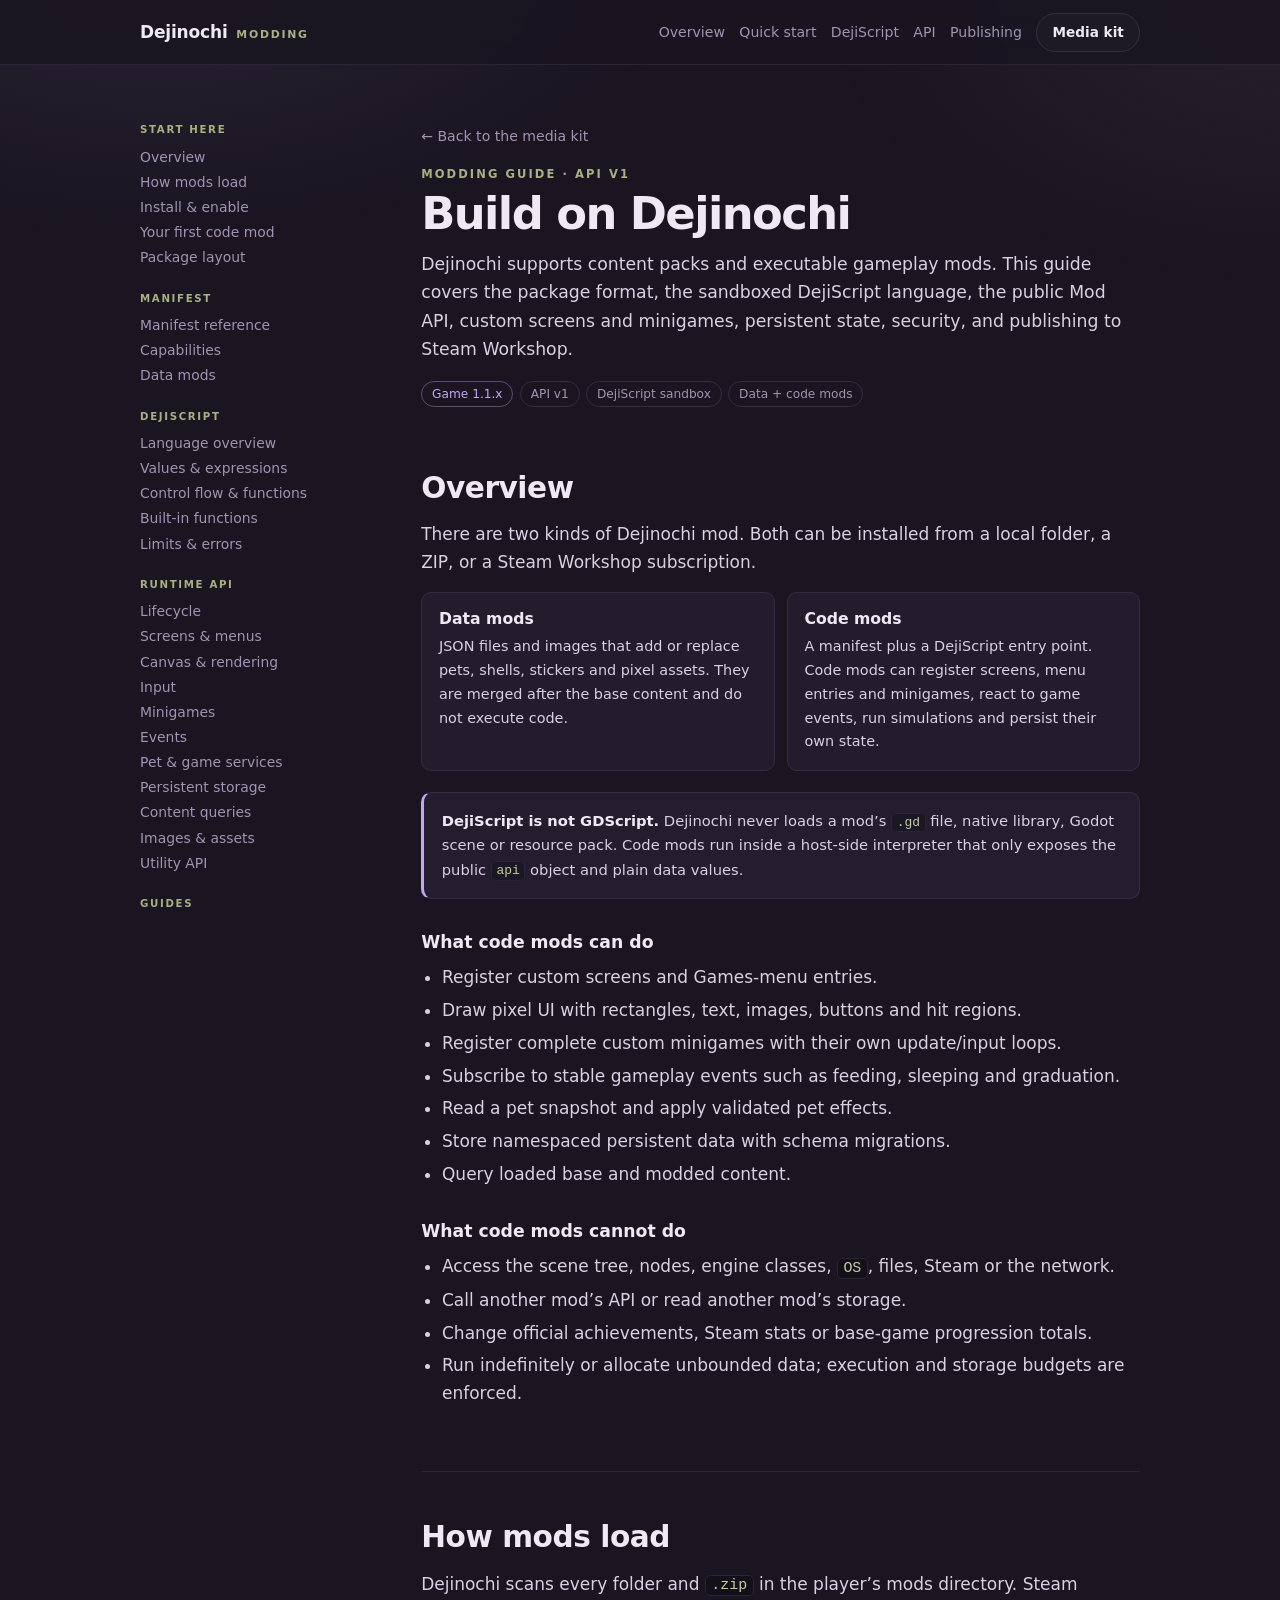
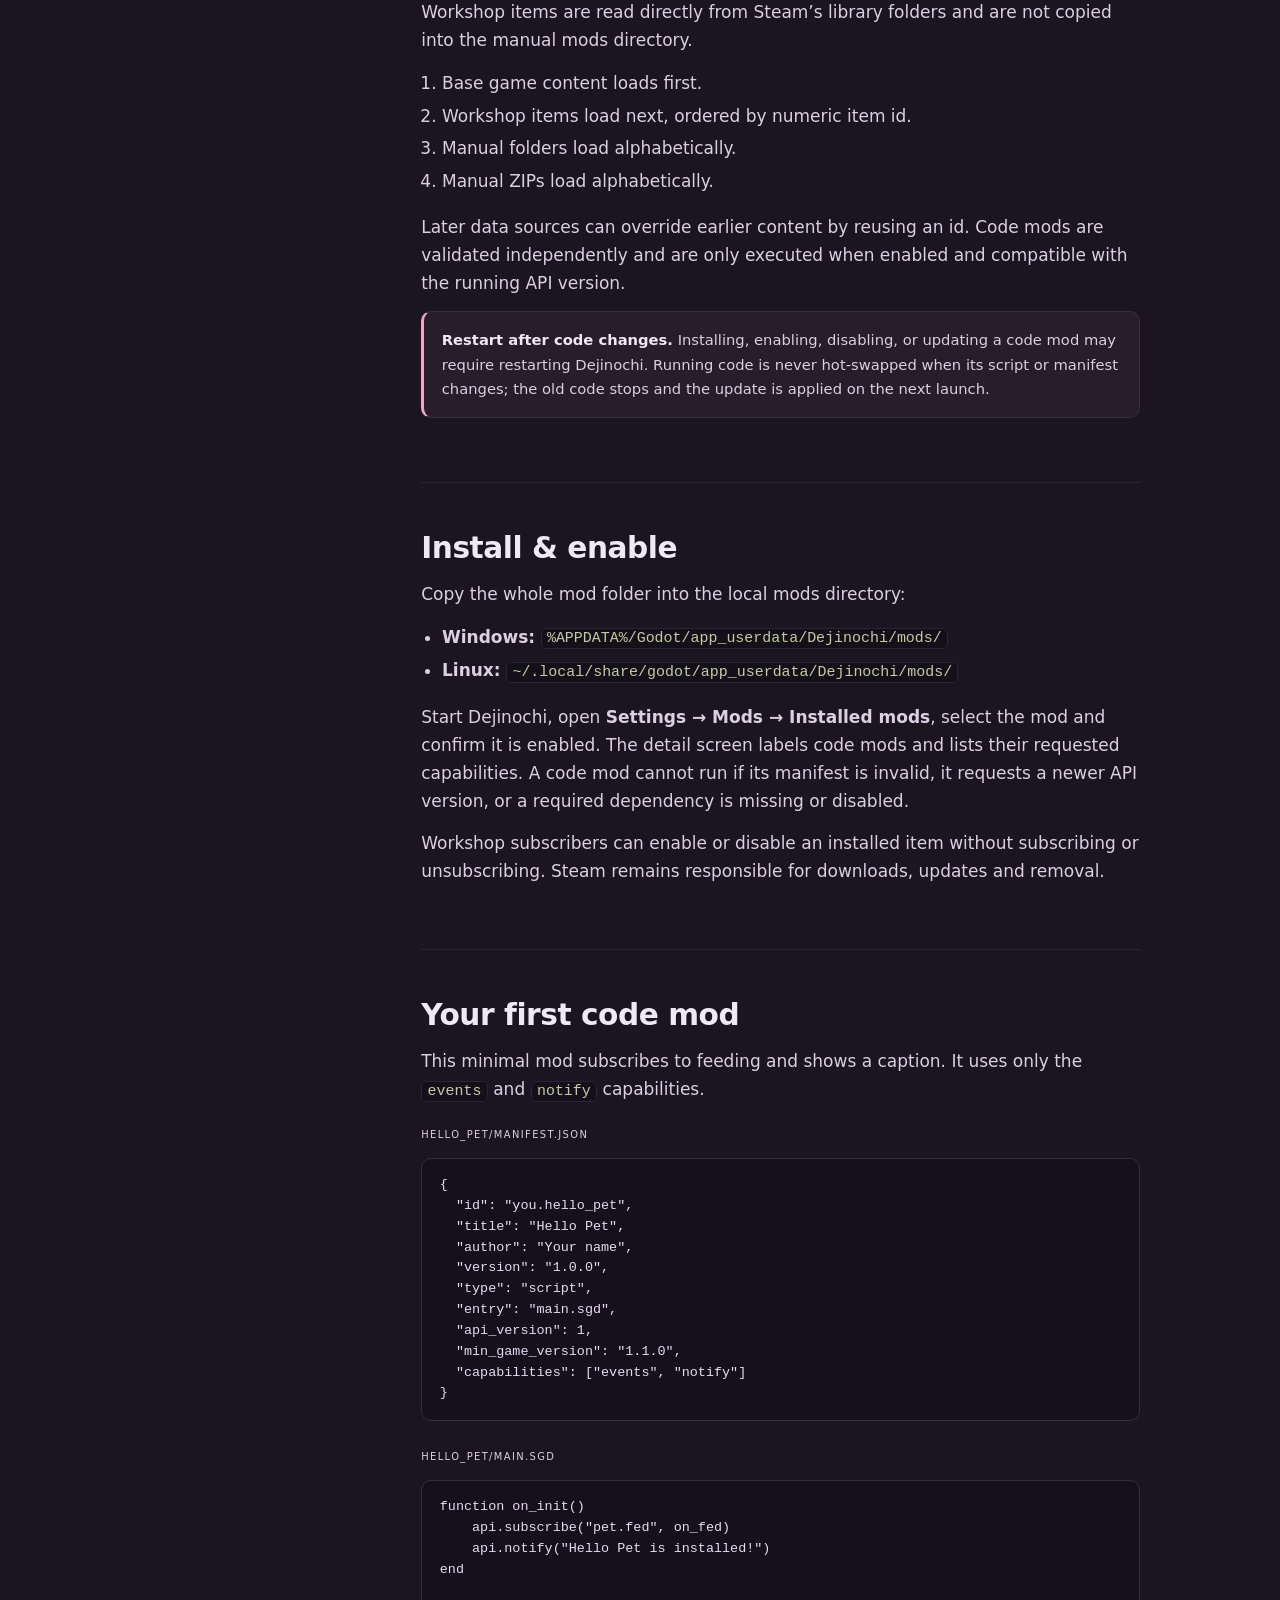
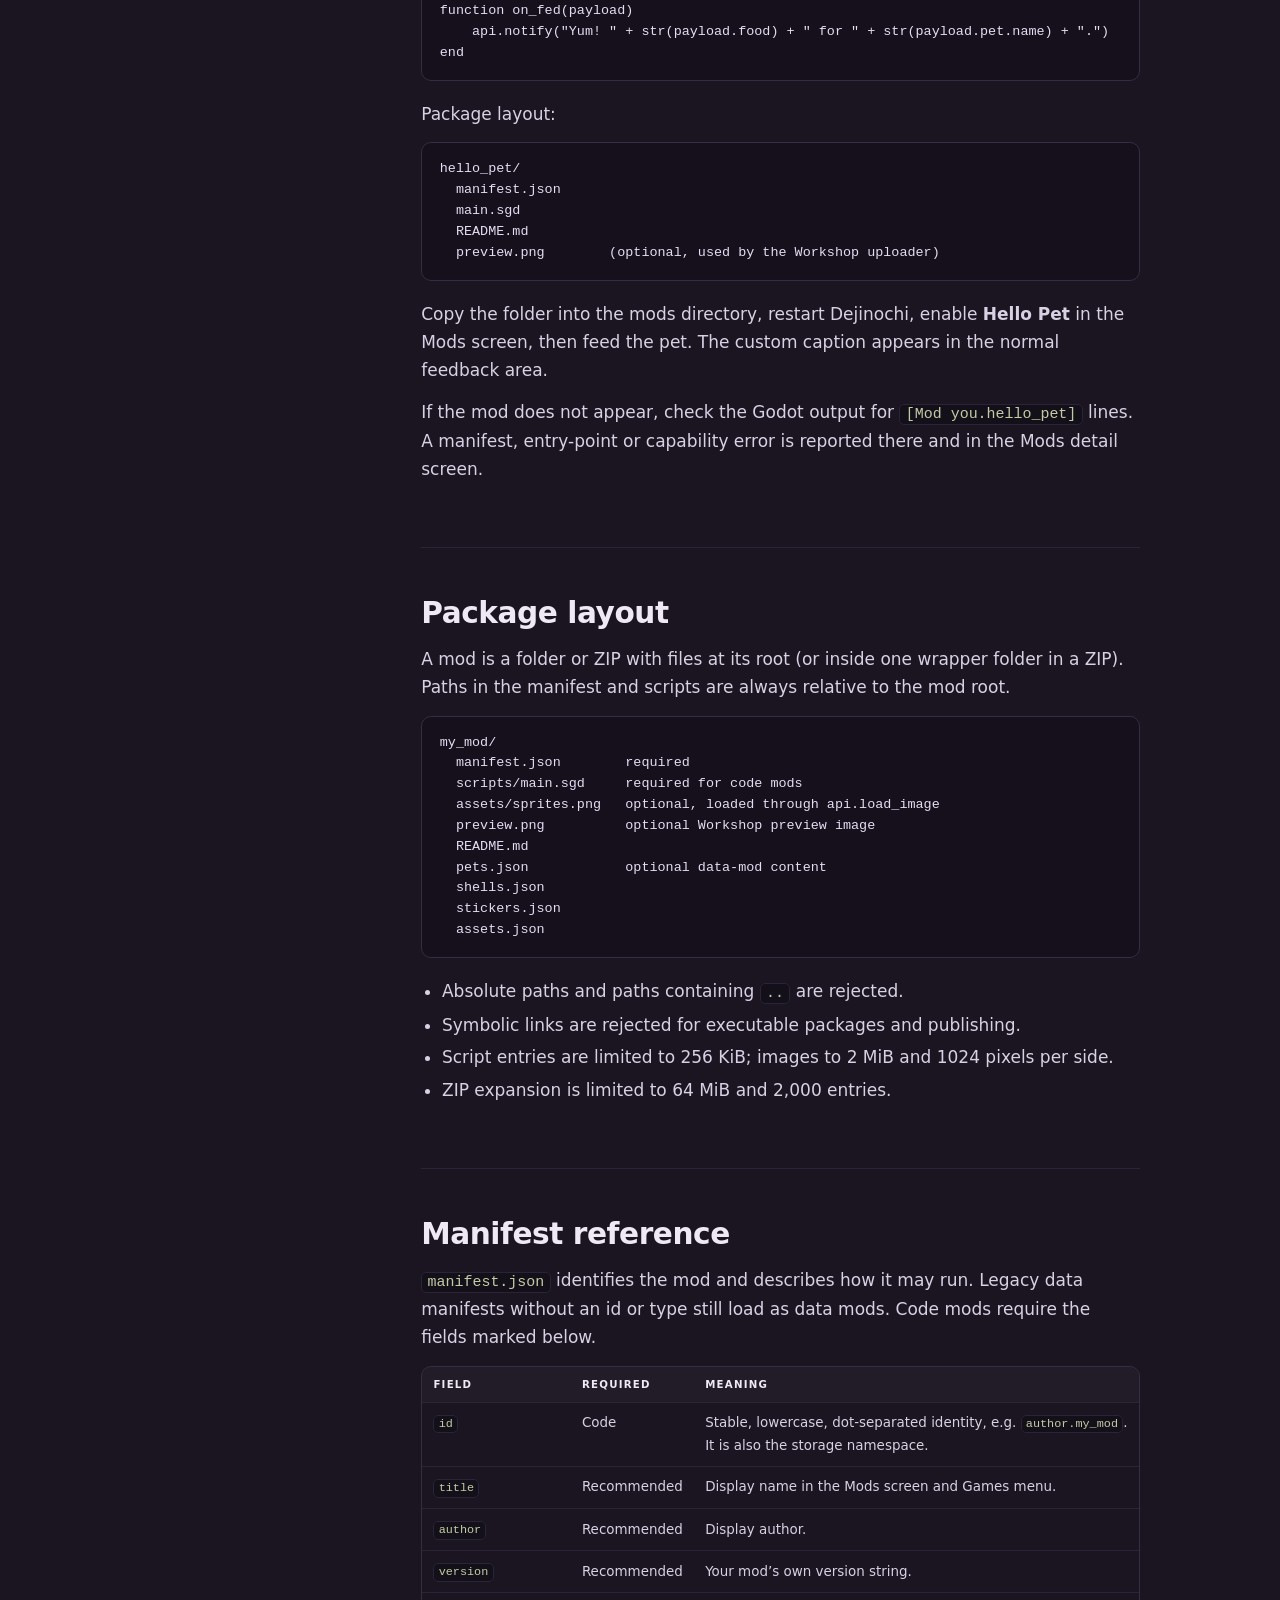
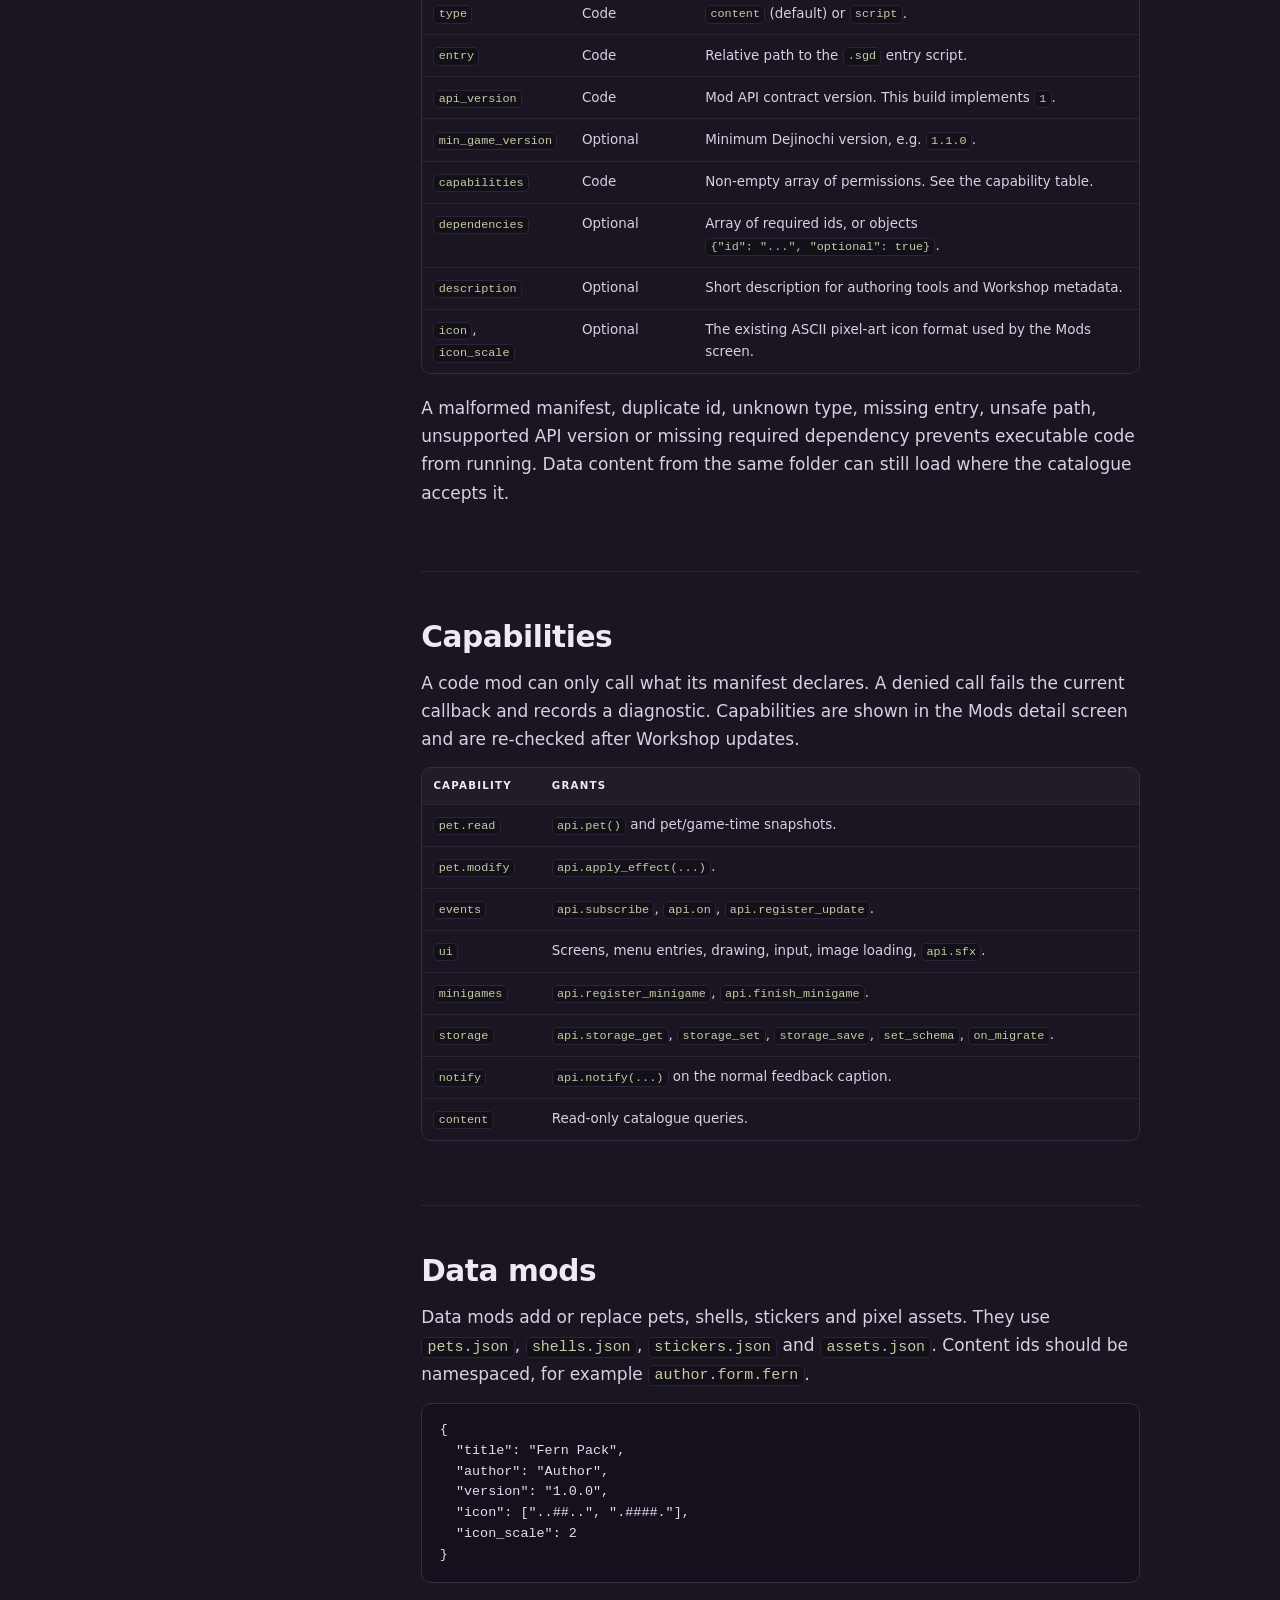
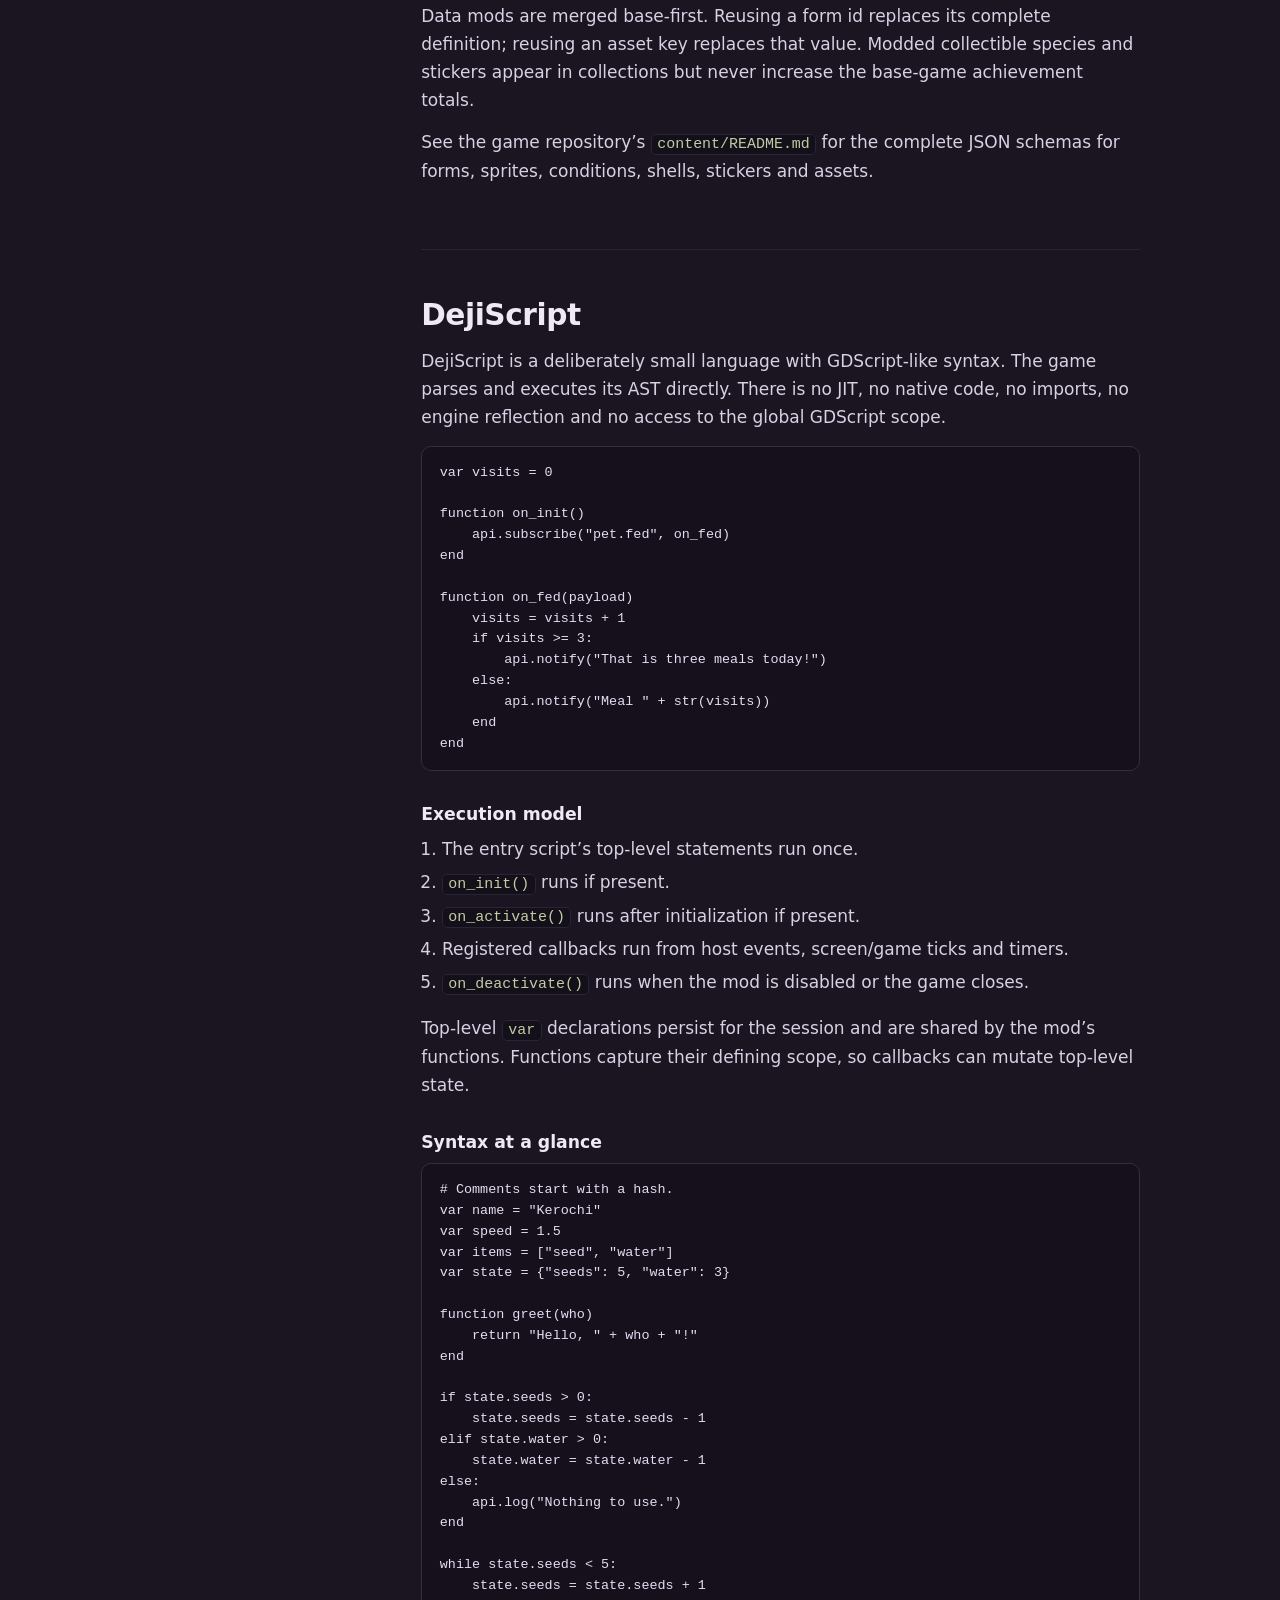
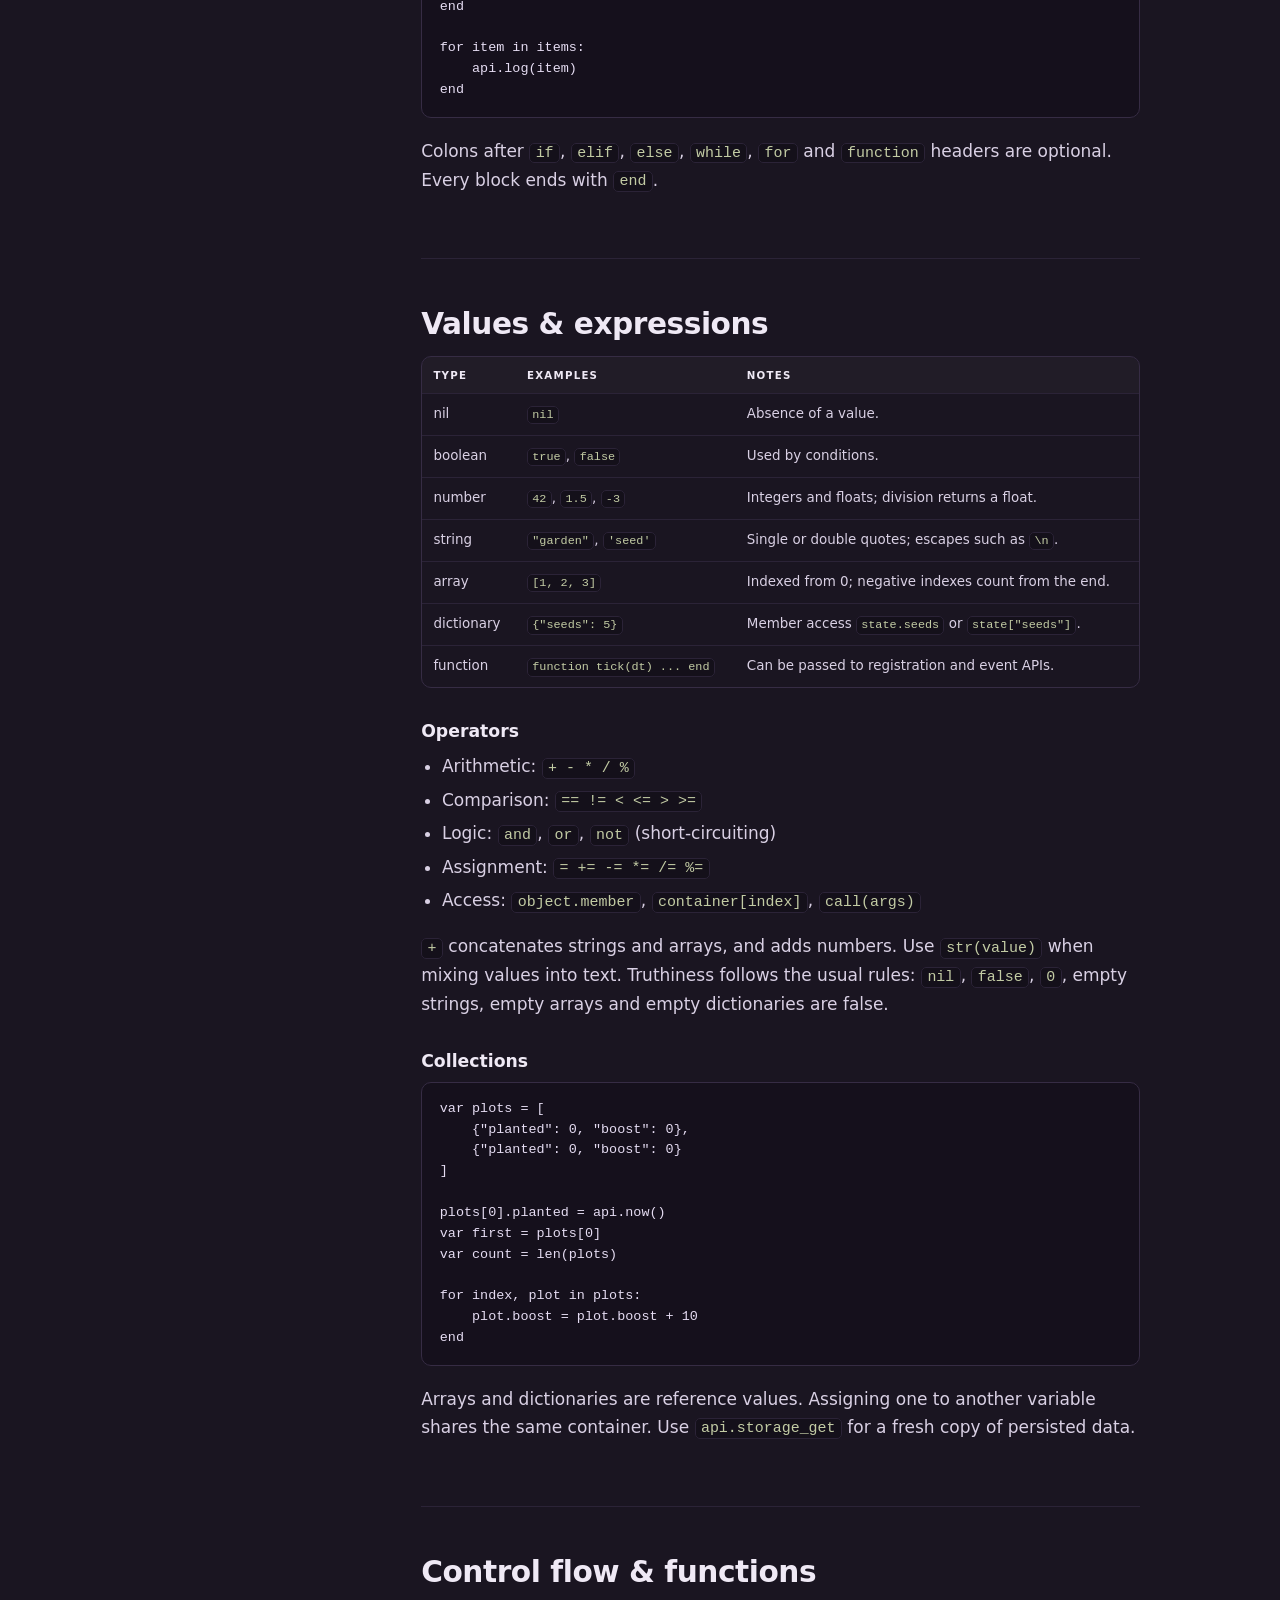
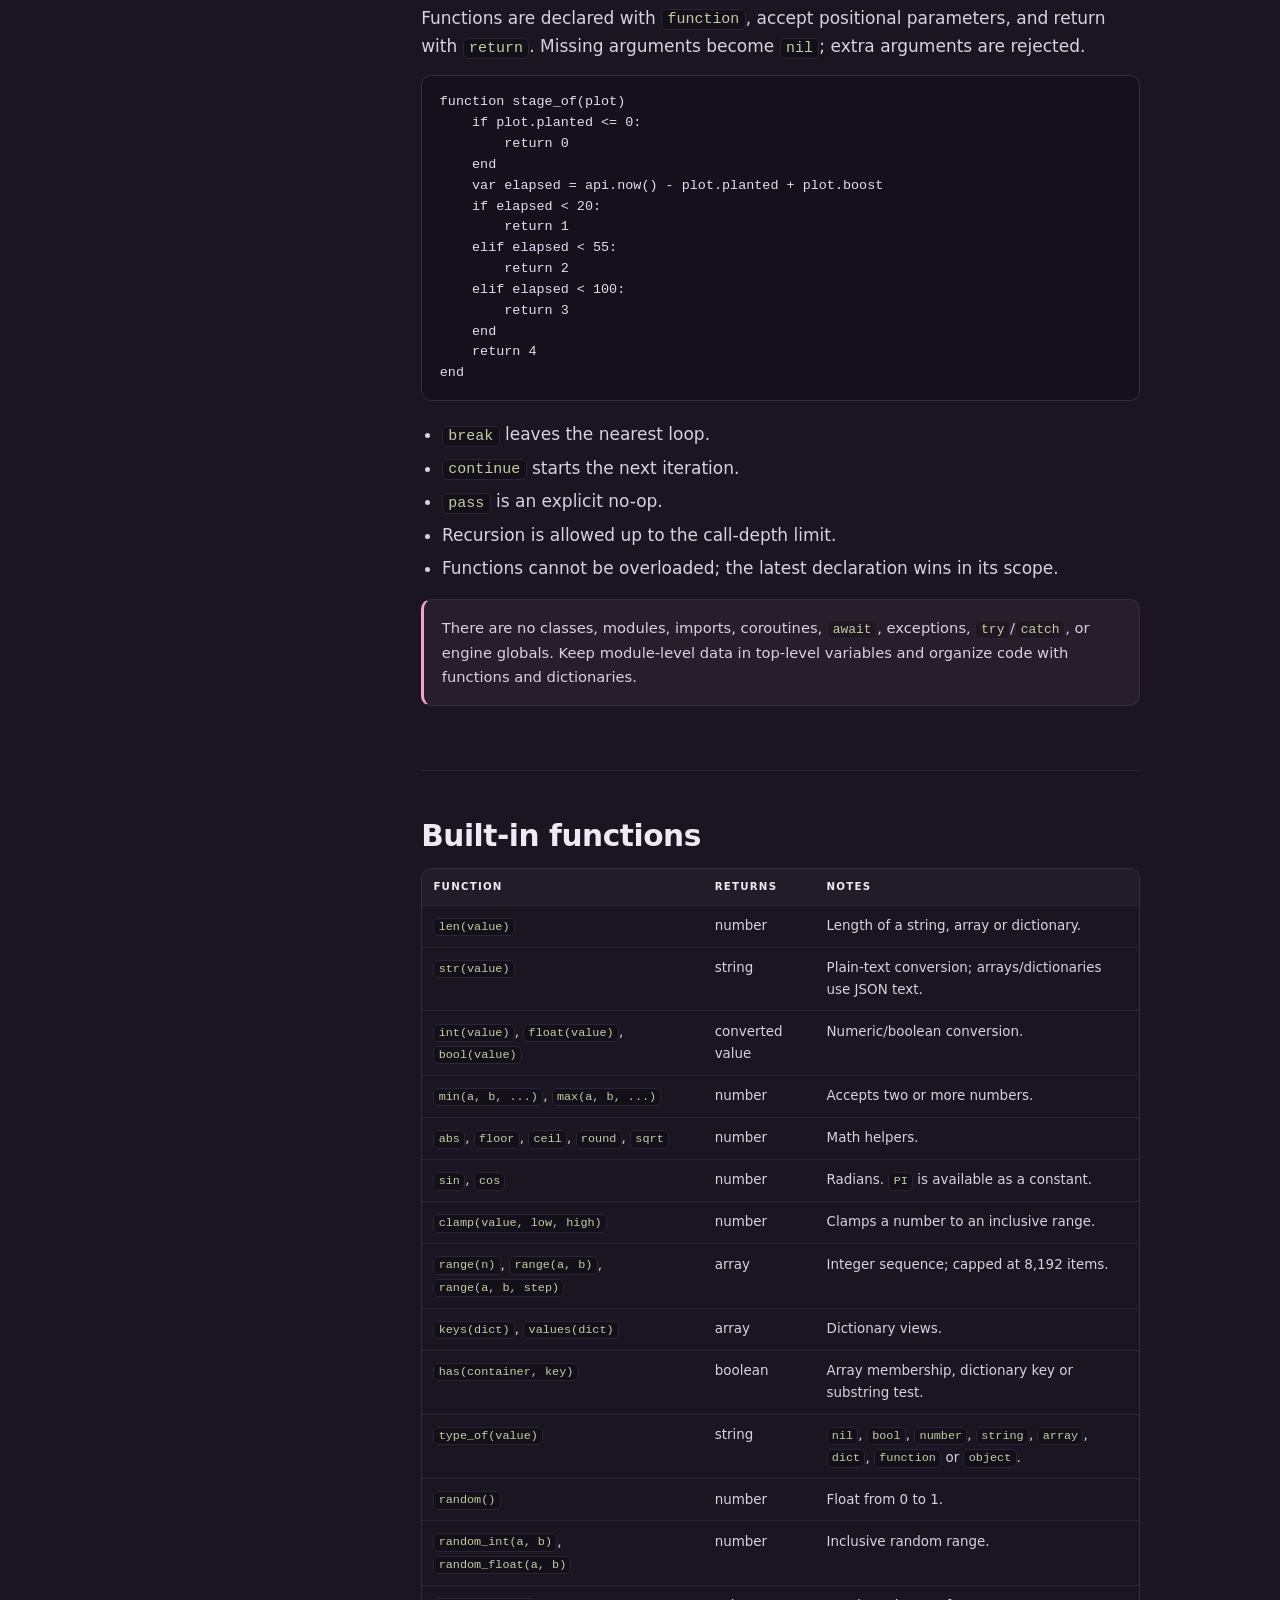
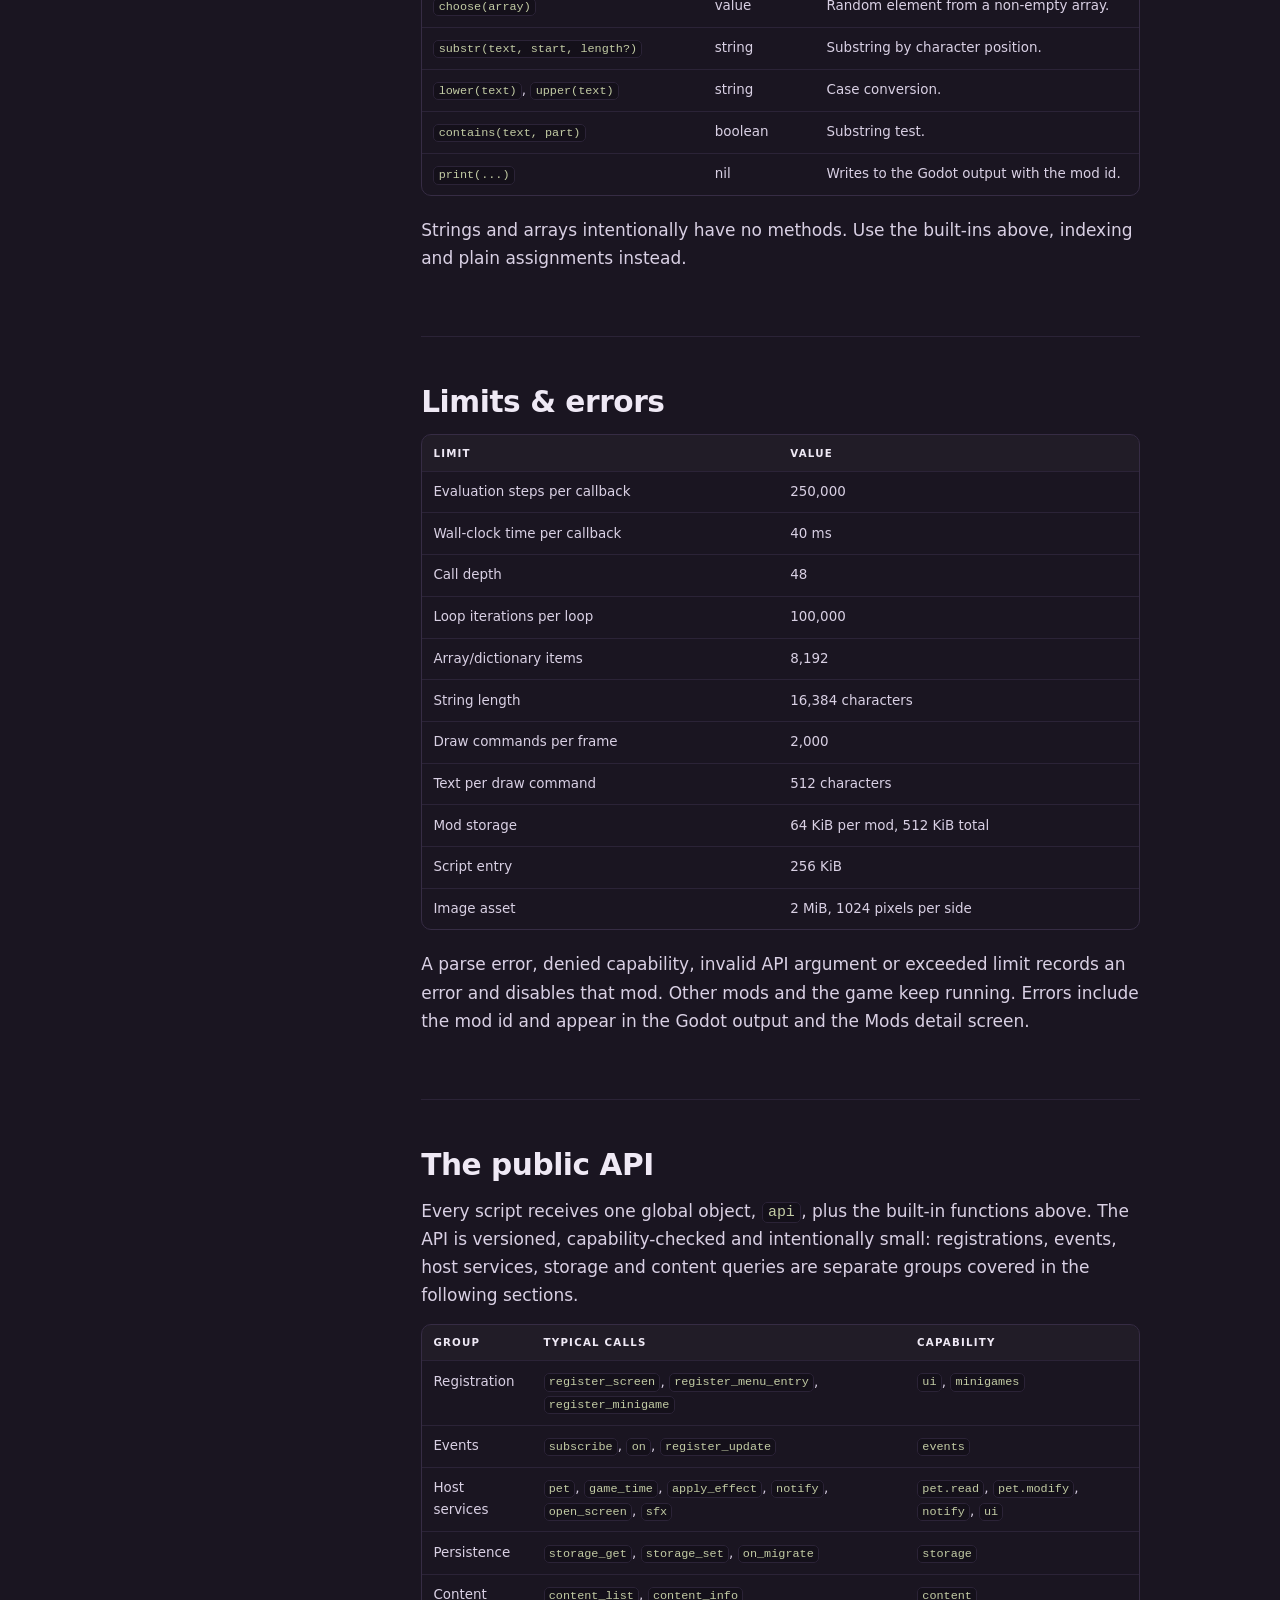
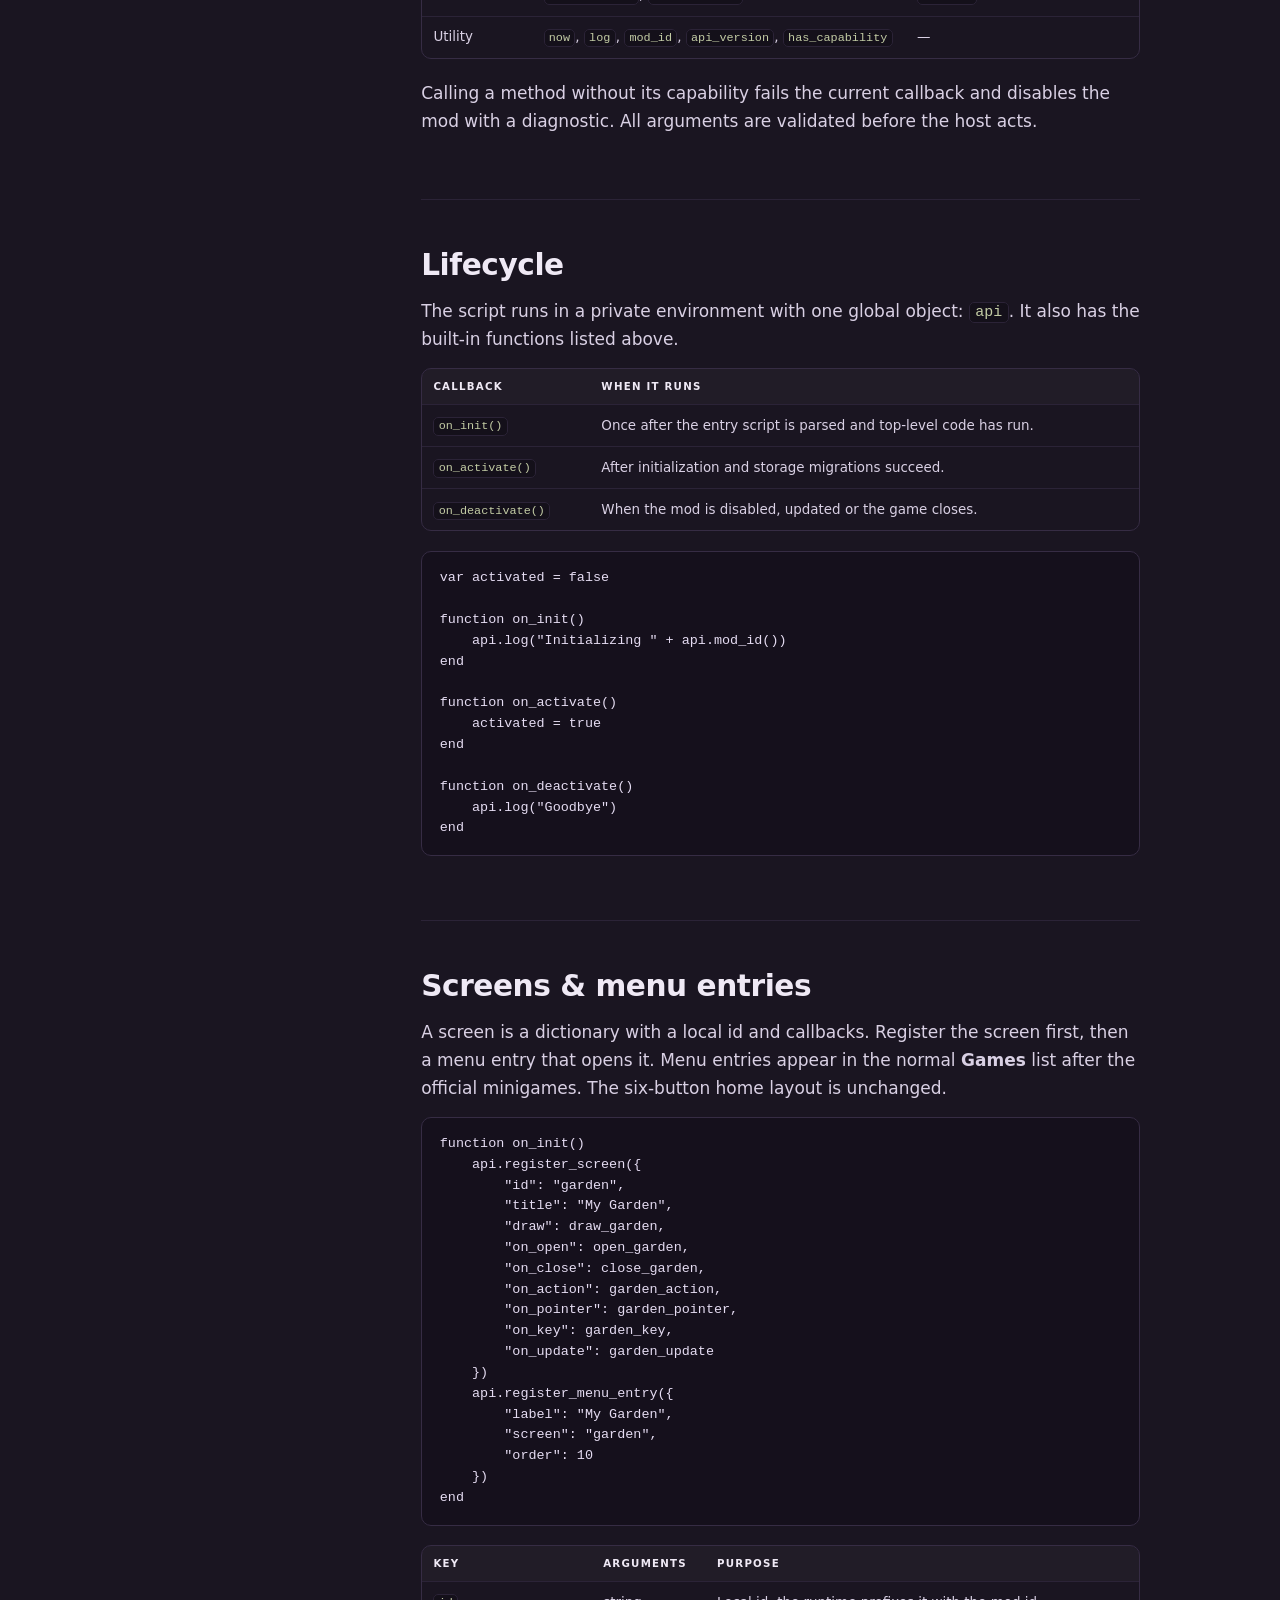
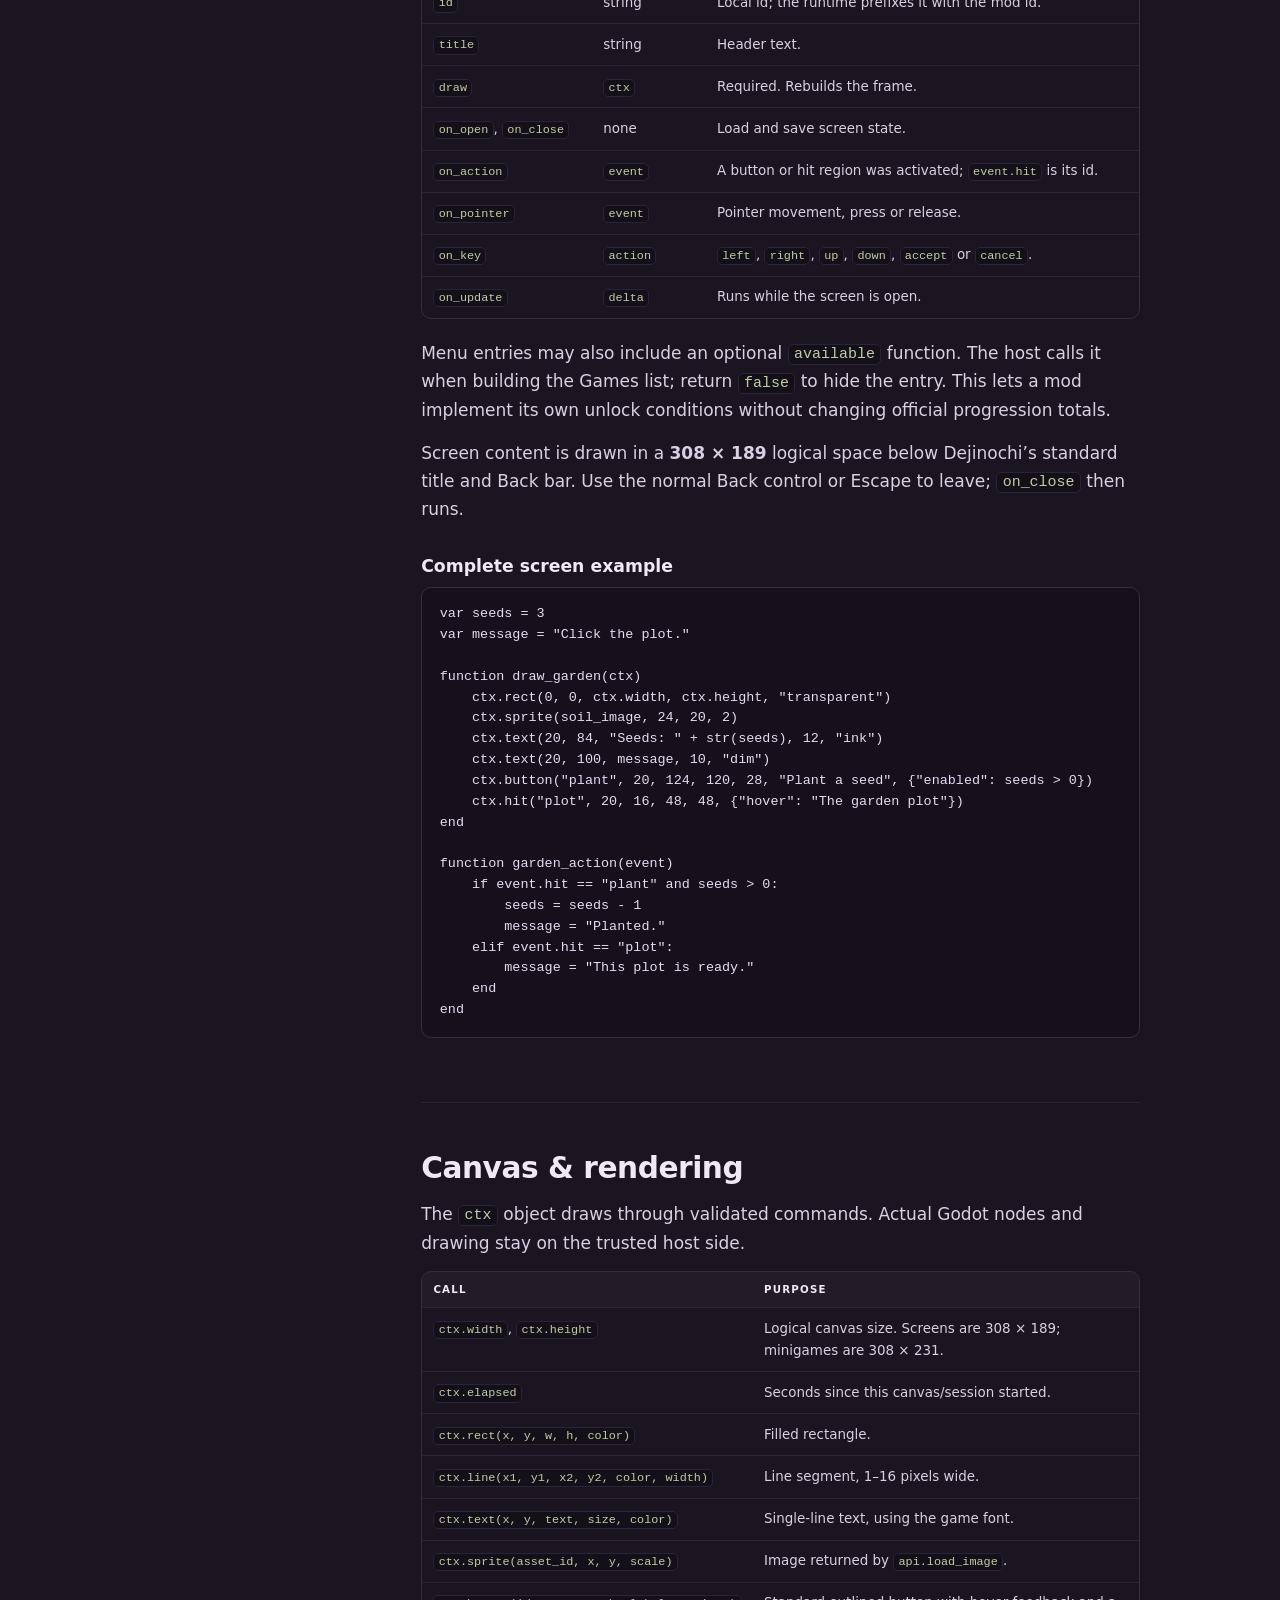
==== mods.html @ 1bb8a6fa "Add full modding guide and DejiScript documentation" ====
<!DOCTYPE html>
<html lang="en">
<head>
<meta charset="utf-8">
<meta name="viewport" content="width=device-width, initial-scale=1">
<title>Dejinochi Modding &middot; Data mods and DejiScript code mods</title>
<meta name="description" content="The complete Dejinochi modding guide: data mods, the sandboxed DejiScript language, the public Mod API, custom screens, minigames, events, persistence and Steam Workshop publishing.">
<meta name="color-scheme" content="dark">
<link rel="stylesheet" href="styles.css">
<link rel="icon" href="assets/LOGO_1.png">
</head>
<body>

<header class="docs-header">
  <div class="wrap docs-header__inner">
    <a class="docs-brand" href="index.html">Dejinochi <span>Modding</span></a>
    <nav class="docs-topnav" aria-label="Modding page navigation">
      <a href="#overview">Overview</a>
      <a href="#quick-start">Quick start</a>
      <a href="#dejiscript">DejiScript</a>
      <a href="#api">API</a>
      <a href="#publishing">Publishing</a>
      <a class="btn btn--small" href="index.html">Media kit</a>
    </nav>
  </div>
</header>

<main class="docs">
  <div class="wrap docs__layout">

    <aside class="docs__nav" aria-label="Modding guide contents">
      <div class="docs__nav-group">
        <p class="docs__nav-title">Start here</p>
        <a href="#overview">Overview</a>
        <a href="#how-mods-load">How mods load</a>
        <a href="#install">Install &amp; enable</a>
        <a href="#quick-start">Your first code mod</a>
        <a href="#package">Package layout</a>
      </div>

      <div class="docs__nav-group">
        <p class="docs__nav-title">Manifest</p>
        <a href="#manifest">Manifest reference</a>
        <a href="#capabilities">Capabilities</a>
        <a href="#data-mods">Data mods</a>
      </div>

      <div class="docs__nav-group">
        <p class="docs__nav-title">DejiScript</p>
        <a href="#dejiscript">Language overview</a>
        <a href="#values">Values &amp; expressions</a>
        <a href="#control-flow">Control flow &amp; functions</a>
        <a href="#builtins">Built-in functions</a>
        <a href="#limits">Limits &amp; errors</a>
      </div>

      <div class="docs__nav-group">
        <p class="docs__nav-title">Runtime API</p>
        <a href="#lifecycle">Lifecycle</a>
        <a href="#screens">Screens &amp; menus</a>
        <a href="#canvas">Canvas &amp; rendering</a>
        <a href="#input">Input</a>
        <a href="#minigames">Minigames</a>
        <a href="#events">Events</a>
        <a href="#pet-api">Pet &amp; game services</a>
        <a href="#storage">Persistent storage</a>
        <a href="#content">Content queries</a>
        <a href="#images">Images &amp; assets</a>
        <a href="#utility">Utility API</a>
      </div>

      <div class="docs__nav-group">
        <p class="docs__nav-title">Guides</p>
        <a href="#pocket-garden">Pocket Garden</a>
        <a href="#security">Security model</a>
        <a href="#testing">Testing &amp; debugging</a>
      </div>

      <div class="docs__nav-group">
        <p class="docs__nav-title">Shipping</p>
        <a href="#publishing">Steam Workshop</a>
        <a href="#versioning">API versioning</a>
        <a href="#troubleshooting">Troubleshooting</a>
        <a href="#cheat-sheet">Cheat sheet</a>
      </div>
    </aside>

    <article class="docs__content">

      <a class="docs__back" href="index.html">&larr; Back to the media kit</a>

      <p class="kicker">Modding guide &middot; API v1</p>
      <h1 class="docs__title">Build on Dejinochi</h1>
      <p class="docs__lede">
        Dejinochi supports content packs and executable gameplay mods. This guide
        covers the package format, the sandboxed DejiScript language, the public
        Mod API, custom screens and minigames, persistent state, security, and
        publishing to Steam Workshop.
      </p>
      <div class="docs__meta">
        <span class="pill pill--accent">Game 1.1.x</span>
        <span class="pill">API v1</span>
        <span class="pill">DejiScript sandbox</span>
        <span class="pill">Data + code mods</span>
      </div>

      <!-- ================================================================ -->
      <section class="doc-section" id="overview">
        <h2>Overview</h2>
        <p>
          There are two kinds of Dejinochi mod. Both can be installed from a local
          folder, a ZIP, or a Steam Workshop subscription.
        </p>

        <div class="doc-cards">
          <div class="doc-card">
            <h3>Data mods</h3>
            <p>
              JSON files and images that add or replace pets, shells, stickers
              and pixel assets. They are merged after the base content and do not
              execute code.
            </p>
          </div>
          <div class="doc-card">
            <h3>Code mods</h3>
            <p>
              A manifest plus a DejiScript entry point. Code mods can register
              screens, menu entries and minigames, react to game events, run
              simulations and persist their own state.
            </p>
          </div>
        </div>

        <div class="callout">
          <p>
            <strong>DejiScript is not GDScript.</strong> Dejinochi never loads a
            mod&rsquo;s <code>.gd</code> file, native library, Godot scene or
            resource pack. Code mods run inside a host-side interpreter that only
            exposes the public <code>api</code> object and plain data values.
          </p>
        </div>

        <h3>What code mods can do</h3>
        <ul>
          <li>Register custom screens and Games-menu entries.</li>
          <li>Draw pixel UI with rectangles, text, images, buttons and hit regions.</li>
          <li>Register complete custom minigames with their own update/input loops.</li>
          <li>Subscribe to stable gameplay events such as feeding, sleeping and graduation.</li>
          <li>Read a pet snapshot and apply validated pet effects.</li>
          <li>Store namespaced persistent data with schema migrations.</li>
          <li>Query loaded base and modded content.</li>
        </ul>

        <h3>What code mods cannot do</h3>
        <ul>
          <li>Access the scene tree, nodes, engine classes, <code>OS</code>, files, Steam or the network.</li>
          <li>Call another mod&rsquo;s API or read another mod&rsquo;s storage.</li>
          <li>Change official achievements, Steam stats or base-game progression totals.</li>
          <li>Run indefinitely or allocate unbounded data; execution and storage budgets are enforced.</li>
        </ul>
      </section>

      <!-- ================================================================ -->
      <section class="doc-section" id="how-mods-load">
        <h2>How mods load</h2>
        <p>
          Dejinochi scans every folder and <code>.zip</code> in the player&rsquo;s
          mods directory. Steam Workshop items are read directly from Steam&rsquo;s
          library folders and are not copied into the manual mods directory.
        </p>
        <ol>
          <li>Base game content loads first.</li>
          <li>Workshop items load next, ordered by numeric item id.</li>
          <li>Manual folders load alphabetically.</li>
          <li>Manual ZIPs load alphabetically.</li>
        </ol>
        <p>
          Later data sources can override earlier content by reusing an id. Code
          mods are validated independently and are only executed when enabled and
          compatible with the running API version.
        </p>
        <div class="callout callout--warn">
          <p>
            <strong>Restart after code changes.</strong> Installing, enabling,
            disabling, or updating a code mod may require restarting Dejinochi.
            Running code is never hot-swapped when its script or manifest changes;
            the old code stops and the update is applied on the next launch.
          </p>
        </div>
      </section>

      <!-- ================================================================ -->
      <section class="doc-section" id="install">
        <h2>Install &amp; enable</h2>
        <p>Copy the whole mod folder into the local mods directory:</p>
        <ul>
          <li><strong>Windows:</strong> <code>%APPDATA%/Godot/app_userdata/Dejinochi/mods/</code></li>
          <li><strong>Linux:</strong> <code>~/.local/share/godot/app_userdata/Dejinochi/mods/</code></li>
        </ul>
        <p>
          Start Dejinochi, open <strong>Settings &rarr; Mods &rarr; Installed mods</strong>,
          select the mod and confirm it is enabled. The detail screen labels code
          mods and lists their requested capabilities. A code mod cannot run if its
          manifest is invalid, it requests a newer API version, or a required
          dependency is missing or disabled.
        </p>
        <p>
          Workshop subscribers can enable or disable an installed item without
          subscribing or unsubscribing. Steam remains responsible for downloads,
          updates and removal.
        </p>
      </section>

      <!-- ================================================================ -->
      <section class="doc-section" id="quick-start">
        <h2>Your first code mod</h2>
        <p>
          This minimal mod subscribes to feeding and shows a caption. It uses only
          the <code>events</code> and <code>notify</code> capabilities.
        </p>

        <p class="code-label">hello_pet/manifest.json</p>
        <pre><code>{
  "id": "you.hello_pet",
  "title": "Hello Pet",
  "author": "Your name",
  "version": "1.0.0",
  "type": "script",
  "entry": "main.sgd",
  "api_version": 1,
  "min_game_version": "1.1.0",
  "capabilities": ["events", "notify"]
}</code></pre>

        <p class="code-label">hello_pet/main.sgd</p>
        <pre><code>function on_init()
    api.subscribe("pet.fed", on_fed)
    api.notify("Hello Pet is installed!")
end

function on_fed(payload)
    api.notify("Yum! " + str(payload.food) + " for " + str(payload.pet.name) + ".")
end</code></pre>

        <p>
          Package layout:
        </p>
        <pre><code>hello_pet/
  manifest.json
  main.sgd
  README.md
  preview.png        (optional, used by the Workshop uploader)</code></pre>

        <p>
          Copy the folder into the mods directory, restart Dejinochi, enable
          <strong>Hello Pet</strong> in the Mods screen, then feed the pet. The
          custom caption appears in the normal feedback area.
        </p>
        <p>
          If the mod does not appear, check the Godot output for
          <code>[Mod you.hello_pet]</code> lines. A manifest, entry-point or
          capability error is reported there and in the Mods detail screen.
        </p>
      </section>

      <!-- ================================================================ -->
      <section class="doc-section" id="package">
        <h2>Package layout</h2>
        <p>
          A mod is a folder or ZIP with files at its root (or inside one wrapper
          folder in a ZIP). Paths in the manifest and scripts are always relative
          to the mod root.
        </p>
        <pre><code>my_mod/
  manifest.json        required
  scripts/main.sgd     required for code mods
  assets/sprites.png   optional, loaded through api.load_image
  preview.png          optional Workshop preview image
  README.md
  pets.json            optional data-mod content
  shells.json
  stickers.json
  assets.json</code></pre>
        <ul>
          <li>Absolute paths and paths containing <code>..</code> are rejected.</li>
          <li>Symbolic links are rejected for executable packages and publishing.</li>
          <li>Script entries are limited to 256 KiB; images to 2 MiB and 1024 pixels per side.</li>
          <li>ZIP expansion is limited to 64 MiB and 2,000 entries.</li>
        </ul>
      </section>

      <!-- ================================================================ -->
      <section class="doc-section" id="manifest">
        <h2>Manifest reference</h2>
        <p>
          <code>manifest.json</code> identifies the mod and describes how it may
          run. Legacy data manifests without an id or type still load as data
          mods. Code mods require the fields marked below.
        </p>

        <div class="table-wrap">
          <table class="api-table">
            <thead>
              <tr><th>Field</th><th>Required</th><th>Meaning</th></tr>
            </thead>
            <tbody>
              <tr><td><code>id</code></td><td>Code</td><td>Stable, lowercase, dot-separated identity, e.g. <code>author.my_mod</code>. It is also the storage namespace.</td></tr>
              <tr><td><code>title</code></td><td>Recommended</td><td>Display name in the Mods screen and Games menu.</td></tr>
              <tr><td><code>author</code></td><td>Recommended</td><td>Display author.</td></tr>
              <tr><td><code>version</code></td><td>Recommended</td><td>Your mod&rsquo;s own version string.</td></tr>
              <tr><td><code>type</code></td><td>Code</td><td><code>content</code> (default) or <code>script</code>.</td></tr>
              <tr><td><code>entry</code></td><td>Code</td><td>Relative path to the <code>.sgd</code> entry script.</td></tr>
              <tr><td><code>api_version</code></td><td>Code</td><td>Mod API contract version. This build implements <code>1</code>.</td></tr>
              <tr><td><code>min_game_version</code></td><td>Optional</td><td>Minimum Dejinochi version, e.g. <code>1.1.0</code>.</td></tr>
              <tr><td><code>capabilities</code></td><td>Code</td><td>Non-empty array of permissions. See the capability table.</td></tr>
              <tr><td><code>dependencies</code></td><td>Optional</td><td>Array of required ids, or objects <code>{"id": "...", "optional": true}</code>.</td></tr>
              <tr><td><code>description</code></td><td>Optional</td><td>Short description for authoring tools and Workshop metadata.</td></tr>
              <tr><td><code>icon</code>, <code>icon_scale</code></td><td>Optional</td><td>The existing ASCII pixel-art icon format used by the Mods screen.</td></tr>
            </tbody>
          </table>
        </div>

        <p>
          A malformed manifest, duplicate id, unknown type, missing entry, unsafe
          path, unsupported API version or missing required dependency prevents
          executable code from running. Data content from the same folder can
          still load where the catalogue accepts it.
        </p>
      </section>

      <!-- ================================================================ -->
      <section class="doc-section" id="capabilities">
        <h2>Capabilities</h2>
        <p>
          A code mod can only call what its manifest declares. A denied call fails
          the current callback and records a diagnostic. Capabilities are shown in
          the Mods detail screen and are re-checked after Workshop updates.
        </p>

        <div class="table-wrap">
          <table class="api-table">
            <thead>
              <tr><th>Capability</th><th>Grants</th></tr>
            </thead>
            <tbody>
              <tr><td><code>pet.read</code></td><td><code>api.pet()</code> and pet/game-time snapshots.</td></tr>
              <tr><td><code>pet.modify</code></td><td><code>api.apply_effect(...)</code>.</td></tr>
              <tr><td><code>events</code></td><td><code>api.subscribe</code>, <code>api.on</code>, <code>api.register_update</code>.</td></tr>
              <tr><td><code>ui</code></td><td>Screens, menu entries, drawing, input, image loading, <code>api.sfx</code>.</td></tr>
              <tr><td><code>minigames</code></td><td><code>api.register_minigame</code>, <code>api.finish_minigame</code>.</td></tr>
              <tr><td><code>storage</code></td><td><code>api.storage_get</code>, <code>storage_set</code>, <code>storage_save</code>, <code>set_schema</code>, <code>on_migrate</code>.</td></tr>
              <tr><td><code>notify</code></td><td><code>api.notify(...)</code> on the normal feedback caption.</td></tr>
              <tr><td><code>content</code></td><td>Read-only catalogue queries.</td></tr>
            </tbody>
          </table>
        </div>
      </section>

      <!-- ================================================================ -->
      <section class="doc-section" id="data-mods">
        <h2>Data mods</h2>
        <p>
          Data mods add or replace pets, shells, stickers and pixel assets. They
          use <code>pets.json</code>, <code>shells.json</code>,
          <code>stickers.json</code> and <code>assets.json</code>. Content ids
          should be namespaced, for example <code>author.form.fern</code>.
        </p>
        <pre><code>{
  "title": "Fern Pack",
  "author": "Author",
  "version": "1.0.0",
  "icon": ["..##..", ".####."],
  "icon_scale": 2
}</code></pre>
        <p>
          Data mods are merged base-first. Reusing a form id replaces its complete
          definition; reusing an asset key replaces that value. Modded collectible
          species and stickers appear in collections but never increase the
          base-game achievement totals.
        </p>
        <p>
          See the game repository&rsquo;s <code>content/README.md</code> for the
          complete JSON schemas for forms, sprites, conditions, shells, stickers
          and assets.
        </p>
      </section>

      <!-- ================================================================ -->
      <section class="doc-section" id="dejiscript">
        <h2>DejiScript</h2>
        <p>
          DejiScript is a deliberately small language with GDScript-like syntax.
          The game parses and executes its AST directly. There is no JIT, no
          native code, no imports, no engine reflection and no access to the
          global GDScript scope.
        </p>

        <pre><code>var visits = 0

function on_init()
    api.subscribe("pet.fed", on_fed)
end

function on_fed(payload)
    visits = visits + 1
    if visits >= 3:
        api.notify("That is three meals today!")
    else:
        api.notify("Meal " + str(visits))
    end
end</code></pre>

        <h3>Execution model</h3>
        <ol>
          <li>The entry script&rsquo;s top-level statements run once.</li>
          <li><code>on_init()</code> runs if present.</li>
          <li><code>on_activate()</code> runs after initialization if present.</li>
          <li>Registered callbacks run from host events, screen/game ticks and timers.</li>
          <li><code>on_deactivate()</code> runs when the mod is disabled or the game closes.</li>
        </ol>
        <p>
          Top-level <code>var</code> declarations persist for the session and are
          shared by the mod&rsquo;s functions. Functions capture their defining
          scope, so callbacks can mutate top-level state.
        </p>

        <h3>Syntax at a glance</h3>
        <pre><code># Comments start with a hash.
var name = "Kerochi"
var speed = 1.5
var items = ["seed", "water"]
var state = {"seeds": 5, "water": 3}

function greet(who)
    return "Hello, " + who + "!"
end

if state.seeds &gt; 0:
    state.seeds = state.seeds - 1
elif state.water &gt; 0:
    state.water = state.water - 1
else:
    api.log("Nothing to use.")
end

while state.seeds &lt; 5:
    state.seeds = state.seeds + 1
end

for item in items:
    api.log(item)
end</code></pre>
        <p>
          Colons after <code>if</code>, <code>elif</code>, <code>else</code>,
          <code>while</code>, <code>for</code> and <code>function</code> headers
          are optional. Every block ends with <code>end</code>.
        </p>
      </section>

      <!-- ================================================================ -->
      <section class="doc-section" id="values">
        <h2>Values &amp; expressions</h2>
        <div class="table-wrap">
          <table class="api-table">
            <thead><tr><th>Type</th><th>Examples</th><th>Notes</th></tr></thead>
            <tbody>
              <tr><td>nil</td><td><code>nil</code></td><td>Absence of a value.</td></tr>
              <tr><td>boolean</td><td><code>true</code>, <code>false</code></td><td>Used by conditions.</td></tr>
              <tr><td>number</td><td><code>42</code>, <code>1.5</code>, <code>-3</code></td><td>Integers and floats; division returns a float.</td></tr>
              <tr><td>string</td><td><code>"garden"</code>, <code>'seed'</code></td><td>Single or double quotes; escapes such as <code>\n</code>.</td></tr>
              <tr><td>array</td><td><code>[1, 2, 3]</code></td><td>Indexed from 0; negative indexes count from the end.</td></tr>
              <tr><td>dictionary</td><td><code>{"seeds": 5}</code></td><td>Member access <code>state.seeds</code> or <code>state["seeds"]</code>.</td></tr>
              <tr><td>function</td><td><code>function tick(dt) ... end</code></td><td>Can be passed to registration and event APIs.</td></tr>
            </tbody>
          </table>
        </div>

        <h3>Operators</h3>
        <ul>
          <li>Arithmetic: <code>+ - * / %</code></li>
          <li>Comparison: <code>== != &lt; &lt;= &gt; &gt;=</code></li>
          <li>Logic: <code>and</code>, <code>or</code>, <code>not</code> (short-circuiting)</li>
          <li>Assignment: <code>= += -= *= /= %=</code></li>
          <li>Access: <code>object.member</code>, <code>container[index]</code>, <code>call(args)</code></li>
        </ul>
        <p>
          <code>+</code> concatenates strings and arrays, and adds numbers. Use
          <code>str(value)</code> when mixing values into text. Truthiness follows
          the usual rules: <code>nil</code>, <code>false</code>, <code>0</code>,
          empty strings, empty arrays and empty dictionaries are false.
        </p>

        <h3>Collections</h3>
        <pre><code>var plots = [
    {"planted": 0, "boost": 0},
    {"planted": 0, "boost": 0}
]

plots[0].planted = api.now()
var first = plots[0]
var count = len(plots)

for index, plot in plots:
    plot.boost = plot.boost + 10
end</code></pre>
        <p>
          Arrays and dictionaries are reference values. Assigning one to another
          variable shares the same container. Use <code>api.storage_get</code> for
          a fresh copy of persisted data.
        </p>
      </section>

      <!-- ================================================================ -->
      <section class="doc-section" id="control-flow">
        <h2>Control flow &amp; functions</h2>
        <p>
          Functions are declared with <code>function</code>, accept positional
          parameters, and return with <code>return</code>. Missing arguments become
          <code>nil</code>; extra arguments are rejected.
        </p>
        <pre><code>function stage_of(plot)
    if plot.planted &lt;= 0:
        return 0
    end
    var elapsed = api.now() - plot.planted + plot.boost
    if elapsed &lt; 20:
        return 1
    elif elapsed &lt; 55:
        return 2
    elif elapsed &lt; 100:
        return 3
    end
    return 4
end</code></pre>
        <ul>
          <li><code>break</code> leaves the nearest loop.</li>
          <li><code>continue</code> starts the next iteration.</li>
          <li><code>pass</code> is an explicit no-op.</li>
          <li>Recursion is allowed up to the call-depth limit.</li>
          <li>Functions cannot be overloaded; the latest declaration wins in its scope.</li>
        </ul>
        <div class="callout callout--warn">
          <p>
            There are no classes, modules, imports, coroutines, <code>await</code>,
            exceptions, <code>try</code>/<code>catch</code>, or engine globals.
            Keep module-level data in top-level variables and organize code with
            functions and dictionaries.
          </p>
        </div>
      </section>

      <!-- ================================================================ -->
      <section class="doc-section" id="builtins">
        <h2>Built-in functions</h2>
        <div class="table-wrap">
          <table class="api-table">
            <thead><tr><th>Function</th><th>Returns</th><th>Notes</th></tr></thead>
            <tbody>
              <tr><td><code>len(value)</code></td><td>number</td><td>Length of a string, array or dictionary.</td></tr>
              <tr><td><code>str(value)</code></td><td>string</td><td>Plain-text conversion; arrays/dictionaries use JSON text.</td></tr>
              <tr><td><code>int(value)</code>, <code>float(value)</code>, <code>bool(value)</code></td><td>converted value</td><td>Numeric/boolean conversion.</td></tr>
              <tr><td><code>min(a, b, ...)</code>, <code>max(a, b, ...)</code></td><td>number</td><td>Accepts two or more numbers.</td></tr>
              <tr><td><code>abs</code>, <code>floor</code>, <code>ceil</code>, <code>round</code>, <code>sqrt</code></td><td>number</td><td>Math helpers.</td></tr>
              <tr><td><code>sin</code>, <code>cos</code></td><td>number</td><td>Radians. <code>PI</code> is available as a constant.</td></tr>
              <tr><td><code>clamp(value, low, high)</code></td><td>number</td><td>Clamps a number to an inclusive range.</td></tr>
              <tr><td><code>range(n)</code>, <code>range(a, b)</code>, <code>range(a, b, step)</code></td><td>array</td><td>Integer sequence; capped at 8,192 items.</td></tr>
              <tr><td><code>keys(dict)</code>, <code>values(dict)</code></td><td>array</td><td>Dictionary views.</td></tr>
              <tr><td><code>has(container, key)</code></td><td>boolean</td><td>Array membership, dictionary key or substring test.</td></tr>
              <tr><td><code>type_of(value)</code></td><td>string</td><td><code>nil</code>, <code>bool</code>, <code>number</code>, <code>string</code>, <code>array</code>, <code>dict</code>, <code>function</code> or <code>object</code>.</td></tr>
              <tr><td><code>random()</code></td><td>number</td><td>Float from 0 to 1.</td></tr>
              <tr><td><code>random_int(a, b)</code>, <code>random_float(a, b)</code></td><td>number</td><td>Inclusive random range.</td></tr>
              <tr><td><code>choose(array)</code></td><td>value</td><td>Random element from a non-empty array.</td></tr>
              <tr><td><code>substr(text, start, length?)</code></td><td>string</td><td>Substring by character position.</td></tr>
              <tr><td><code>lower(text)</code>, <code>upper(text)</code></td><td>string</td><td>Case conversion.</td></tr>
              <tr><td><code>contains(text, part)</code></td><td>boolean</td><td>Substring test.</td></tr>
              <tr><td><code>print(...)</code></td><td>nil</td><td>Writes to the Godot output with the mod id.</td></tr>
            </tbody>
          </table>
        </div>
        <p>
          Strings and arrays intentionally have no methods. Use the built-ins
          above, indexing and plain assignments instead.
        </p>
      </section>

      <!-- ================================================================ -->
      <section class="doc-section" id="limits">
        <h2>Limits &amp; errors</h2>
        <div class="table-wrap">
          <table class="api-table">
            <thead><tr><th>Limit</th><th>Value</th></tr></thead>
            <tbody>
              <tr><td>Evaluation steps per callback</td><td>250,000</td></tr>
              <tr><td>Wall-clock time per callback</td><td>40 ms</td></tr>
              <tr><td>Call depth</td><td>48</td></tr>
              <tr><td>Loop iterations per loop</td><td>100,000</td></tr>
              <tr><td>Array/dictionary items</td><td>8,192</td></tr>
              <tr><td>String length</td><td>16,384 characters</td></tr>
              <tr><td>Draw commands per frame</td><td>2,000</td></tr>
              <tr><td>Text per draw command</td><td>512 characters</td></tr>
              <tr><td>Mod storage</td><td>64 KiB per mod, 512 KiB total</td></tr>
              <tr><td>Script entry</td><td>256 KiB</td></tr>
              <tr><td>Image asset</td><td>2 MiB, 1024 pixels per side</td></tr>
            </tbody>
          </table>
        </div>
        <p>
          A parse error, denied capability, invalid API argument or exceeded limit
          records an error and disables that mod. Other mods and the game keep
          running. Errors include the mod id and appear in the Godot output and
          the Mods detail screen.
        </p>
      </section>

      <!-- ================================================================ -->
      <section class="doc-section" id="api">
        <h2>The public API</h2>
        <p>
          Every script receives one global object, <code>api</code>, plus the
          built-in functions above. The API is versioned, capability-checked and
          intentionally small: registrations, events, host services, storage and
          content queries are separate groups covered in the following sections.
        </p>
        <div class="table-wrap">
          <table class="api-table">
            <thead><tr><th>Group</th><th>Typical calls</th><th>Capability</th></tr></thead>
            <tbody>
              <tr><td>Registration</td><td><code>register_screen</code>, <code>register_menu_entry</code>, <code>register_minigame</code></td><td><code>ui</code>, <code>minigames</code></td></tr>
              <tr><td>Events</td><td><code>subscribe</code>, <code>on</code>, <code>register_update</code></td><td><code>events</code></td></tr>
              <tr><td>Host services</td><td><code>pet</code>, <code>game_time</code>, <code>apply_effect</code>, <code>notify</code>, <code>open_screen</code>, <code>sfx</code></td><td><code>pet.read</code>, <code>pet.modify</code>, <code>notify</code>, <code>ui</code></td></tr>
              <tr><td>Persistence</td><td><code>storage_get</code>, <code>storage_set</code>, <code>on_migrate</code></td><td><code>storage</code></td></tr>
              <tr><td>Content</td><td><code>content_list</code>, <code>content_info</code></td><td><code>content</code></td></tr>
              <tr><td>Utility</td><td><code>now</code>, <code>log</code>, <code>mod_id</code>, <code>api_version</code>, <code>has_capability</code></td><td>&mdash;</td></tr>
            </tbody>
          </table>
        </div>
        <p>
          Calling a method without its capability fails the current callback and
          disables the mod with a diagnostic. All arguments are validated before
          the host acts.
        </p>
      </section>

      <!-- ================================================================ -->
      <section class="doc-section" id="lifecycle">
        <h2>Lifecycle</h2>
        <p>
          The script runs in a private environment with one global object:
          <code>api</code>. It also has the built-in functions listed above.
        </p>
        <div class="table-wrap">
          <table class="api-table">
            <thead><tr><th>Callback</th><th>When it runs</th></tr></thead>
            <tbody>
              <tr><td><code>on_init()</code></td><td>Once after the entry script is parsed and top-level code has run.</td></tr>
              <tr><td><code>on_activate()</code></td><td>After initialization and storage migrations succeed.</td></tr>
              <tr><td><code>on_deactivate()</code></td><td>When the mod is disabled, updated or the game closes.</td></tr>
            </tbody>
          </table>
        </div>
        <pre><code>var activated = false

function on_init()
    api.log("Initializing " + api.mod_id())
end

function on_activate()
    activated = true
end

function on_deactivate()
    api.log("Goodbye")
end</code></pre>
      </section>

      <!-- ================================================================ -->
      <section class="doc-section" id="screens">
        <h2>Screens &amp; menu entries</h2>
        <p>
          A screen is a dictionary with a local id and callbacks. Register the
          screen first, then a menu entry that opens it. Menu entries appear in
          the normal <strong>Games</strong> list after the official minigames.
          The six-button home layout is unchanged.
        </p>

        <pre><code>function on_init()
    api.register_screen({
        "id": "garden",
        "title": "My Garden",
        "draw": draw_garden,
        "on_open": open_garden,
        "on_close": close_garden,
        "on_action": garden_action,
        "on_pointer": garden_pointer,
        "on_key": garden_key,
        "on_update": garden_update
    })
    api.register_menu_entry({
        "label": "My Garden",
        "screen": "garden",
        "order": 10
    })
end</code></pre>

        <div class="table-wrap">
          <table class="api-table">
            <thead><tr><th>Key</th><th>Arguments</th><th>Purpose</th></tr></thead>
            <tbody>
              <tr><td><code>id</code></td><td>string</td><td>Local id; the runtime prefixes it with the mod id.</td></tr>
              <tr><td><code>title</code></td><td>string</td><td>Header text.</td></tr>
              <tr><td><code>draw</code></td><td><code>ctx</code></td><td>Required. Rebuilds the frame.</td></tr>
              <tr><td><code>on_open</code>, <code>on_close</code></td><td>none</td><td>Load and save screen state.</td></tr>
              <tr><td><code>on_action</code></td><td><code>event</code></td><td>A button or hit region was activated; <code>event.hit</code> is its id.</td></tr>
              <tr><td><code>on_pointer</code></td><td><code>event</code></td><td>Pointer movement, press or release.</td></tr>
              <tr><td><code>on_key</code></td><td><code>action</code></td><td><code>left</code>, <code>right</code>, <code>up</code>, <code>down</code>, <code>accept</code> or <code>cancel</code>.</td></tr>
              <tr><td><code>on_update</code></td><td><code>delta</code></td><td>Runs while the screen is open.</td></tr>
            </tbody>
          </table>
        </div>

        <p>
          Menu entries may also include an optional <code>available</code>
          function. The host calls it when building the Games list; return
          <code>false</code> to hide the entry. This lets a mod implement its own
          unlock conditions without changing official progression totals.
        </p>
        <p>
          Screen content is drawn in a <strong>308 &times; 189</strong> logical
          space below Dejinochi&rsquo;s standard title and Back bar. Use the normal
          Back control or Escape to leave; <code>on_close</code> then runs.
        </p>

        <h3>Complete screen example</h3>
        <pre><code>var seeds = 3
var message = "Click the plot."

function draw_garden(ctx)
    ctx.rect(0, 0, ctx.width, ctx.height, "transparent")
    ctx.sprite(soil_image, 24, 20, 2)
    ctx.text(20, 84, "Seeds: " + str(seeds), 12, "ink")
    ctx.text(20, 100, message, 10, "dim")
    ctx.button("plant", 20, 124, 120, 28, "Plant a seed", {"enabled": seeds &gt; 0})
    ctx.hit("plot", 20, 16, 48, 48, {"hover": "The garden plot"})
end

function garden_action(event)
    if event.hit == "plant" and seeds &gt; 0:
        seeds = seeds - 1
        message = "Planted."
    elif event.hit == "plot":
        message = "This plot is ready."
    end
end</code></pre>
      </section>

      <!-- ================================================================ -->
      <section class="doc-section" id="canvas">
        <h2>Canvas &amp; rendering</h2>
        <p>
          The <code>ctx</code> object draws through validated commands. Actual
          Godot nodes and drawing stay on the trusted host side.
        </p>

        <div class="table-wrap">
          <table class="api-table">
            <thead><tr><th>Call</th><th>Purpose</th></tr></thead>
            <tbody>
              <tr><td><code>ctx.width</code>, <code>ctx.height</code></td><td>Logical canvas size. Screens are 308 &times; 189; minigames are 308 &times; 231.</td></tr>
              <tr><td><code>ctx.elapsed</code></td><td>Seconds since this canvas/session started.</td></tr>
              <tr><td><code>ctx.rect(x, y, w, h, color)</code></td><td>Filled rectangle.</td></tr>
              <tr><td><code>ctx.line(x1, y1, x2, y2, color, width)</code></td><td>Line segment, 1&ndash;16 pixels wide.</td></tr>
              <tr><td><code>ctx.text(x, y, text, size, color)</code></td><td>Single-line text, using the game font.</td></tr>
              <tr><td><code>ctx.sprite(asset_id, x, y, scale)</code></td><td>Image returned by <code>api.load_image</code>.</td></tr>
              <tr><td><code>ctx.button(id, x, y, w, h, label, options)</code></td><td>Standard outlined button with hover feedback and a click target.</td></tr>
              <tr><td><code>ctx.hit(id, x, y, w, h, options)</code></td><td>Invisible click/hover region for custom-drawn controls.</td></tr>
              <tr><td><code>ctx.hovered()</code></td><td>Id of the currently hovered button or hit region, or <code>""</code>.</td></tr>
            </tbody>
          </table>
        </div>

        <h3>Colours</h3>
        <p>
          Use <code>"ink"</code>, <code>"dim"</code>, <code>"paper"</code>,
          <code>"transparent"</code>, <code>"white"</code>, <code>"black"</code>,
          a CSS hex string such as <code>"#344839"</code>, or a grey value from
          <code>0</code> to <code>1</code>. Ink and dim follow the player&rsquo;s
          configured game colours.
        </p>

        <h3>Button options</h3>
        <pre><code>ctx.button(
    "plant_all",
    6, 152, 120, 26,
    "Plant all",
    {"enabled": seeds &gt; 0, "hover": "Fill every empty plot"}
)</code></pre>
        <p>
          Invalid sizes, colours, asset ids and draw-command counts fail the
          current callback with a diagnostic.
        </p>
      </section>

      <!-- ================================================================ -->
      <section class="doc-section" id="input">
        <h2>Input</h2>
        <p>
          Pointer events are plain dictionaries. Coordinates are logical canvas
          pixels.
        </p>
        <div class="table-wrap">
          <table class="api-table">
            <thead><tr><th>Field</th><th>Meaning</th></tr></thead>
            <tbody>
              <tr><td><code>type</code></td><td><code>move</code>, <code>press</code> or <code>release</code>.</td></tr>
              <tr><td><code>x</code>, <code>y</code></td><td>Pointer position.</td></tr>
              <tr><td><code>button</code></td><td><code>"left"</code> for mouse clicks.</td></tr>
              <tr><td><code>hit</code></td><td>Id of the button/hit region under the pointer, or <code>""</code>.</td></tr>
            </tbody>
          </table>
        </div>
        <p>
          If a screen provides <code>on_action</code>, activating a button or hit
          region calls it with <code>event.hit</code> set. Otherwise pointer
          events go to <code>on_pointer</code>. Keyboard and controller actions
          are normalized to <code>left</code>, <code>right</code>,
          <code>up</code>, <code>down</code>, <code>accept</code> and
          <code>cancel</code>.
        </p>

        <pre><code>function garden_key(action)
    if action == "cancel":
        api.close_screen()
    end
end</code></pre>
      </section>

      <!-- ================================================================ -->
      <section class="doc-section" id="minigames">
        <h2>Minigames</h2>
        <p>
          A registered minigame appears in the normal Games list and starts
          through the ordinary gameplay flow. Dejinochi still owns completion,
          happiness rewards, hunger and sleep costs, fatigue, gifts, pet reactions
          and saving. Your mod controls only the round&rsquo;s simulation and
          presentation.
        </p>

        <pre><code>function on_init()
    api.register_minigame({
        "id": "catch_bugs",
        "title": "Catch the Bugs",
        "on_start": start_bugs,
        "on_update": update_bugs,
        "on_pointer": pointer_bugs,
        "on_key": key_bugs,
        "draw": draw_bugs,
        "status": status_bugs,
        "on_finish": finish_bugs,
        "on_cancel": cancel_bugs
    })
end</code></pre>

        <div class="table-wrap">
          <table class="api-table">
            <thead><tr><th>Key</th><th>Arguments</th><th>Purpose</th></tr></thead>
            <tbody>
              <tr><td><code>id</code>, <code>title</code></td><td>strings</td><td>Local id and display title.</td></tr>
              <tr><td><code>draw</code></td><td><code>ctx</code></td><td>Required. Draw the full 308 &times; 231 canvas.</td></tr>
              <tr><td><code>on_start</code></td><td>none</td><td>Round begins; reset mod-side state.</td></tr>
              <tr><td><code>on_update</code></td><td><code>delta</code></td><td>Advance the simulation while active.</td></tr>
              <tr><td><code>on_pointer</code>, <code>on_key</code></td><td><code>event</code> / <code>action</code></td><td>Input for the round.</td></tr>
              <tr><td><code>status</code></td><td>none</td><td>Return the top-caption text.</td></tr>
              <tr><td><code>on_finish</code></td><td><code>won</code></td><td>The host accepted the result; apply mod-side rewards here.</td></tr>
              <tr><td><code>on_cancel</code></td><td>none</td><td>The round was left before completion.</td></tr>
              <tr><td><code>available</code></td><td>none</td><td>Optional unlock check; return <code>false</code> to hide the game.</td></tr>
            </tbody>
          </table>
        </div>

        <p>
          Finish a round with <code>api.finish_minigame(true)</code> or
          <code>api.finish_minigame(false)</code>. Do not call it from
          <code>on_finish</code>. Modded games do not count toward the four
          official minigame achievements, minigame gifts or the demo&rsquo;s
          official-game limit.
        </p>

        <pre><code>var caught = 0
var running = false

function start_bugs()
    caught = 0
    running = true
end

function update_bugs(delta)
    if not running:
        return
    end
    if caught &gt;= 3:
        running = false
        api.finish_minigame(true)
    end
end

function pointer_bugs(event)
    if running and event.type == "press" and event.hit == "bug":
        caught = caught + 1
    end
end

function draw_bugs(ctx)
    ctx.text(8, 8, "Caught " + str(caught) + " / 3", 14, "ink")
    ctx.sprite(bug_image, 80, 70, 2)
    ctx.hit("bug", 80, 70, 32, 32)
end

function status_bugs()
    return "Catch three bugs!"
end</code></pre>
      </section>

      <!-- ================================================================ -->
      <section class="doc-section" id="events">
        <h2>Events</h2>
        <p>
          Subscribe with <code>api.subscribe(name, callback)</code> or the
          <code>api.on</code> alias. Payloads are plain dictionaries. Dispatch is
          synchronous after the relevant operation succeeds; re-entrant events are
          queued, duplicate callbacks are ignored, and disabled or failing mods
          are skipped.
        </p>

        <div class="table-wrap">
          <table class="api-table">
            <thead><tr><th>Event</th><th>Payload</th></tr></thead>
            <tbody>
              <tr><td><code>game.loaded</code></td><td><code>pet</code>, <code>time</code></td></tr>
              <tr><td><code>game.started</code></td><td><code>pet</code>, <code>time</code></td></tr>
              <tr><td><code>game.minute_elapsed</code></td><td><code>clock_time</code>, <code>unix_time</code></td></tr>
              <tr><td><code>pet.fed</code></td><td><code>food</code>, <code>too_full</code>, <code>pet</code></td></tr>
              <tr><td><code>pet.patted</code></td><td><code>happiness</code>, <code>pet</code></td></tr>
              <tr><td><code>pet.treated</code></td><td><code>health</code>, <code>pet</code></td></tr>
              <tr><td><code>pet.sleep_started</code></td><td><code>manual</code>, <code>pet</code></td></tr>
              <tr><td><code>pet.woke_up</code></td><td><code>manual</code>, <code>pet</code></td></tr>
              <tr><td><code>pet.evolved</code></td><td><code>from_stage</code>, <code>to_stage</code>, <code>form</code>, <code>pet</code></td></tr>
              <tr><td><code>pet.graduated</code></td><td><code>name</code>, <code>form</code>, <code>quality</code></td></tr>
              <tr><td><code>pet.happiness_changed</code></td><td><code>value</code>, <code>delta</code>, <code>source</code></td></tr>
              <tr><td><code>pet.effect_applied</code></td><td><code>kind</code>, <code>amount</code>, <code>source</code></td></tr>
              <tr><td><code>minigame.started</code></td><td><code>id</code>, <code>modded</code></td></tr>
              <tr><td><code>minigame.completed</code></td><td><code>id</code>, <code>won</code>, <code>modded</code></td></tr>
            </tbody>
          </table>
        </div>

        <p>The <code>pet</code> payload is the same snapshot returned by <code>api.pet()</code>:</p>
        <pre><code>{
  "name": "Kerochi",
  "form": "dejinochi.form.kerochi",
  "stage": "Adult",
  "age": 72.0,
  "happiness": 80.0,
  "hunger": 55.0,
  "health": 100.0,
  "sleep": 70.0,
  "sleeping": false,
  "sick": false,
  "ready": false
}</code></pre>

        <h3>Periodic updates</h3>
        <p>
          Use a screen or minigame <code>on_update</code> for per-frame work, or
          request a low-rate global timer:
        </p>
        <pre><code>function on_init()
    api.register_update(tick_garden, 2.0)   # about twice per second
end

function tick_garden(delta)
    # Grow, decay, schedule or autosave.
end</code></pre>
        <p>
          The rate is clamped to 0.1&ndash;30 Hz. Dejinochi deliberately avoids
          calling every mod every rendered frame, and timers continue while the
          window is minimized. Prefer timestamps from <code>api.now()</code> over
          assuming a fixed frame rate.
        </p>
      </section>

      <!-- ================================================================ -->
      <section class="doc-section" id="pet-api">
        <h2>Pet &amp; game services</h2>
        <div class="table-wrap">
          <table class="api-table">
            <thead><tr><th>Call</th><th>Returns</th><th>Capability</th></tr></thead>
            <tbody>
              <tr><td><code>api.pet()</code></td><td>Pet snapshot.</td><td><code>pet.read</code></td></tr>
              <tr><td><code>api.game_time()</code></td><td><code>unix_time</code>, <code>clock_time</code>, <code>simulation_speed</code>.</td><td>&mdash;</td></tr>
              <tr><td><code>api.apply_effect(kind, amount, reason)</code></td><td>boolean.</td><td><code>pet.modify</code></td></tr>
              <tr><td><code>api.notify(message)</code></td><td>boolean.</td><td><code>notify</code></td></tr>
              <tr><td><code>api.open_screen(id)</code>, <code>api.close_screen()</code></td><td>boolean.</td><td><code>ui</code></td></tr>
              <tr><td><code>api.sfx(name)</code></td><td>boolean.</td><td><code>ui</code></td></tr>
            </tbody>
          </table>
        </div>

        <h3>Applying pet effects</h3>
        <p>
          <code>apply_effect</code> is the only way to change the pet. Allowed
          kinds are <code>happiness</code>, <code>hunger</code>,
          <code>health</code>, <code>sleep</code> and <code>care</code>. Amounts
          are validated, limited to &plusmn;50, clamped to the pet&rsquo;s normal
          0&ndash;100 range, and routed through the ordinary gameplay controller.
        </p>
        <pre><code>api.apply_effect("happiness", 2, "garden_harvest")
api.apply_effect("care", 0, "garden_weeding")</code></pre>
        <p>
          Effects record an interaction, save through the normal save path, and
          emit <code>pet.happiness_changed</code> / <code>pet.effect_applied</code>
          events. Mods cannot change achievements, Steam statistics, save identity
          or another mod&rsquo;s data.
        </p>

        <h3>Sound cues</h3>
        <p>
          <code>api.sfx</code> accepts a small semantic whitelist:
          <code>click</code>, <code>confirm</code>, <code>back</code>,
          <code>denied</code>, <code>success</code>, <code>failure</code>,
          <code>pickup</code> and <code>happy</code>. Mods cannot load arbitrary
          audio files.
        </p>
      </section>

      <!-- ================================================================ -->
      <section class="doc-section" id="storage">
        <h2>Persistent storage</h2>
        <p>
          Each mod gets a private namespace inside the normal save&rsquo;s
          <code>mod_state</code> section. Unknown namespaces are preserved even
          when the mod is disabled or uninstalled, so reinstalling can restore
          progression. Mod state follows the same save and Steam Cloud behaviour
          as other gameplay progression.
        </p>

        <pre><code>var state = {}

function on_init()
    api.on_migrate(1, migrate_v1)
    state = api.storage_get("garden", default_state())
end

function default_state()
    return {"plots": [], "harvests": 0}
end

function save_garden()
    api.storage_set("garden", state)  # live in the save, written on autosave
    api.storage_save()                # optional immediate save
end

function migrate_v1(from_version)
    state = api.storage_get("garden", default_state())
    if not has(state, "harvests"):
        state.harvests = 0
    end
    save_garden()
    api.set_schema(2)
end</code></pre>

        <div class="table-wrap">
          <table class="api-table">
            <thead><tr><th>Call</th><th>Purpose</th></tr></thead>
            <tbody>
              <tr><td><code>api.storage_get(key, default)</code></td><td>Read a value from the mod&rsquo;s namespace.</td></tr>
              <tr><td><code>api.storage_set(key, value)</code></td><td>Write a value if it passes size/type validation.</td></tr>
              <tr><td><code>api.storage_save()</code></td><td>Request an immediate normal save.</td></tr>
              <tr><td><code>api.set_schema(version)</code></td><td>Record the mod&rsquo;s current storage schema.</td></tr>
              <tr><td><code>api.on_migrate(from_version, callback)</code></td><td>Run a migration when the stored schema is at that version.</td></tr>
            </tbody>
          </table>
        </div>

        <h3>Allowed values and limits</h3>
        <ul>
          <li><code>nil</code>, booleans, numbers, strings, arrays and dictionaries.</li>
          <li>64 KiB per mod and 512 KiB for all mod state.</li>
          <li>Depth 8; 512 items per array or dictionary; 8,192 characters per string.</li>
          <li>Engine objects such as textures or nodes are rejected.</li>
        </ul>
        <p>
          Migrations registered at top level run before <code>on_init</code>.
          Migrations registered inside <code>on_init</code> run after it. If a
          migration does not advance the schema itself, the host advances it by one
          to prevent a migration loop.
        </p>
      </section>

      <!-- ================================================================ -->
      <section class="doc-section" id="content">
        <h2>Content queries</h2>
        <p>
          With the <code>content</code> capability, inspect the currently loaded
          base and modded catalogue. Returned values are plain data; textures are
          not exposed.
        </p>
        <pre><code>var forms = api.content_list("forms")
var info = api.content_info("forms", "dejinochi.form.kerochi")
api.log(info.name)</code></pre>
        <div class="table-wrap">
          <table class="api-table">
            <thead><tr><th>Call</th><th>Returns</th></tr></thead>
            <tbody>
              <tr><td><code>api.content_list(kind)</code></td><td>Array of ids. Kinds: <code>forms</code>/<code>pets</code>, <code>shells</code>, <code>stickers</code>, <code>assets</code>.</td></tr>
              <tr><td><code>api.content_info(kind, id)</code></td><td>Sanitized metadata dictionary, or <code>{}</code> when missing.</td></tr>
            </tbody>
          </table>
        </div>
      </section>

      <!-- ================================================================ -->
      <section class="doc-section" id="images">
        <h2>Images &amp; assets</h2>
        <p>
          Load images from your own mod folder. Only PNG, JPEG and WebP are
          accepted, up to 2 MiB and 1024 pixels per side. The returned asset id is
          used by <code>ctx.sprite</code>.
        </p>
        <pre><code>var soil_image = ""

function on_init()
    soil_image = api.load_image("assets/soil.png")
    var size = api.image_size(soil_image)
    api.log(str(size.width) + "x" + str(size.height))
end

function draw_garden(ctx)
    ctx.sprite(soil_image, 20, 20, 2)
end</code></pre>
        <p>
          Paths are relative to the mod root. Absolute paths, <code>..</code>,
          unsupported extensions and images outside the mod are rejected.
        </p>
      </section>

      <!-- ================================================================ -->
      <section class="doc-section" id="utility">
        <h2>Utility API</h2>
        <div class="table-wrap">
          <table class="api-table">
            <thead><tr><th>Call</th><th>Returns</th><th>Notes</th></tr></thead>
            <tbody>
              <tr><td><code>api.log(message)</code></td><td>nil</td><td>Writes to the Godot output prefixed with the mod id.</td></tr>
              <tr><td><code>api.now()</code></td><td>number</td><td>Unix timestamp in seconds. Use for offline growth and cooldowns.</td></tr>
              <tr><td><code>api.mod_id()</code></td><td>string</td><td>The stable manifest id.</td></tr>
              <tr><td><code>api.api_version()</code></td><td>number</td><td>The running API version, currently <code>1</code>.</td></tr>
              <tr><td><code>api.has_capability(name)</code></td><td>boolean</td><td>Check a declared capability before optional work.</td></tr>
              <tr><td><code>api.register_update(callback, hz)</code></td><td>boolean</td><td>Global low-rate timer. Rate is clamped to 0.1&ndash;30 Hz.</td></tr>
            </tbody>
          </table>
        </div>
      </section>

      <!-- ================================================================ -->
      <section class="doc-section" id="pocket-garden">
        <h2>Pocket Garden: a complete example</h2>
        <p>
          The repository&rsquo;s <code>example_mods/pocket_garden/</code> is a
          self-contained mod that exercises nearly every capability. It is the
          best starting point for a new code mod.
        </p>

        <div class="doc-cards">
          <div class="doc-card">
            <h3>Screen</h3>
            <p>A Garden screen with four plots, buttons, hit regions, hover feedback and Back navigation.</p>
          </div>
          <div class="doc-card">
            <h3>Simulation</h3>
            <p>Time-based growth from Unix timestamps, watering, harvesting, seeds and fertilizer.</p>
          </div>
          <div class="doc-card">
            <h3>Events</h3>
            <p>Feeding, sleeping, waking and graduation change garden resources or growth.</p>
          </div>
          <div class="doc-card">
            <h3>Storage</h3>
            <p>Namespaced plots and progression with a schema migration from version 1 to 2.</p>
          </div>
          <div class="doc-card">
            <h3>Minigame</h3>
            <p><strong>Catch the Bugs</strong> registers through the normal minigame flow and reports its result to the controller.</p>
          </div>
          <div class="doc-card">
            <h3>Pet effect</h3>
            <p>Harvesting calls <code>api.apply_effect("happiness", 2, ...)</code>.</p>
          </div>
        </div>

        <p>The package contains:</p>
        <pre><code>pocket_garden/
  manifest.json
  preview.png
  README.md
  scripts/main.sgd
  assets/soil.png
  assets/seed.png
  assets/sprout.png
  assets/plant.png
  assets/mature.png
  assets/watering_can.png
  assets/bug.png</code></pre>

        <p>
          The manifest id is <code>hacktic.pocket_garden</code>, API version
          <code>1</code>, minimum game version <code>1.1.0</code>. It declares
          <code>pet.read</code>, <code>pet.modify</code>, <code>events</code>,
          <code>ui</code>, <code>minigames</code>, <code>storage</code>,
          <code>notify</code> and <code>content</code>.
        </p>
        <p>
          Copy the folder into the mods directory or publish it with the bundled
          Mod Uploader. It has no dependencies on the development workspace or
          absolute paths.
        </p>
      </section>

      <!-- ================================================================ -->
      <section class="doc-section" id="security">
        <h2>Security model</h2>
        <p>
          Treat every Workshop item as untrusted. Dejinochi does not load mod
          GDScript, native code, scenes or resource packs. It parses and
          interprets DejiScript itself, and the host performs every privileged
          operation after validation.
        </p>

        <h3>Isolation guarantees</h3>
        <ul>
          <li>No scene tree, nodes, engine objects or global GDScript scope.</li>
          <li>No <code>OS</code>, filesystem, network, Steam or resource loader access.</li>
          <li>No arbitrary native code or Godot resources.</li>
          <li>Separate interpreter, API object, registrations, timer list and storage per mod.</li>
          <li>Images are loaded only from the owning mod&rsquo;s package, with size and type checks.</li>
          <li>Drawing commands, arguments, effects and stored data are validated.</li>
          <li>Step, wall-clock, recursion, loop, collection, string, draw and storage budgets.</li>
          <li>A failing mod is stopped without crashing the game or other mods.</li>
        </ul>

        <div class="callout callout--warn">
          <p>
            <strong>Residual risk.</strong> The sandbox is designed for untrusted
            content but is still software. Report interpreter or host-validation
            bugs instead of assuming absolute security. Mods can still consume
            their allowed CPU and storage budgets, and a mod with broad declared
            capabilities can intentionally affect the pet through the validated
            API.
          </p>
        </div>
      </section>

      <!-- ================================================================ -->
      <section class="doc-section" id="testing">
        <h2>Testing &amp; debugging</h2>
        <ol>
          <li>Install the mod and restart Dejinochi.</li>
          <li>Enable it in <strong>Settings &rarr; Mods &rarr; Installed mods</strong>.</li>
          <li>Watch the Godot output for <code>[Mod your.mod.id]</code> lines.</li>
          <li>Use <code>api.log(...)</code> and <code>print(...)</code> while iterating.</li>
          <li>Open the Mods detail screen to review capabilities and validation errors.</li>
          <li>Disable and re-enable after editing, or restart, because loaded code is not hot-swapped.</li>
        </ol>

        <h3>Useful checks</h3>
        <ul>
          <li>Does the mod appear in the Mods list? A manifest/id/entry error prevents loading.</li>
          <li>Does the Games entry appear? Check registration and the optional <code>available</code> callback.</li>
          <li>Does a callback fail only after a certain action? Check capability declarations and arguments.</li>
          <li>Does saved state disappear? Confirm <code>storage_set</code> succeeds and the dataset is within limits.</li>
          <li>Did a Workshop update change the script? Restart to load the new code.</li>
        </ul>
      </section>

      <!-- ================================================================ -->
      <section class="doc-section" id="publishing">
        <h2>Publishing to Steam Workshop</h2>
        <p>
          Code and data mods use the same folder and uploader flow. The uploader
          validates the package but never executes the mod&rsquo;s script.
        </p>

        <h3>Before publishing</h3>
        <ul>
          <li>Test the folder locally from the normal mods directory.</li>
          <li>Use a clean folder containing only the mod and its preview image.</li>
          <li>Include a complete manifest with a stable namespaced id.</li>
          <li>Do not include private notes, credentials, project files, <code>.git</code>, <code>.godot</code> or <code>.env</code>.</li>
        </ul>

        <h3>Upload</h3>
        <ol>
          <li>Start Steam and launch the bundled <strong>Mod Uploader</strong>.</li>
          <li>Select the mod folder (the folder containing <code>manifest.json</code>).</li>
          <li>Enter a title and description; choose a PNG/JPEG preview smaller than 1 MiB.</li>
          <li>Keep visibility Private for the first test.</li>
          <li>Leave the item id empty to create a listing, or use an existing id to update it.</li>
          <li>Publish and wait for Steam&rsquo;s result.</li>
          <li>Accept Steam&rsquo;s Workshop agreement if prompted, then open the item page.</li>
        </ol>

        <h3>Steamworks prerequisites</h3>
        <ul>
          <li>Enable <strong>ISteamUGC for file transfer</strong> for App ID <code>5277000</code>.</li>
          <li>Configure Steam Cloud byte/file quotas for Workshop preview images.</li>
          <li>Keep Workshop visibility at Developers Only or Developers &amp; Testers while testing.</li>
          <li>Use the full-game build with the uploader launch option; publishing is unavailable in demo builds.</li>
        </ul>

        <h3>Updates</h3>
        <p>
          Publish to the same item id to update. Subscribers receive the new
          folder from Steam. If the update changes the script or manifest, the
          running game stops the old code and asks for a restart before executing
          the new version. If it raises <code>api_version</code> beyond the
          running game, the mod fails safely with a compatibility message.
        </p>
        <p>
          See <code>docs/workshop.md</code> in the game repository for the complete
          Steamworks setup, result-code troubleshooting and manual acceptance
          checklist.
        </p>
      </section>

      <!-- ================================================================ -->
      <section class="doc-section" id="versioning">
        <h2>API versioning</h2>
        <p>
          <code>api_version</code> is a contract, not the mod&rsquo;s own version.
          API version <code>1</code> is implemented by Dejinochi 1.1.x. Future
          additions keep existing names and meanings; breaking changes require a
          new API version. A mod requesting a newer API is rejected rather than
          run with mismatched assumptions.
        </p>
        <p>
          Use <code>min_game_version</code> for content or game-fix dependencies
          that are separate from the API shape. Keep your own <code>version</code>
          field for player-facing release notes and Workshop updates.
        </p>
      </section>

      <!-- ================================================================ -->
      <section class="doc-section" id="troubleshooting">
        <h2>Troubleshooting</h2>
        <div class="table-wrap">
          <table class="api-table">
            <thead><tr><th>Symptom</th><th>Likely cause</th><th>Fix</th></tr></thead>
            <tbody>
              <tr><td>Mod does not appear</td><td>Invalid manifest id, missing entry, unsupported API version, duplicate id.</td><td>Check the Godot log and the Mods detail screen; fix the manifest and restart.</td></tr>
              <tr><td>Code never runs</td><td>Mod disabled, missing required dependency, invalid capabilities.</td><td>Enable the mod, install/enable dependencies, declare required capabilities.</td></tr>
              <tr><td>&ldquo;Missing capability&rdquo;</td><td>The script called an API not declared in the manifest.</td><td>Add the matching capability and restart.</td></tr>
              <tr><td>Screen is blank</td><td>Draw callback missing, asset failed to load, or draw callback errored.</td><td>Check <code>api.load_image</code>, draw assertions and the log.</td></tr>
              <tr><td>Minigame missing</td><td><code>available</code> returned false, registration id invalid, or no <code>minigames</code> capability.</td><td>Check the callback result and registration diagnostics.</td></tr>
              <tr><td>Pet effect has no effect</td><td>Missing <code>pet.modify</code>, unsupported kind, or amount outside range.</td><td>Declare the capability and use an allowed kind and amount.</td></tr>
              <tr><td>State not saved</td><td>Unsupported value, data over the 64 KiB mod limit, or no host save yet.</td><td>Keep state plain and compact; call <code>storage_save</code> after important changes.</td></tr>
              <tr><td>Old code still runs after update</td><td>Loaded code is not hot-swapped.</td><td>Restart Dejinochi; the update is detected and applied on launch.</td></tr>
              <tr><td>Infinite loop / timeout</td><td>The execution budget was exceeded.</td><td>Break work into timers or reduce loop/iteration cost.</td></tr>
            </tbody>
          </table>
        </div>
      </section>

      <!-- ================================================================ -->
      <section class="doc-section" id="cheat-sheet">
        <h2>Cheat sheet</h2>
        <div class="cheat-grid">
          <div class="cheat-item">
            <strong>Manifest</strong>
            <code>id</code>, <code>title</code>, <code>author</code>,
            <code>version</code>, <code>type: "script"</code>,
            <code>entry</code>, <code>api_version: 1</code>,
            <code>capabilities</code>
          </div>
          <div class="cheat-item">
            <strong>Lifecycle</strong>
            <code>on_init</code>, <code>on_activate</code>,
            <code>on_deactivate</code>
          </div>
          <div class="cheat-item">
            <strong>Screen</strong>
            <code>api.register_screen({...})</code><br>
            <code>api.register_menu_entry({...})</code>
          </div>
          <div class="cheat-item">
            <strong>Minigame</strong>
            <code>api.register_minigame({...})</code><br>
            <code>api.finish_minigame(won)</code>
          </div>
          <div class="cheat-item">
            <strong>Events</strong>
            <code>api.subscribe("pet.fed", callback)</code><br>
            <code>api.register_update(callback, hz)</code>
          </div>
          <div class="cheat-item">
            <strong>Pet</strong>
            <code>api.pet()</code><br>
            <code>api.apply_effect(kind, amount, reason)</code>
          </div>
          <div class="cheat-item">
            <strong>Storage</strong>
            <code>api.storage_get(key, default)</code><br>
            <code>api.storage_set(key, value)</code><br>
            <code>api.storage_save()</code>
          </div>
          <div class="cheat-item">
            <strong>Drawing</strong>
            <code>ctx.rect</code>, <code>ctx.text</code>,
            <code>ctx.sprite</code>, <code>ctx.button</code>,
            <code>ctx.hit</code>
          </div>
          <div class="cheat-item">
            <strong>Images</strong>
            <code>api.load_image("assets/pic.png")</code><br>
            <code>ctx.sprite(id, x, y, scale)</code>
          </div>
        </div>

        <p>
          The complete example is <code>example_mods/pocket_garden/</code> in the
          game repository. Start with a copy of that folder, strip it back to the
          manifest and entry script, and add one capability at a time.
        </p>
      </section>

    </article>
  </div>
</main>

<footer class="footer">
  <div class="wrap footer__inner">
    <p>Dejinochi modding guide &middot; API v1</p>
    <p>
      <a class="link" href="index.html">Media kit</a>
      &middot;
      <a class="link" href="mailto:hackticdev@outlook.com">hackticdev@outlook.com</a>
    </p>
  </div>
</footer>

<script src="script.js" defer></script>
</body>
</html>
---- styles.css ----
/* ==========================================================================
   Dejinochi media kit
   --------------------------------------------------------------------------
   Contents
   1.  Design tokens
   2.  Base / reset
   3.  Layout helpers
   4.  Hero
   5.  Quick facts
   6.  Sections, About, Key features
   7.  Trailer
   8.  Screenshots + lightbox
   9.  Media assets
   10. Contact / social
   11. Footer
   12. Responsive
   ========================================================================== */

/* 1. Design tokens -------------------------------------------------------- */
:root {
  /* Surfaces: dark, slightly warm plum/navy */
  --bg: #1a1521;
  --panel: #221c2c;
  --panel-hover: #281f34;
  --border: #362c44;
  --border-soft: #2b2337;

  /* Text */
  --text: #efe9f5;
  --text-soft: #d9d0e4;
  --text-muted: #a294b3;

  /* Accents: soft pink, lavender, pale blue, muted LCD green */
  --pink: #f0a7c6;
  --pink-strong: #f7bcd5;
  --lilac: #bfa8f0;
  --blue: #a6cbf0;
  --lcd: #a7b183;
  --lcd-soft: #c2cba4;

  /* Shape */
  --radius: 14px;
  --radius-sm: 10px;

  /* Type
     --font-pixel is the hook for a future pixel font: set it to something like
     "Dejinochi Pixel", monospace; and it will be used only for small labels
     (eyebrow text, quick-fact labels, kickers). */
  --font-sans: system-ui, -apple-system, "Segoe UI", Roboto, "Helvetica Neue", Arial, sans-serif;
  --font-pixel: var(--font-sans);

  --wrap: 1080px;
  --focus: 0 0 0 3px rgba(240, 167, 198, 0.45);
}

/* 2. Base / reset --------------------------------------------------------- */
*,
*::before,
*::after { box-sizing: border-box; }

html { -webkit-text-size-adjust: 100%; }

@media (prefers-reduced-motion: no-preference) {
  html { scroll-behavior: smooth; }
}

body {
  margin: 0;
  background-color: var(--bg);
  color: var(--text);
  font-family: var(--font-sans);
  font-size: 17px;
  line-height: 1.65;
  -webkit-font-smoothing: antialiased;
  text-rendering: optimizeLegibility;
}

/* Very subtle warmth so the dark background is not flat. */
body::before {
  content: "";
  position: fixed;
  inset: 0;
  z-index: 0;
  pointer-events: none;
  background:
    radial-gradient(820px 460px at 12% -8%, rgba(191, 168, 240, 0.10), transparent 68%),
    radial-gradient(680px 420px at 100% 0%, rgba(240, 167, 198, 0.07), transparent 68%);
}

body > * { position: relative; z-index: 1; }

body.is-locked { overflow: hidden; }

img { max-width: 100%; height: auto; }

a { color: inherit; }

:focus-visible {
  outline: none;
  box-shadow: var(--focus);
  border-radius: 6px;
}

.visually-hidden {
  position: absolute !important;
  width: 1px; height: 1px;
  margin: -1px; padding: 0;
  overflow: hidden;
  clip: rect(0 0 0 0);
  clip-path: inset(50%);
  white-space: nowrap;
  border: 0;
}

[hidden] { display: none !important; }

.skip-link {
  position: absolute;
  left: 16px;
  top: -60px;
  z-index: 100;
  padding: 0.6rem 1rem;
  background: var(--panel);
  border: 1px solid var(--border);
  border-radius: var(--radius-sm);
  text-decoration: none;
  font-size: 0.9rem;
  transition: top 0.15s ease;
}
.skip-link:focus { top: 16px; }

/* 3. Layout helpers ------------------------------------------------------- */
.wrap {
  width: 100%;
  max-width: var(--wrap);
  margin-inline: auto;
  padding-inline: clamp(20px, 5vw, 40px);
}

.eyebrow,
.kicker {
  margin: 0 0 0.75rem;
  font-family: var(--font-pixel);
  font-size: 0.72rem;
  font-weight: 700;
  letter-spacing: 0.18em;
  text-transform: uppercase;
  color: var(--lcd);
}

.kicker { margin-bottom: 0.4rem; }

.section__title {
  margin: 0 0 1.25rem;
  font-size: clamp(1.3rem, 2.5vw, 1.65rem);
  line-height: 1.25;
  letter-spacing: -0.01em;
  font-weight: 650;
}

.prose {
  margin: 0;
  max-width: 62ch;
  color: var(--text-soft);
}
.prose--tight { margin-bottom: 1.75rem; }

.link {
  color: var(--pink-strong);
  text-decoration: none;
  border-bottom: 1px solid rgba(247, 188, 213, 0.35);
  transition: border-color 0.15s ease, color 0.15s ease;
}
.link:hover { border-bottom-color: var(--pink-strong); }

/* Buttons */
.btn {
  display: inline-flex;
  align-items: center;
  justify-content: center;
  gap: 0.5rem;
  padding: 0.72rem 1.35rem;
  border: 1px solid transparent;
  border-radius: 999px;
  font: inherit;
  font-size: 0.95rem;
  font-weight: 600;
  text-decoration: none;
  white-space: nowrap;
  cursor: pointer;
  transition: background-color 0.15s ease, border-color 0.15s ease, color 0.15s ease, transform 0.15s ease;
}

.btn--primary {
  background: var(--pink);
  color: #2a1421;
}
.btn--primary:hover {
  background: var(--pink-strong);
  transform: translateY(-1px);
}

.btn--ghost {
  border-color: var(--border);
  color: var(--text);
  background: rgba(255, 255, 255, 0.02);
}
.btn--ghost:hover {
  border-color: var(--lilac);
  transform: translateY(-1px);
}

.btn--small {
  padding: 0.45rem 0.95rem;
  font-size: 0.85rem;
  border-color: var(--border);
  color: var(--text);
  background: rgba(255, 255, 255, 0.02);
}
.btn--small:hover { border-color: var(--pink); }

/* 4. Hero ----------------------------------------------------------------- */
.hero {
  position: relative;
  overflow: hidden;
  padding-block: clamp(52px, 8vw, 104px) clamp(44px, 6vw, 76px);
  border-bottom: 1px solid var(--border-soft);
}

.hero__inner { max-width: 620px; }

/* Vertical capsule sits to the left of the game details once it has loaded.
   script.js adds .hero--has-capsule, so a missing image simply leaves the
   details on their own. */
.hero__capsule { margin: 0 0 2rem; }
.hero__capsule img {
  display: block;
  width: min(180px, 50vw);
  height: auto;
  border-radius: var(--radius);
}

/* The capsule stretches to the height of the details beside it. */
@media (min-width: 760px) {
  .hero--has-capsule .hero__inner {
    display: grid;
    grid-template-columns: minmax(0, 330px) minmax(0, 1fr);
    gap: clamp(28px, 4vw, 48px);
    align-items: stretch;
    max-width: 960px;
  }
  .hero--has-capsule .hero__capsule { margin: 0; }
  .hero--has-capsule .hero__capsule img {
    width: 100%;
    height: 100%;
    object-fit: contain;
  }
}

.hero__logo {
  margin: 0 0 1.25rem;
  line-height: 1;
}
.hero__logo img {
  display: block;
  width: min(420px, 68vw);
  height: auto;
  image-rendering: pixelated;
}
.hero__logo .wordmark {
  display: inline-block;
  font-family: var(--font-pixel);
  font-size: clamp(2.1rem, 7vw, 3.2rem);
  font-weight: 700;
  letter-spacing: 0.04em;
  color: var(--text);
}

.hero__pitch {
  margin: 0 0 1rem;
  max-width: 34ch;
  font-size: clamp(1.15rem, 2.4vw, 1.45rem);
  line-height: 1.4;
  color: var(--text-soft);
}

.hero__meta {
  display: flex;
  flex-wrap: wrap;
  align-items: center;
  gap: 0.5rem 1rem;
  margin: 0 0 1.75rem;
  padding: 0;
  list-style: none;
  font-size: 0.9rem;
  color: var(--text-muted);
}
.hero__meta li { display: flex; align-items: center; gap: 1rem; }
.hero__meta li + li::before {
  content: "";
  width: 4px;
  height: 4px;
  border-radius: 50%;
  background: var(--lcd);
  opacity: 0.7;
}

.hero__actions {
  display: flex;
  flex-wrap: wrap;
  gap: 0.75rem;
}

/* Decorative art: hidden if the file is missing (handled in script.js). */
.hero__decor {
  position: absolute;
  pointer-events: none;
  user-select: none;
  image-rendering: pixelated;
}
.hero__decor--bg {
  top: -40px;
  right: -60px;
  width: 420px;
  opacity: 0.14;
}
.hero__decor--pet {
  right: clamp(0px, 4vw, 72px);
  bottom: 24px;
  width: clamp(96px, 13vw, 156px);
  opacity: 0.95;
  display: none;
}

/* 5. Quick facts ---------------------------------------------------------- */
.section--facts { padding-block: clamp(40px, 5vw, 60px); }

.facts {
  display: grid;
  grid-template-columns: repeat(2, 1fr);
  gap: 1px;
  margin: 0;
  padding: 0;
  background: var(--border-soft);
  border: 1px solid var(--border-soft);
  border-radius: var(--radius);
  overflow: hidden;
}

.fact {
  background: var(--panel);
  padding: 1.05rem 1.25rem;
}
.fact dt {
  font-family: var(--font-pixel);
  font-size: 0.68rem;
  font-weight: 700;
  letter-spacing: 0.16em;
  text-transform: uppercase;
  color: var(--text-muted);
}
.fact dd {
  margin: 0.35rem 0 0;
  font-size: 1rem;
  font-weight: 600;
  line-height: 1.4;
  color: var(--text);
}

/* 6. Sections / features -------------------------------------------------- */
.section { padding-block: clamp(48px, 6.5vw, 84px); }
.section + .section { border-top: 1px solid var(--border-soft); }

.features {
  display: grid;
  grid-template-columns: repeat(auto-fit, minmax(280px, 1fr));
  gap: 0.85rem 2.5rem;
  margin: 0;
  padding: 0;
  list-style: none;
}

.features li {
  position: relative;
  padding-left: 1.4rem;
  color: var(--text-soft);
  max-width: 46ch;
}

.features li::before {
  content: "";
  position: absolute;
  left: 0;
  top: 0.62em;
  width: 8px;
  height: 8px;
  border-radius: 2px;
  background: var(--lilac);
}
.features li:nth-child(3n + 1)::before { background: var(--pink); }
.features li:nth-child(3n + 2)::before { background: var(--lilac); }
.features li:nth-child(3n + 3)::before { background: var(--blue); }

/* 7. Trailer -------------------------------------------------------------- */
.trailer {
  position: relative;
  width: 100%;
  max-width: 720px;
  aspect-ratio: 16 / 9;
  border: 1px solid var(--border);
  border-radius: var(--radius);
  overflow: hidden;
  background: #120f16;
}

.trailer iframe {
  display: block;
  width: 100%;
  height: 100%;
  border: 0;
}

.trailer__note {
  max-width: 720px;
  margin: 0.9rem 0 0;
  font-size: 0.9rem;
}

/* 8. Screenshots + lightbox ---------------------------------------------- */
.shots {
  display: grid;
  grid-template-columns: repeat(auto-fit, minmax(260px, 1fr));
  gap: 14px;
}

.shot { margin: 0; }

.shot a {
  display: block;
  aspect-ratio: 16 / 9;
  overflow: hidden;
  border: 1px solid var(--border);
  border-radius: var(--radius-sm);
  background: var(--panel);
  transition: border-color 0.15s ease;
}
.shot a:hover { border-color: var(--pink); }

.shot img {
  display: block;
  width: 100%;
  height: 100%;
  object-fit: cover;
  transition: transform 0.4s ease;
}
.shot a:hover img { transform: scale(1.03); }

/* Shown instead of a screenshot whose URL has not been supplied yet. */
.shot__missing {
  display: flex;
  flex-direction: column;
  align-items: center;
  justify-content: center;
  gap: 0.35rem;
  aspect-ratio: 16 / 9;
  border: 1px dashed var(--border);
  border-radius: var(--radius-sm);
  background: var(--panel);
  color: var(--text-muted);
  font-size: 0.85rem;
  text-align: center;
  padding: 1rem;
}
.shot__missing code {
  font-size: 0.78rem;
  color: var(--lcd-soft);
}

.lightbox {
  position: fixed;
  inset: 0;
  z-index: 50;
  display: flex;
  align-items: center;
  justify-content: center;
  padding: clamp(16px, 4vw, 48px);
  background: rgba(13, 10, 17, 0.93);
}

.lightbox__img {
  max-width: 100%;
  max-height: 100%;
  border: 1px solid var(--border);
  border-radius: 8px;
  background: var(--panel);
}

.lightbox__close {
  position: absolute;
  top: clamp(12px, 3vw, 24px);
  right: clamp(12px, 3vw, 24px);
  display: grid;
  place-items: center;
  width: 42px;
  height: 42px;
  padding: 0;
  border: 1px solid var(--border);
  border-radius: 50%;
  background: var(--panel);
  color: var(--text);
  cursor: pointer;
  transition: border-color 0.15s ease, color 0.15s ease;
}
.lightbox__close:hover { border-color: var(--pink); color: var(--pink-strong); }
.lightbox__close svg { width: 20px; height: 20px; }

/* 9. Media assets --------------------------------------------------------- */
.asset-group + .asset-group { margin-top: clamp(32px, 4vw, 48px); }

.asset-group__title {
  margin: 0 0 1rem;
  font-family: var(--font-pixel);
  font-size: 0.72rem;
  font-weight: 700;
  letter-spacing: 0.16em;
  text-transform: uppercase;
  color: var(--text-muted);
}

.asset-grid {
  display: grid;
  grid-template-columns: repeat(auto-fill, minmax(190px, 1fr));
  gap: 14px;
  margin: 0;
  padding: 0;
  list-style: none;
}
.asset-grid--compact { grid-template-columns: repeat(auto-fill, minmax(150px, 1fr)); }

.asset-card {
  display: flex;
  flex-direction: column;
  overflow: hidden;
  border: 1px solid var(--border-soft);
  border-radius: var(--radius-sm);
  background: var(--panel);
}

.asset-card__preview {
  display: grid;
  place-items: center;
  aspect-ratio: 16 / 9;
  padding: 10px;
  background: #16121d;
  border-bottom: 1px solid var(--border-soft);
}
.asset-card--tall .asset-card__preview { aspect-ratio: 3 / 4; }
.asset-card--square .asset-card__preview { aspect-ratio: 1 / 1; }

.asset-card__preview img {
  max-width: 100%;
  max-height: 100%;
  width: auto;
  height: auto;
  object-fit: contain;
  image-rendering: pixelated;
}

.asset-card__body {
  display: flex;
  flex: 1;
  flex-direction: column;
  align-items: flex-start;
  gap: 0.2rem;
  padding: 0.85rem 0.95rem 0.95rem;
}
/* Keeps the download buttons lined up when previews differ in height. */
.asset-card__body .btn { margin-top: auto; }

.asset-card__name {
  margin: 0;
  font-size: 0.95rem;
  font-weight: 600;
}

.asset-card__meta {
  margin: 0 0 0.6rem;
  font-size: 0.78rem;
  color: var(--text-muted);
  font-family: ui-monospace, SFMono-Regular, Menlo, Consolas, monospace;
  overflow-wrap: anywhere;
}

.assets__empty {
  margin: 1rem 0 0;
  padding: 1rem 1.1rem;
  border: 1px dashed var(--border);
  border-radius: var(--radius-sm);
  color: var(--text-muted);
  font-size: 0.9rem;
}
.assets__empty code { color: var(--lcd-soft); }

/* 10. Contact / social ---------------------------------------------------- */
.social {
  display: flex;
  flex-wrap: wrap;
  gap: 10px;
  margin: 0;
  padding: 0;
  list-style: none;
}

.social a {
  display: grid;
  place-items: center;
  width: 44px;
  height: 44px;
  border: 1px solid var(--border);
  border-radius: 12px;
  background: var(--panel);
  color: var(--text-muted);
  transition: color 0.15s ease, border-color 0.15s ease, transform 0.15s ease;
}
.social a:hover {
  color: var(--text);
  border-color: var(--pink);
  transform: translateY(-2px);
}
.social svg { width: 20px; height: 20px; fill: currentColor; }
/* The email icon is drawn with strokes, so it must not be filled. */
.social svg[fill="none"] { fill: none; }

/* 11. Footer -------------------------------------------------------------- */
.footer {
  border-top: 1px solid var(--border-soft);
  padding-block: 2rem;
  font-size: 0.9rem;
  color: var(--text-muted);
}
.footer__inner {
  display: flex;
  flex-wrap: wrap;
  justify-content: space-between;
  gap: 0.5rem 1.5rem;
}
.footer p { margin: 0; }

/* Mod cards on the landing page ------------------------------------------ */
.section__actions {
  display: flex;
  flex-wrap: wrap;
  gap: 0.75rem;
  margin-top: 1.75rem;
}

.mod-grid {
  display: grid;
  grid-template-columns: repeat(auto-fit, minmax(260px, 1fr));
  gap: 14px;
  margin-top: 1.75rem;
}

.mod-card {
  padding: 1.25rem 1.35rem;
  border: 1px solid var(--border);
  border-radius: var(--radius);
  background: var(--panel);
}

.mod-card--code { border-color: rgba(191, 168, 240, 0.35); }

.mod-card__tag {
  margin: 0 0 0.35rem;
  font-family: var(--font-pixel);
  font-size: 0.68rem;
  font-weight: 700;
  letter-spacing: 0.16em;
  text-transform: uppercase;
  color: var(--lcd);
}

.mod-card h3 {
  margin: 0 0 0.5rem;
  font-size: 1.05rem;
}

.mod-card p {
  margin: 0 0 0.85rem;
  color: var(--text-soft);
  font-size: 0.96rem;
}

/* Documentation layout ---------------------------------------------------- */
.docs-header {
  border-bottom: 1px solid var(--border-soft);
  background: rgba(26, 21, 33, 0.92);
  backdrop-filter: blur(10px);
  position: sticky;
  top: 0;
  z-index: 20;
}

.docs-header__inner {
  display: flex;
  flex-wrap: wrap;
  align-items: center;
  justify-content: space-between;
  gap: 0.75rem 1.25rem;
  padding-block: 0.8rem;
}

.docs-brand {
  display: inline-flex;
  align-items: baseline;
  gap: 0.55rem;
  color: var(--text);
  text-decoration: none;
  font-weight: 700;
  letter-spacing: -0.01em;
}

.docs-brand span {
  font-family: var(--font-pixel);
  font-size: 0.68rem;
  letter-spacing: 0.16em;
  text-transform: uppercase;
  color: var(--lcd);
}

.docs-topnav {
  display: flex;
  flex-wrap: wrap;
  align-items: center;
  gap: 0.35rem 0.9rem;
  font-size: 0.88rem;
}

.docs-topnav a {
  color: var(--text-muted);
  text-decoration: none;
}

.docs-topnav a:hover { color: var(--text); }
.docs-topnav .btn { color: var(--text); }

.docs { padding-block: clamp(30px, 5vw, 56px) clamp(48px, 7vw, 90px); }

.docs,
.docs__layout,
.docs__content { min-width: 0; }

.docs__layout {
  display: grid;
  grid-template-columns: minmax(190px, 230px) minmax(0, 1fr);
  gap: clamp(24px, 4vw, 54px);
  align-items: start;
}

.docs__nav {
  position: sticky;
  top: 76px;
  max-height: calc(100vh - 100px);
  overflow-y: auto;
  padding-right: 0.5rem;
  font-size: 0.87rem;
}

.docs__nav-group + .docs__nav-group { margin-top: 1.2rem; }

.docs__nav-title {
  margin: 0 0 0.4rem;
  font-family: var(--font-pixel);
  font-size: 0.64rem;
  font-weight: 700;
  letter-spacing: 0.16em;
  text-transform: uppercase;
  color: var(--lcd);
}

.docs__nav a {
  display: block;
  padding: 0.2rem 0;
  color: var(--text-muted);
  text-decoration: none;
  line-height: 1.35;
}

.docs__nav a:hover { color: var(--text); }

.docs__content { min-width: 0; }

.docs__title {
  margin: 0 0 0.7rem;
  font-size: clamp(2rem, 4vw, 2.8rem);
  line-height: 1.08;
  letter-spacing: -0.035em;
}

.docs__lede {
  margin: 0;
  max-width: 68ch;
  font-size: 1.08rem;
  color: var(--text-soft);
}

.docs__meta {
  display: flex;
  flex-wrap: wrap;
  gap: 0.4rem;
  margin-top: 1.1rem;
}

.pill {
  display: inline-flex;
  align-items: center;
  padding: 0.22rem 0.62rem;
  border: 1px solid var(--border);
  border-radius: 999px;
  color: var(--text-muted);
  font-size: 0.76rem;
  line-height: 1.4;
}

.pill--accent {
  border-color: rgba(191, 168, 240, 0.4);
  color: var(--lilac);
}

.doc-section {
  margin-top: clamp(2.4rem, 5vw, 4rem);
  scroll-margin-top: 84px;
}

.doc-section + .doc-section { border-top: 1px solid var(--border-soft); padding-top: clamp(2rem, 4vw, 3rem); }

.doc-section h2 {
  margin: 0 0 0.85rem;
  font-size: clamp(1.45rem, 2.5vw, 1.85rem);
  line-height: 1.2;
  letter-spacing: -0.015em;
}

.doc-section h3 {
  margin: 2rem 0 0.6rem;
  font-size: 1.08rem;
  line-height: 1.3;
}

.doc-section h4 {
  margin: 1.4rem 0 0.4rem;
  font-size: 0.98rem;
  color: var(--text);
}

.doc-section p,
.doc-section li { color: var(--text-soft); overflow-wrap: anywhere; }

.doc-section p { margin: 0 0 0.9rem; }

.doc-section ul,
.doc-section ol {
  margin: 0 0 1.1rem;
  padding-left: 1.3rem;
}

.doc-section li { margin-bottom: 0.3rem; }

.doc-section a {
  color: var(--pink-strong);
  text-decoration: none;
  border-bottom: 1px solid rgba(247, 188, 213, 0.3);
}

.doc-section a:hover { border-bottom-color: var(--pink-strong); }

.docs code {
  padding: 0.1em 0.36em;
  border: 1px solid var(--border-soft);
  border-radius: 5px;
  background: rgba(0, 0, 0, 0.2);
  color: var(--lcd-soft);
  font-family: ui-monospace, SFMono-Regular, Consolas, "Liberation Mono", monospace;
  font-size: 0.88em;
}

.docs pre {
  max-width: 100%;
  margin: 0 0 1.2rem;
  padding: 1rem 1.1rem;
  border: 1px solid var(--border);
  border-radius: var(--radius-sm);
  background: #15101c;
  overflow-x: auto;
  font-size: 0.84rem;
  line-height: 1.55;
}

.docs pre code {
  padding: 0;
  border: 0;
  background: transparent;
  color: #e5dcf2;
  font-family: ui-monospace, SFMono-Regular, Consolas, "Liberation Mono", monospace;
  font-size: inherit;
  white-space: pre;
}

.code-label {
  display: inline-block;
  margin: 0 0 0.4rem;
  font-family: var(--font-pixel);
  font-size: 0.62rem;
  letter-spacing: 0.14em;
  text-transform: uppercase;
  color: var(--lcd);
}

.table-wrap {
  max-width: 100%;
  margin: 0 0 1.25rem;
  overflow-x: auto;
  border: 1px solid var(--border);
  border-radius: var(--radius-sm);
}

.api-table {
  width: 100%;
  border-collapse: collapse;
  font-size: 0.84rem;
  min-width: 560px;
}

.api-table th,
.api-table td {
  padding: 0.58rem 0.7rem;
  border-bottom: 1px solid var(--border-soft);
  text-align: left;
  vertical-align: top;
}

.api-table th {
  background: rgba(255, 255, 255, 0.03);
  color: var(--text);
  font-family: var(--font-pixel);
  font-size: 0.64rem;
  letter-spacing: 0.12em;
  text-transform: uppercase;
}

.api-table tr:last-child td { border-bottom: 0; }
.api-table td { color: var(--text-soft); }
.api-table code { white-space: nowrap; }

.callout {
  margin: 0 0 1.25rem;
  padding: 1rem 1.1rem;
  border: 1px solid var(--border);
  border-left: 3px solid var(--lilac);
  border-radius: var(--radius-sm);
  background: rgba(191, 168, 240, 0.06);
  color: var(--text-soft);
  font-size: 0.92rem;
}

.callout--warn {
  border-left-color: var(--pink);
  background: rgba(240, 167, 198, 0.06);
}

.callout strong { color: var(--text); }
.callout p:last-child { margin-bottom: 0; }

.doc-cards {
  display: grid;
  grid-template-columns: repeat(auto-fit, minmax(230px, 1fr));
  gap: 12px;
  margin: 1rem 0 1.3rem;
}

.doc-card {
  padding: 1rem 1.05rem;
  border: 1px solid var(--border);
  border-radius: var(--radius-sm);
  background: var(--panel);
}

.doc-card h3 {
  margin: 0 0 0.35rem;
  font-size: 0.98rem;
}

.doc-card p {
  margin: 0;
  font-size: 0.9rem;
}

.cheat-grid {
  display: grid;
  grid-template-columns: repeat(auto-fit, minmax(220px, 1fr));
  gap: 12px;
  margin: 1rem 0 1.3rem;
}

.cheat-item {
  padding: 0.85rem 1rem;
  border: 1px solid var(--border);
  border-radius: var(--radius-sm);
  background: var(--panel);
  font-size: 0.86rem;
}

.cheat-item strong {
  display: block;
  margin-bottom: 0.3rem;
  color: var(--text);
}

.cheat-item code { white-space: nowrap; }

.docs__back {
  display: inline-flex;
  align-items: center;
  gap: 0.35rem;
  margin-bottom: 1rem;
  color: var(--text-muted);
  text-decoration: none;
  font-size: 0.88rem;
}

.docs__back:hover { color: var(--text); }

@media (max-width: 860px) {
  .docs__layout { grid-template-columns: 1fr; }
  .docs__nav {
    position: static;
    max-height: none;
    padding: 0 0 1rem;
    border-bottom: 1px solid var(--border-soft);
    columns: 2 180px;
    column-gap: 1.5rem;
  }
  .docs__nav-group { break-inside: avoid; }
}

@media (max-width: 640px) {
  .docs__nav { columns: 1; }
  .docs-header__inner { align-items: flex-start; }
  .docs-topnav { width: 100%; font-size: 0.82rem; }
  .docs-topnav .btn { margin-left: auto; }
  .section__actions .btn { flex: 1 1 100%; }
}
/* 12. Responsive ---------------------------------------------------------- */
@media (min-width: 900px) {
  .hero__decor--pet { display: block; }
}

/* Three columns keeps the six quick facts in two tidy rows. */
@media (min-width: 760px) {
  .facts { grid-template-columns: repeat(3, 1fr); }
}

@media (max-width: 640px) {
  body { font-size: 16px; }

  .hero__actions .btn { flex: 1 1 100%; }

  .hero__decor--bg { width: 260px; opacity: 0.10; }

  .shots { grid-template-columns: 1fr; }

  .asset { align-items: flex-start; }
  .asset .btn { width: 100%; }
}

@media (prefers-reduced-motion: reduce) {
  *,
  *::before,
  *::after {
    animation-duration: 0.001ms !important;
    transition-duration: 0.001ms !important;
  }
}
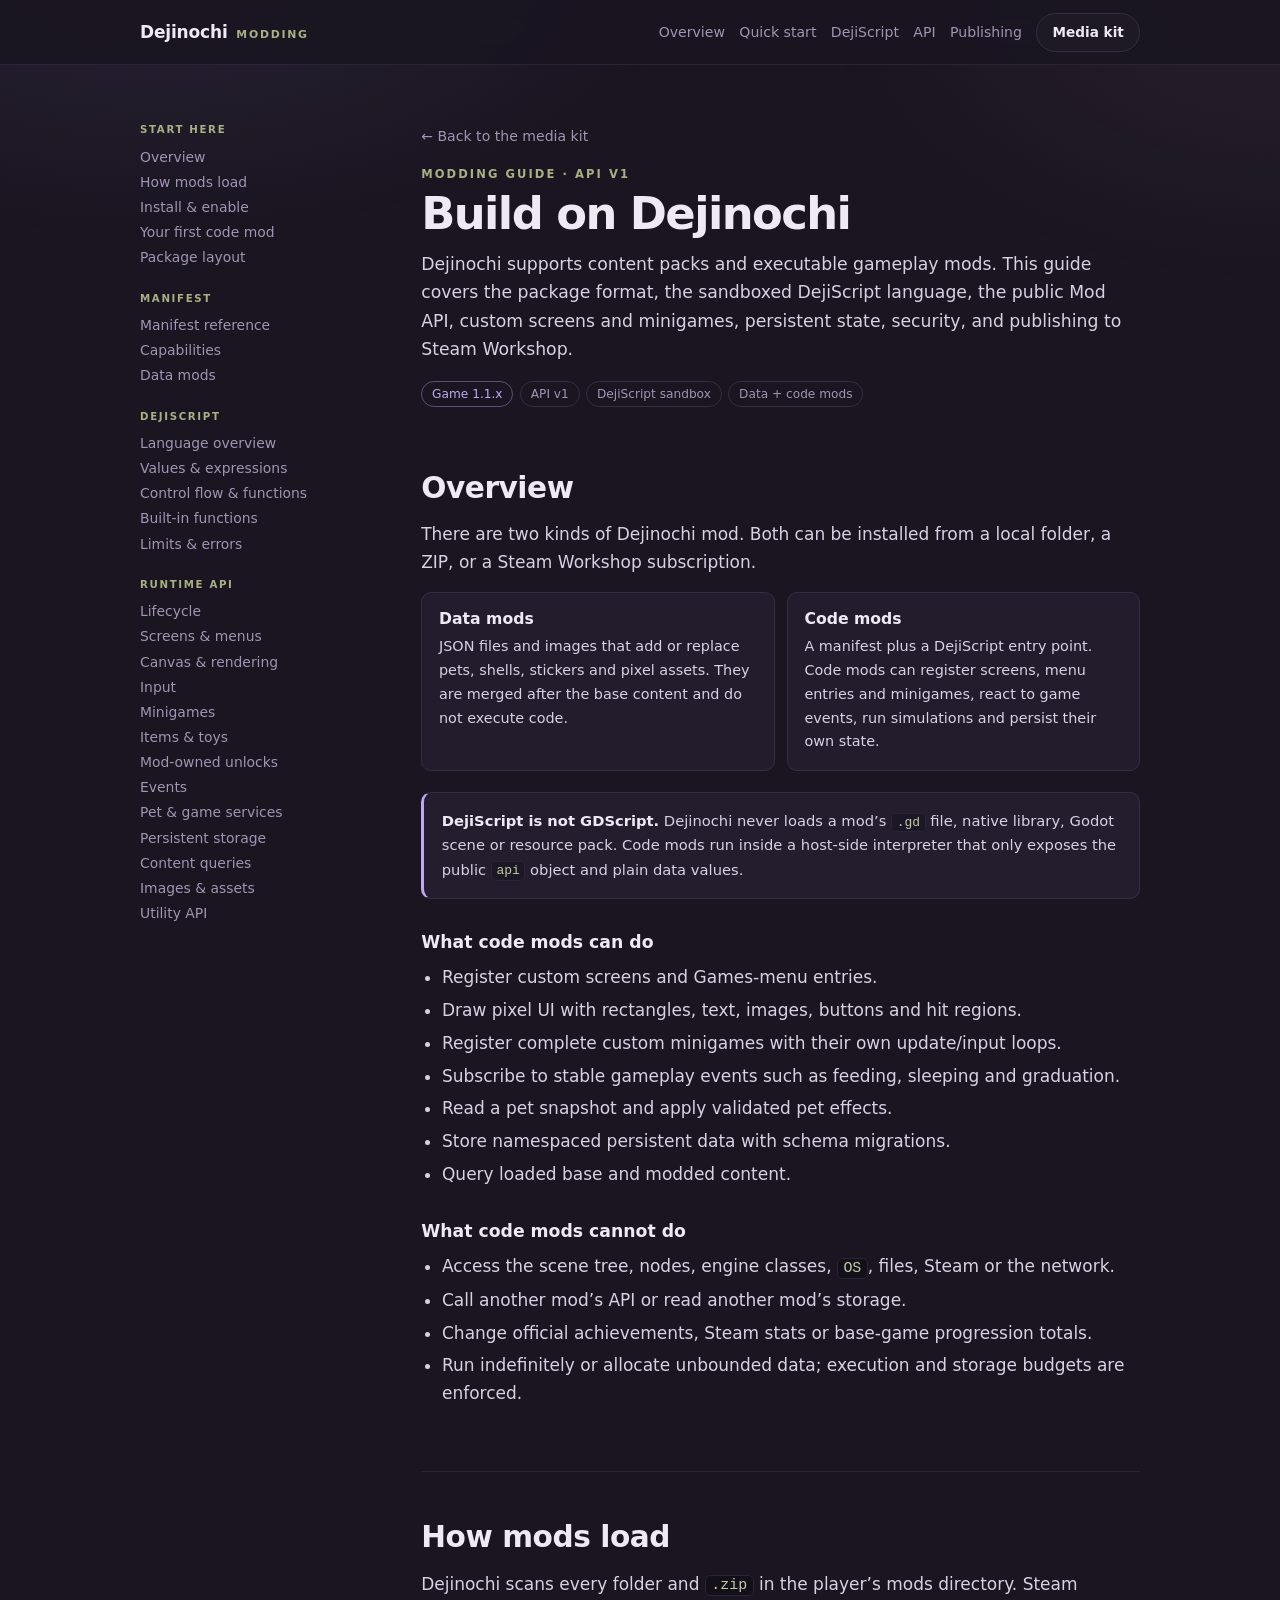
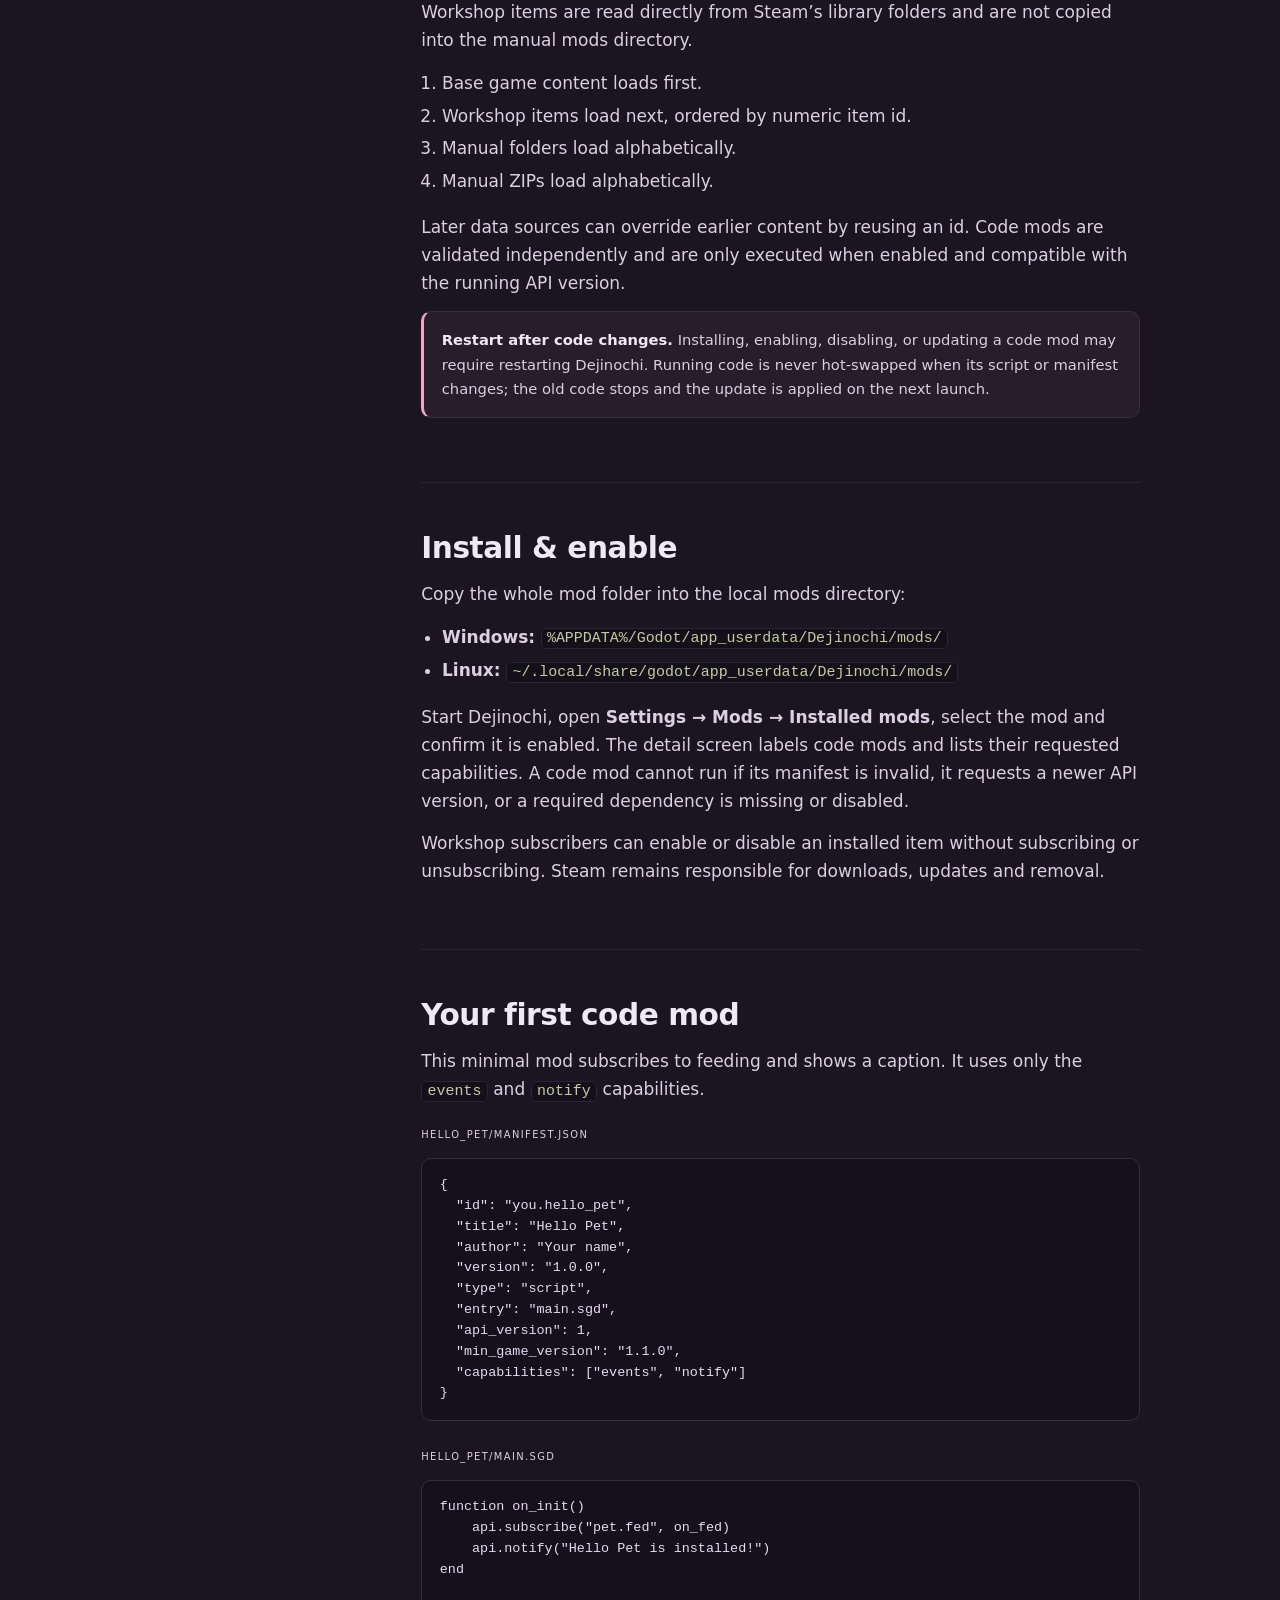
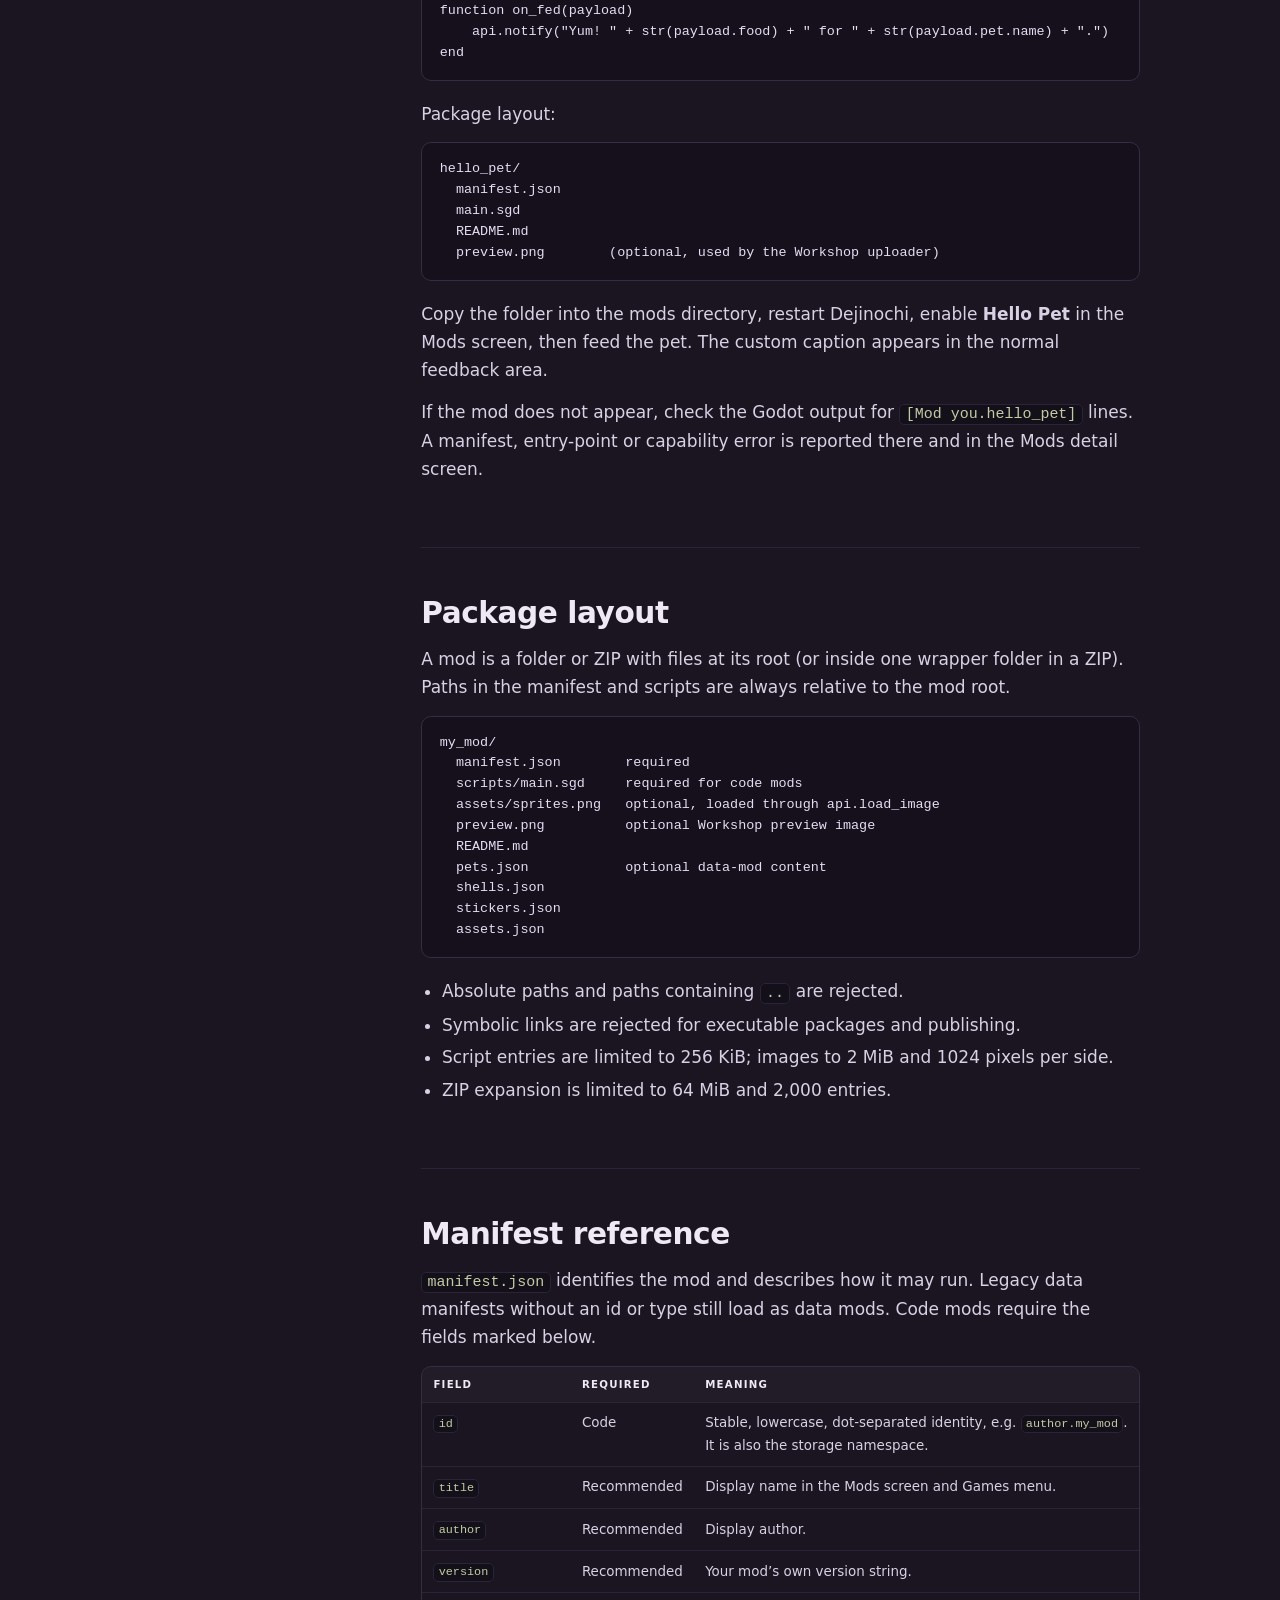
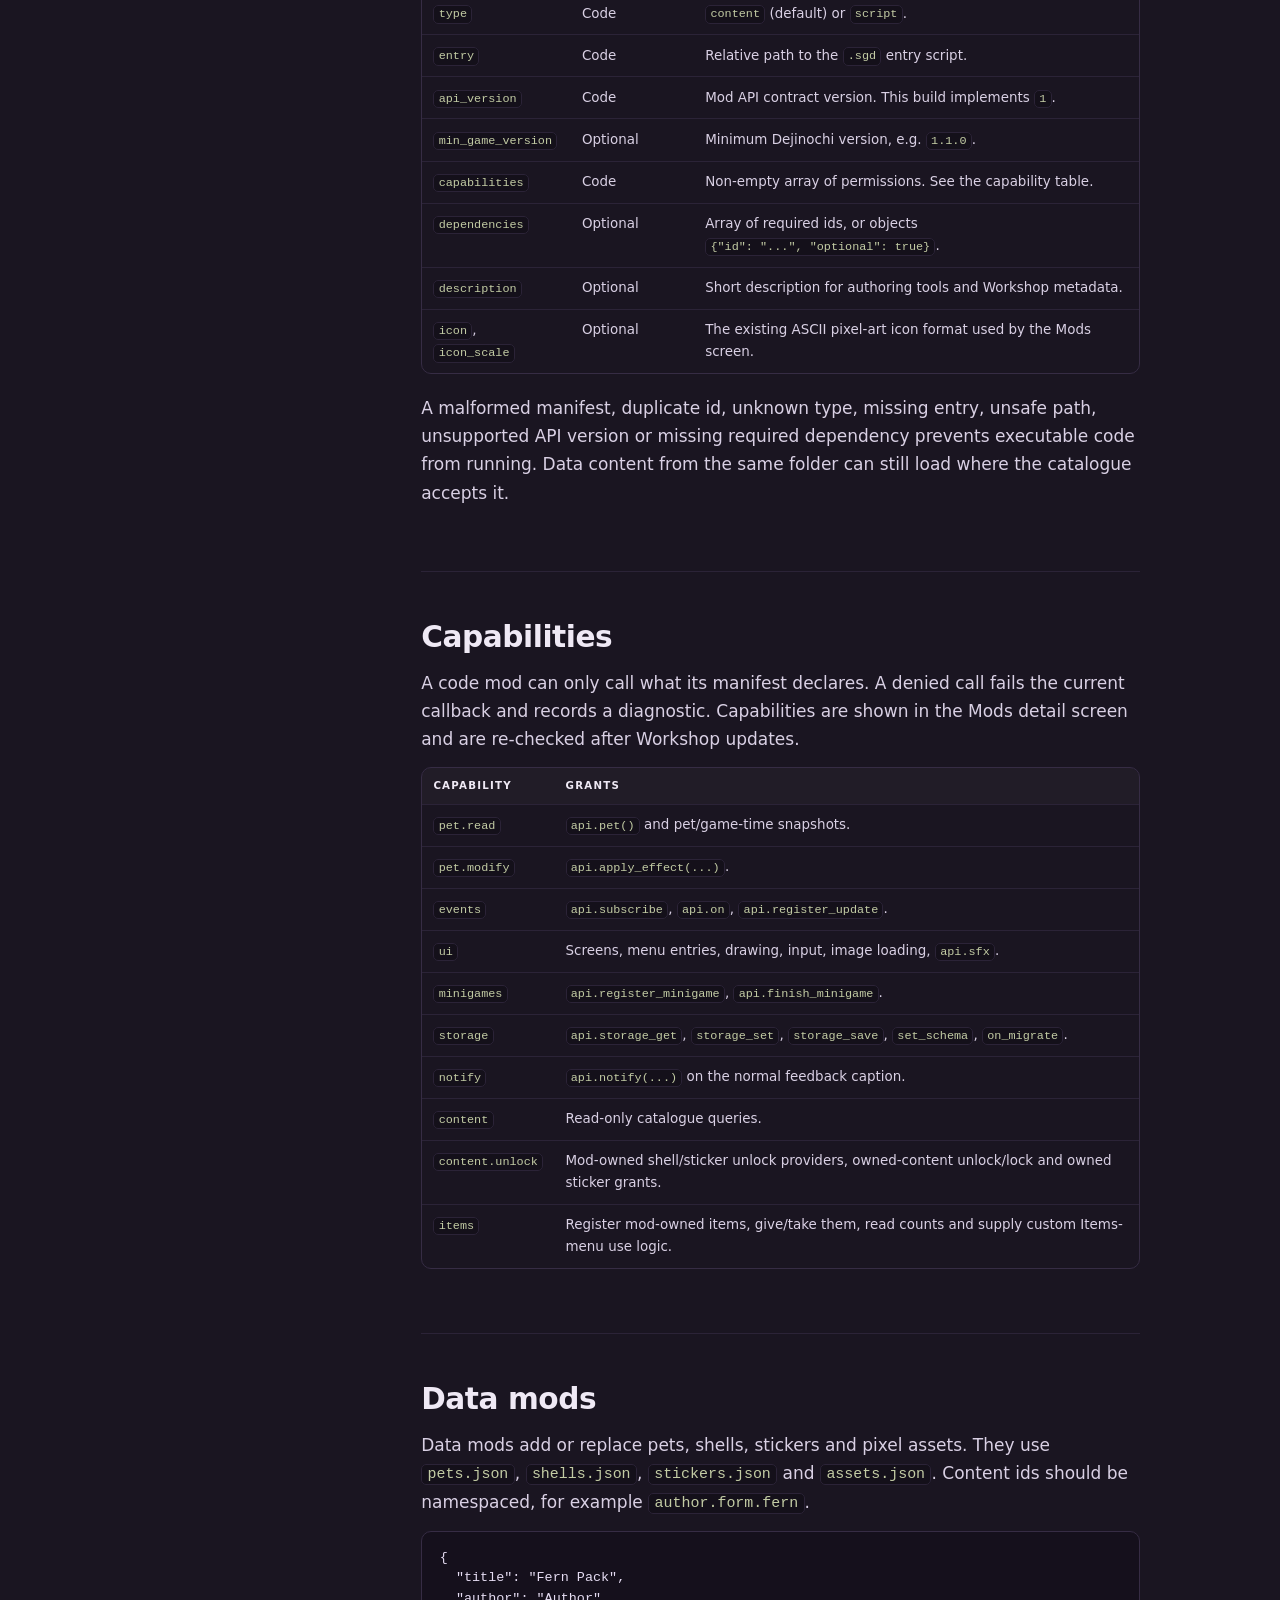
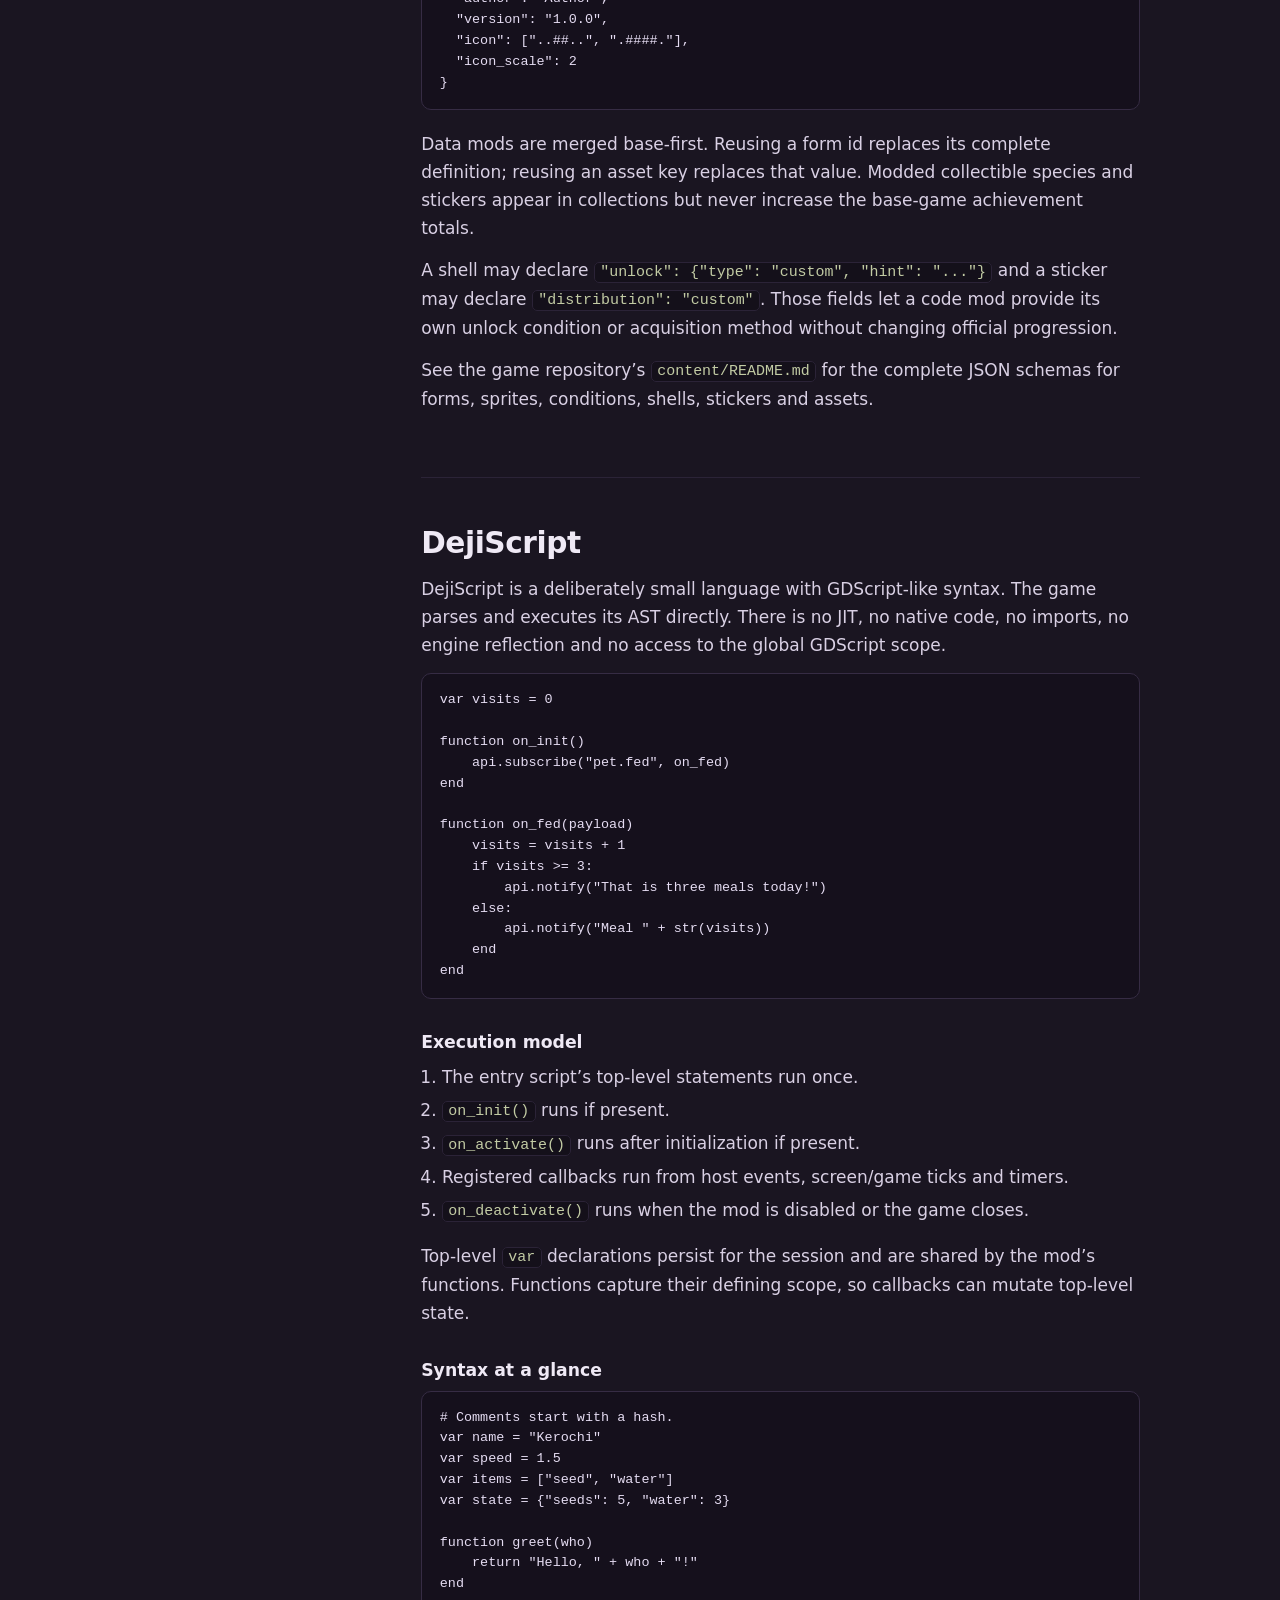
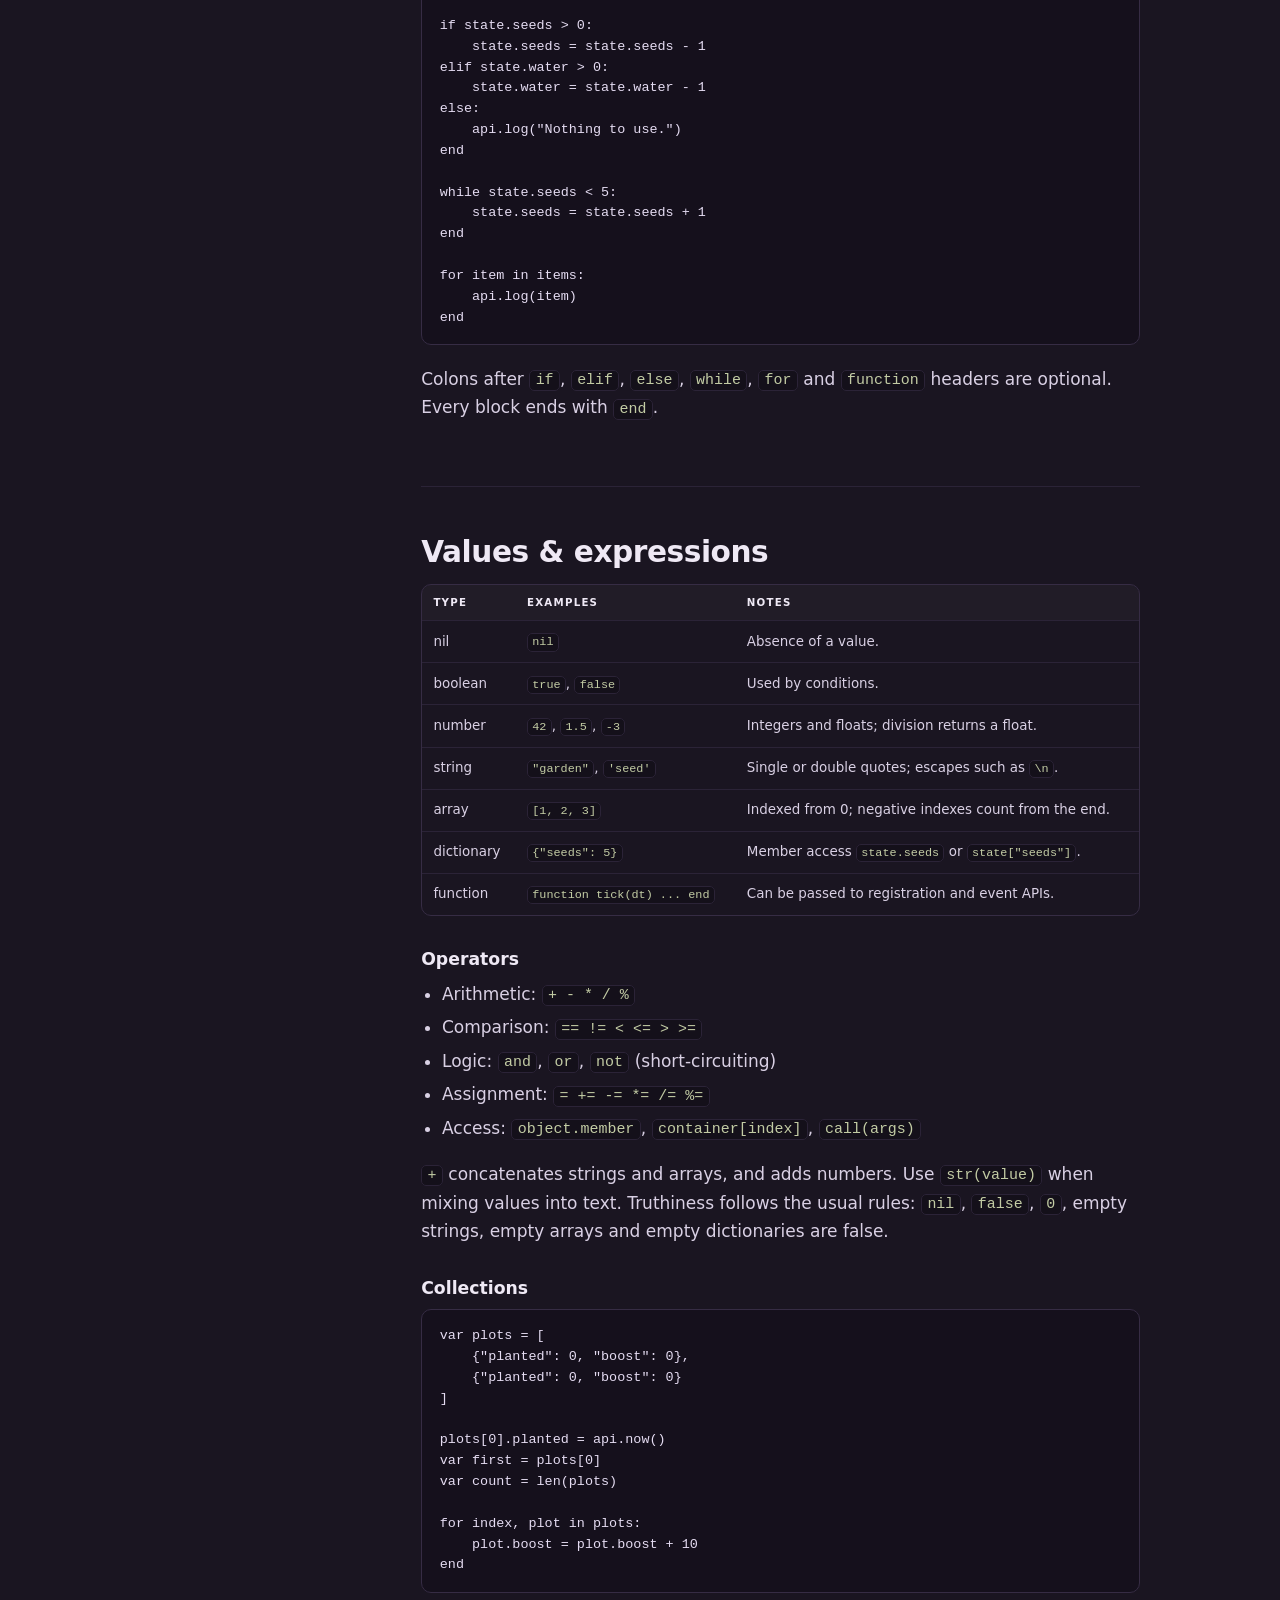
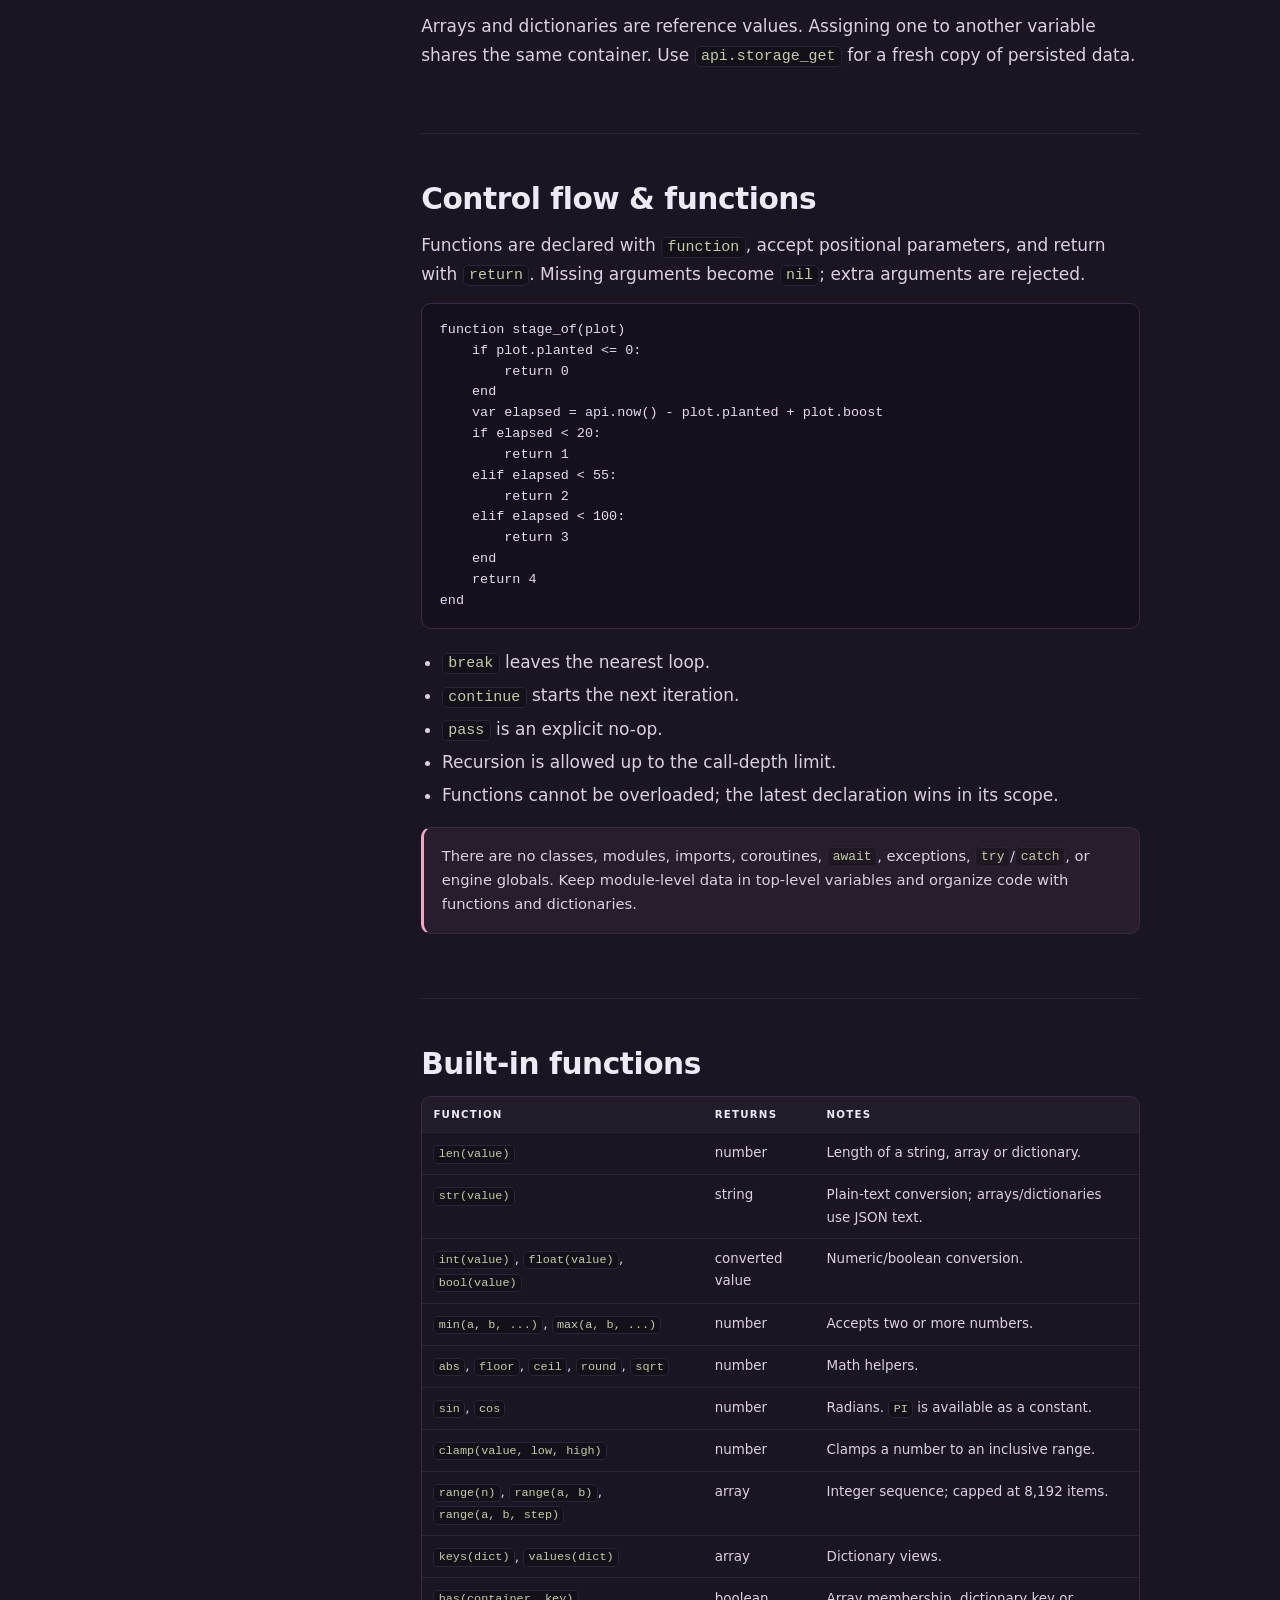
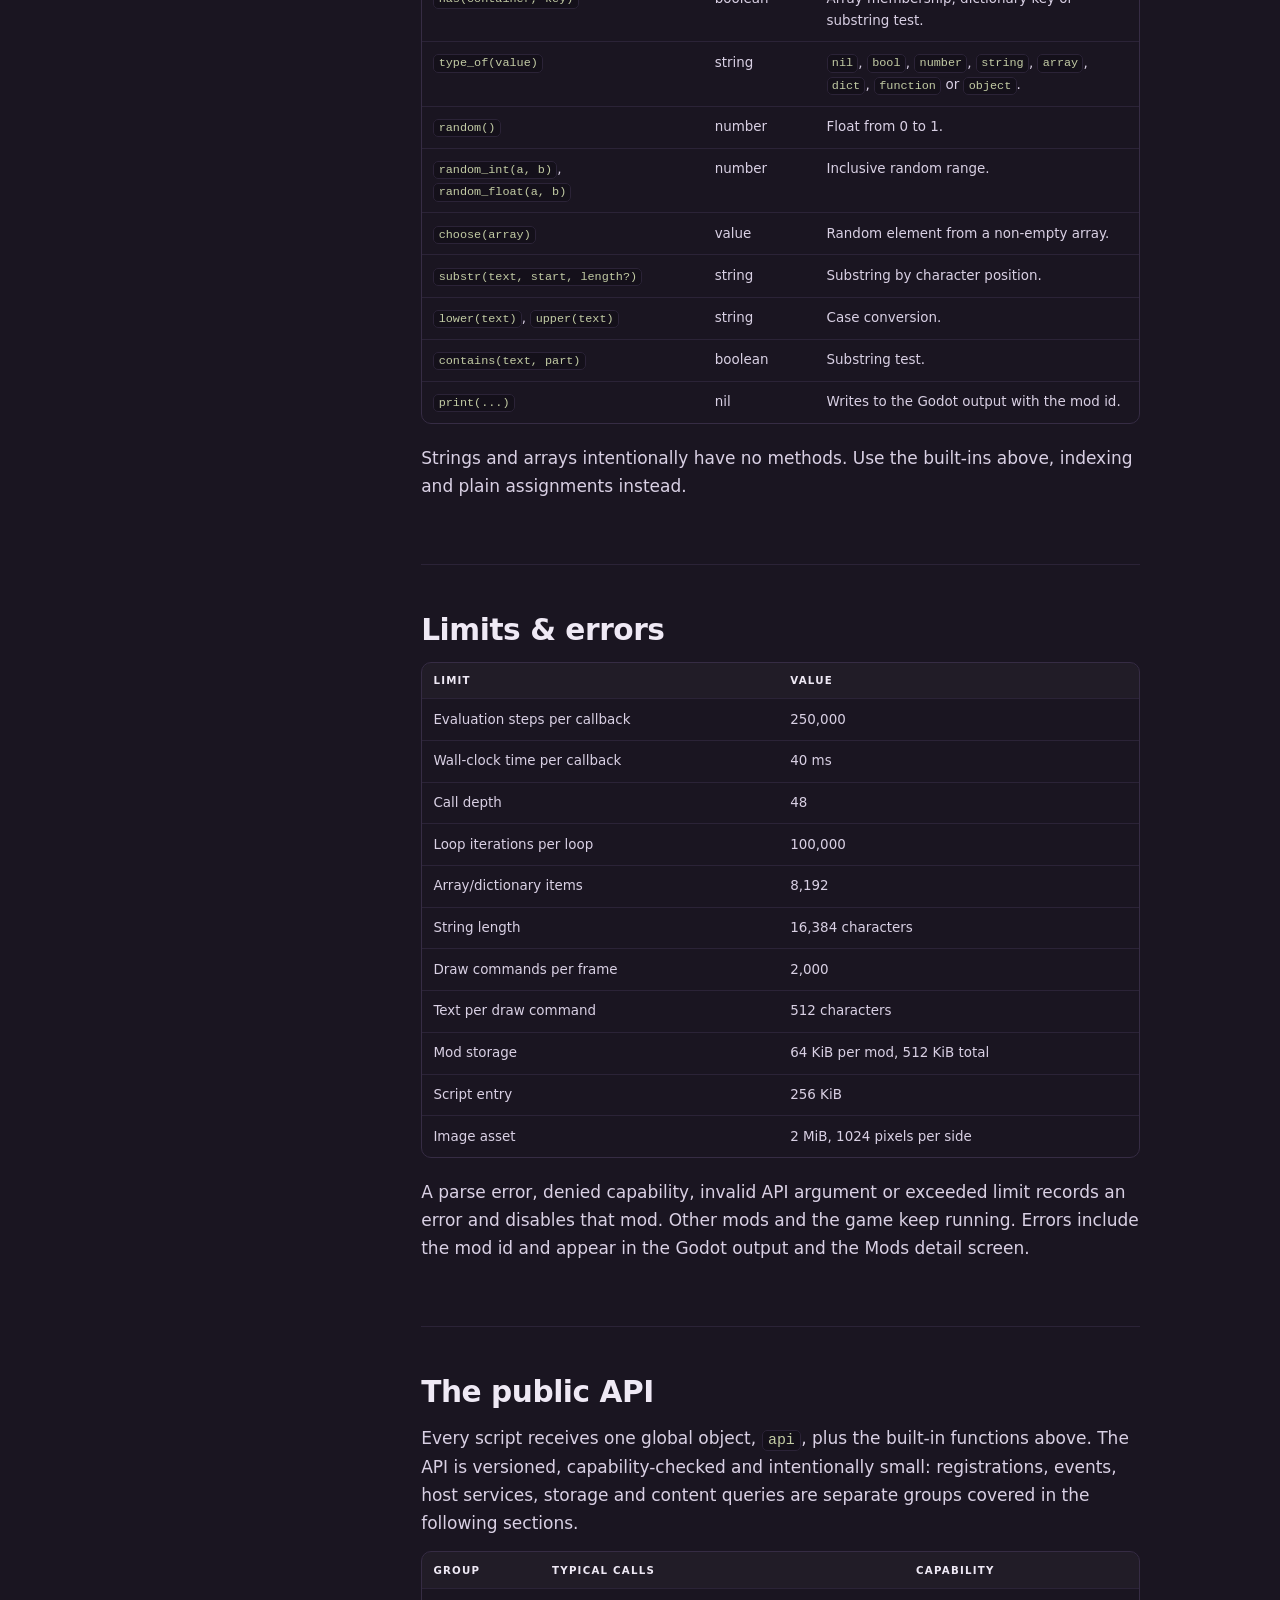
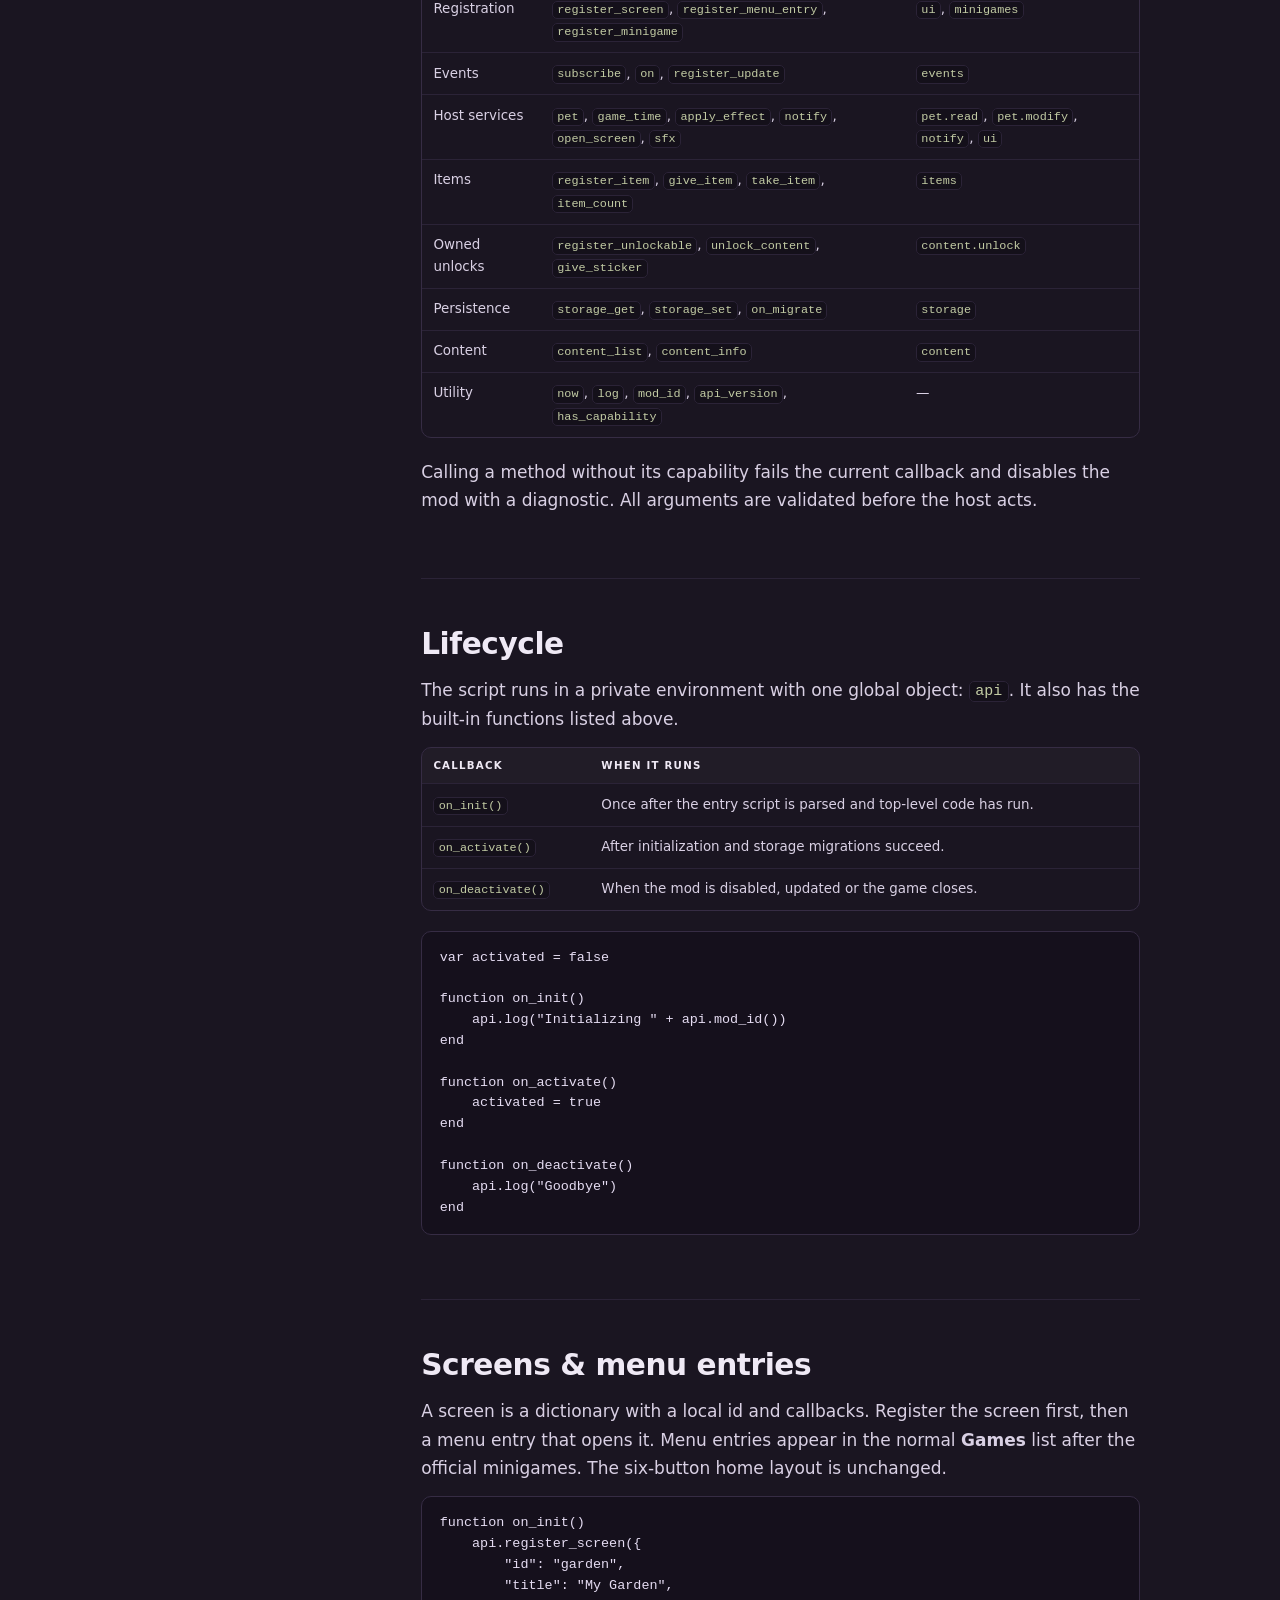
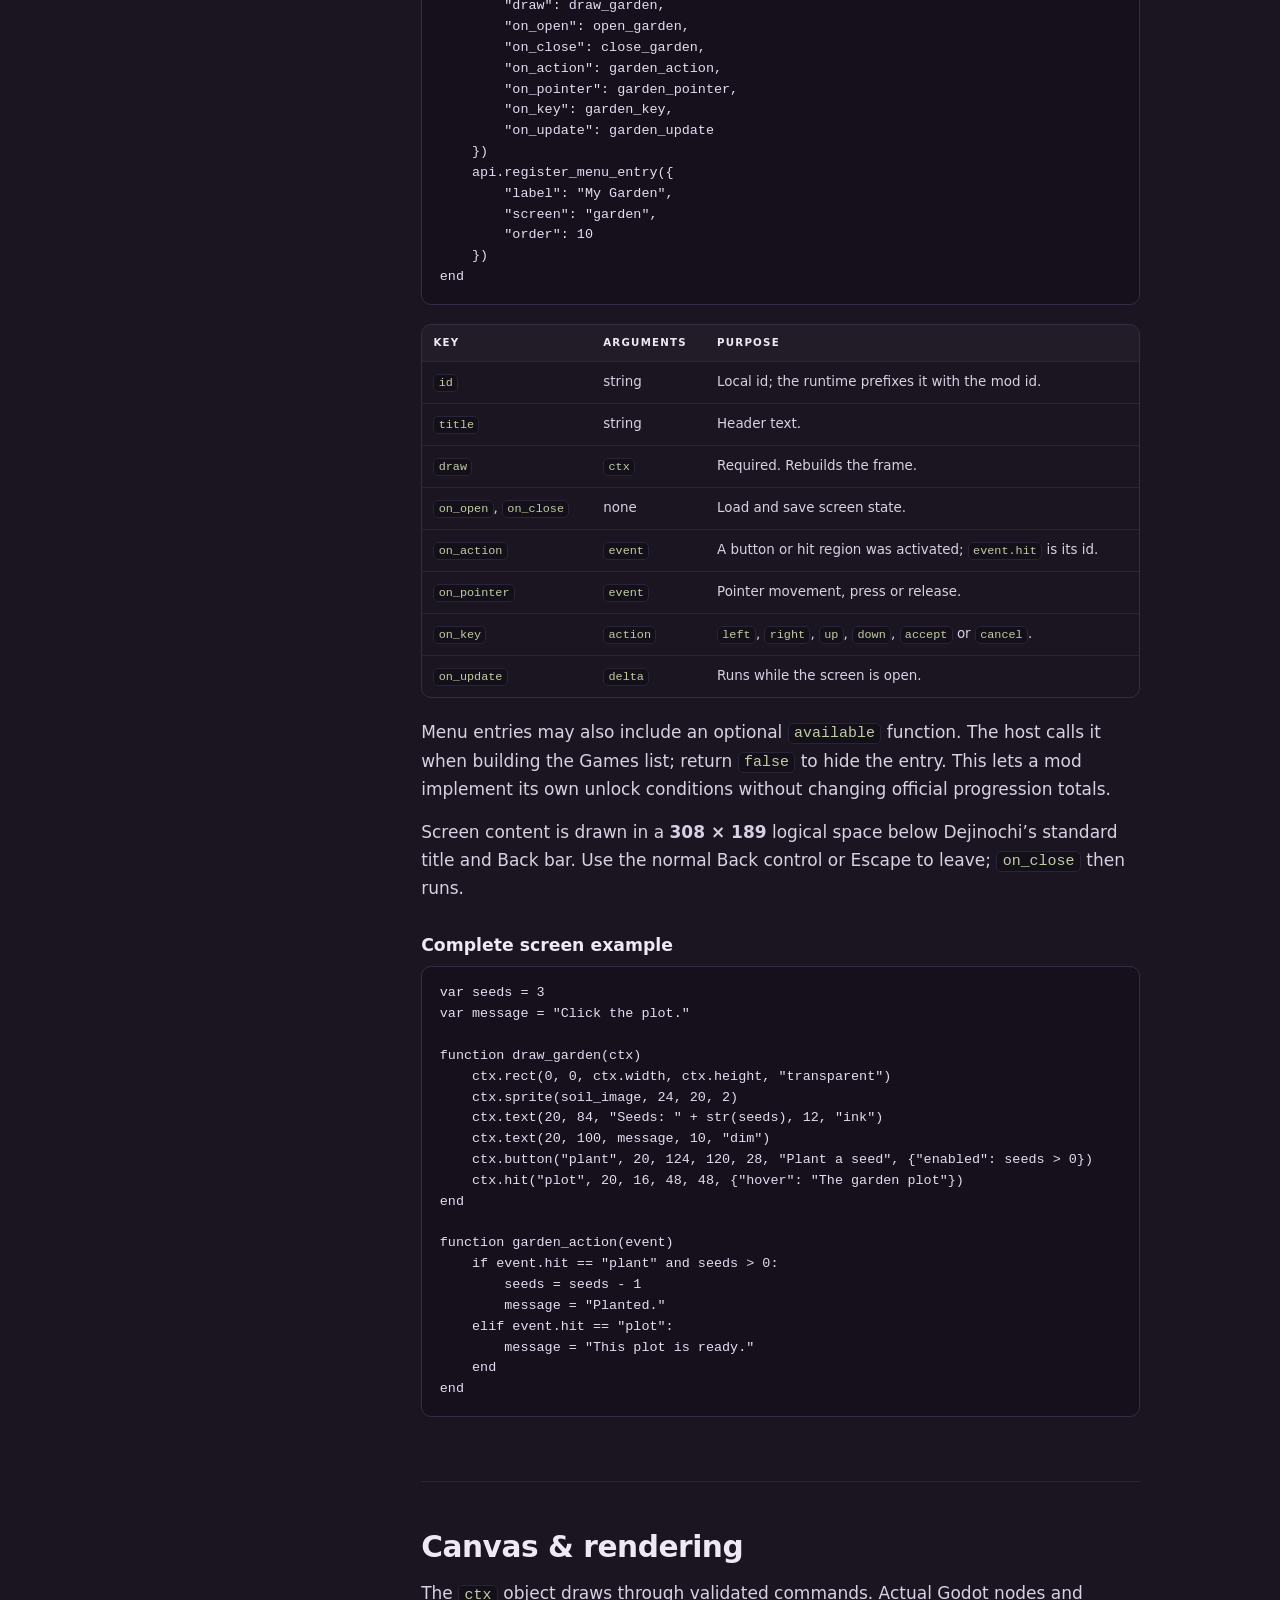
==== commit d1bb4a2a: "Document mod items, unlocks and Toybox Workshop" ====
--- a/mods.html
+++ b/mods.html
@@ -61,6 +61,8 @@
         <a href="#canvas">Canvas &amp; rendering</a>
         <a href="#input">Input</a>
         <a href="#minigames">Minigames</a>
+        <a href="#items">Items &amp; toys</a>
+        <a href="#unlocks">Mod-owned unlocks</a>
         <a href="#events">Events</a>
         <a href="#pet-api">Pet &amp; game services</a>
         <a href="#storage">Persistent storage</a>
@@ -72,12 +74,14 @@
       <div class="docs__nav-group">
         <p class="docs__nav-title">Guides</p>
         <a href="#pocket-garden">Pocket Garden</a>
+        <a href="#toybox">Toybox Workshop</a>
         <a href="#security">Security model</a>
         <a href="#testing">Testing &amp; debugging</a>
       </div>
 
       <div class="docs__nav-group">
         <p class="docs__nav-title">Shipping</p>
+        <a href="#mod-creator">Mod Creator</a>
         <a href="#publishing">Steam Workshop</a>
         <a href="#versioning">API versioning</a>
         <a href="#troubleshooting">Troubleshooting</a>
@@ -351,6 +355,8 @@
               <tr><td><code>storage</code></td><td><code>api.storage_get</code>, <code>storage_set</code>, <code>storage_save</code>, <code>set_schema</code>, <code>on_migrate</code>.</td></tr>
               <tr><td><code>notify</code></td><td><code>api.notify(...)</code> on the normal feedback caption.</td></tr>
               <tr><td><code>content</code></td><td>Read-only catalogue queries.</td></tr>
+              <tr><td><code>content.unlock</code></td><td>Mod-owned shell/sticker unlock providers, owned-content unlock/lock and owned sticker grants.</td></tr>
+              <tr><td><code>items</code></td><td>Register mod-owned items, give/take them, read counts and supply custom Items-menu use logic.</td></tr>
             </tbody>
           </table>
         </div>
@@ -377,6 +383,12 @@
           definition; reusing an asset key replaces that value. Modded collectible
           species and stickers appear in collections but never increase the
           base-game achievement totals.
+        </p>
+        <p>
+          A shell may declare <code>"unlock": {"type": "custom", "hint": "..."}</code>
+          and a sticker may declare <code>"distribution": "custom"</code>. Those
+          fields let a code mod provide its own unlock condition or acquisition
+          method without changing official progression.
         </p>
         <p>
           See the game repository&rsquo;s <code>content/README.md</code> for the
@@ -628,6 +640,8 @@
               <tr><td>Registration</td><td><code>register_screen</code>, <code>register_menu_entry</code>, <code>register_minigame</code></td><td><code>ui</code>, <code>minigames</code></td></tr>
               <tr><td>Events</td><td><code>subscribe</code>, <code>on</code>, <code>register_update</code></td><td><code>events</code></td></tr>
               <tr><td>Host services</td><td><code>pet</code>, <code>game_time</code>, <code>apply_effect</code>, <code>notify</code>, <code>open_screen</code>, <code>sfx</code></td><td><code>pet.read</code>, <code>pet.modify</code>, <code>notify</code>, <code>ui</code></td></tr>
+              <tr><td>Items</td><td><code>register_item</code>, <code>give_item</code>, <code>take_item</code>, <code>item_count</code></td><td><code>items</code></td></tr>
+              <tr><td>Owned unlocks</td><td><code>register_unlockable</code>, <code>unlock_content</code>, <code>give_sticker</code></td><td><code>content.unlock</code></td></tr>
               <tr><td>Persistence</td><td><code>storage_get</code>, <code>storage_set</code>, <code>on_migrate</code></td><td><code>storage</code></td></tr>
               <tr><td>Content</td><td><code>content_list</code>, <code>content_info</code></td><td><code>content</code></td></tr>
               <tr><td>Utility</td><td><code>now</code>, <code>log</code>, <code>mod_id</code>, <code>api_version</code>, <code>has_capability</code></td><td>&mdash;</td></tr>
@@ -921,6 +935,122 @@
       </section>
 
       <!-- ================================================================ -->
+      <section class="doc-section" id="items">
+        <h2>Items &amp; toys</h2>
+        <p>
+          Code mods can register items that appear in the ordinary
+          <strong>Collections &rarr; Items</strong> menu once owned. The host owns
+          persistent counts, gift integration and the menu entry; the mod owns the
+          item&rsquo;s use logic.
+        </p>
+        <pre><code>var ball = ""
+
+function on_init()
+    ball = api.register_item({
+        "id": "ball",
+        "title": "Bouncy Ball",
+        "description": "Use it from Items.",
+        "giftable": true,
+        "on_use": use_ball
+    })
+end
+
+function use_ball()
+    if not api.take_item(ball, 1):
+        return
+    end
+    api.apply_effect("happiness", 4, "toy_ball")
+    api.notify("The pet bounced the ball!")
+end</code></pre>
+        <ul>
+          <li><code>giftable</code> items may enter the normal item-gift flow. Others are custom-only and must be granted by the mod.</li>
+          <li>Selecting an owned item invokes <code>on_use</code>. It may apply effects or call <code>api.open_screen</code> for a richer item screen.</li>
+          <li>Registered item ids are prefixed with the mod id, for example <code>mod:author.my_mod:item:ball</code>.</li>
+          <li>Counts persist in the normal Items save section. Unknown mod item ids are retained while the mod is disabled or missing.</li>
+          <li>Base items keep their existing behaviour; mods cannot replace the hourglass or graduation cap.</li>
+        </ul>
+        <div class="table-wrap">
+          <table class="api-table">
+            <thead><tr><th>Call</th><th>Meaning</th></tr></thead>
+            <tbody>
+              <tr><td><code>api.register_item(spec)</code></td><td>Register an item and return its full id.</td></tr>
+              <tr><td><code>api.give_item(id, amount?)</code></td><td>Add owned copies.</td></tr>
+              <tr><td><code>api.take_item(id, amount?)</code></td><td>Consume copies; false when insufficient.</td></tr>
+              <tr><td><code>api.item_count(id)</code></td><td>Read the owned count.</td></tr>
+            </tbody>
+          </table>
+        </div>
+      </section>
+
+      <!-- ================================================================ -->
+      <section class="doc-section" id="unlocks">
+        <h2>Mod-owned unlocks</h2>
+        <p>
+          Mods may gate their own shells and stickers without touching official
+          achievements, Steam statistics or base-game progression. Ownership is
+          checked on the host side: a mod can only unlock content that belongs to
+          its own package.
+        </p>
+
+        <h3>Custom shell conditions</h3>
+        <pre><code>{
+  "id": "author.shell.moon",
+  "path": "shells/moon.png",
+  "unlock": {
+    "type": "custom",
+    "hint": "Buy two toys in the Toy Shop"
+  }
+}</code></pre>
+        <pre><code>function on_init()
+    api.register_unlockable({
+        "kind": "shell",
+        "id": "author.shell.moon",
+        "hint": "Buy two toys in the Toy Shop",
+        "is_unlocked": moon_ready
+    })
+end
+
+function moon_ready()
+    return api.storage_get("purchases", 0) >= 2
+end
+
+function grant_moon_shell()
+    # Call this when the condition is met to use the normal unlock/reveal path.
+    api.unlock_content("shell", "author.shell.moon")
+end</code></pre>
+        <p>
+          Mod shells without <code>unlock</code> metadata remain always available
+          for compatibility. Base shells never use mod unlock providers.
+        </p>
+
+        <h3>Custom sticker acquisition</h3>
+        <p>
+          Add <code>"distribution": "custom"</code> to a sticker definition to
+          remove it from normal gift rolls. The mod can then award it through a
+          shop, quest or event:
+        </p>
+        <pre><code>api.give_sticker("author.sticker.robot", 1)</code></pre>
+        <p>
+          The sticker still uses the ordinary Sticker Book inventory, placement,
+          save, and rendering flow. Omit <code>distribution</code> for the normal
+          gift pool.
+        </p>
+
+        <div class="table-wrap">
+          <table class="api-table">
+            <thead><tr><th>Call</th><th>Meaning</th></tr></thead>
+            <tbody>
+              <tr><td><code>api.register_unlockable(spec)</code></td><td>Register a shell/sticker predicate and hint.</td></tr>
+              <tr><td><code>api.unlock_content(kind, id, amount?)</code></td><td>Unlock owned content through normal state.</td></tr>
+              <tr><td><code>api.set_content_unlocked(kind, id, bool)</code></td><td>Explicitly unlock or lock owned content.</td></tr>
+              <tr><td><code>api.is_content_unlocked(kind, id)</code></td><td>Read the mod-owned state.</td></tr>
+              <tr><td><code>api.give_sticker(id, amount?)</code></td><td>Grant owned sticker copies.</td></tr>
+            </tbody>
+          </table>
+        </div>
+      </section>
+
+      <!-- ================================================================ -->
       <section class="doc-section" id="events">
         <h2>Events</h2>
         <p>
@@ -1226,6 +1356,31 @@
       </section>
 
       <!-- ================================================================ -->
+      <section class="doc-section" id="toybox">
+        <h2>Toybox Workshop: items, shops and owned unlocks</h2>
+        <p>
+          <code>example_mods/toybox_workshop/</code> is a second complete example
+          focused on the mod-owned content APIs. It adds a Toy Shop, earns coins
+          from ordinary minigames, sells three toys with counts, gives a
+          custom-only sticker on the first purchase, and unlocks a custom shell
+          after two purchases.
+        </p>
+        <ul>
+          <li>Toy items are registered by the mod and appear in Collections &rarr; Items.</li>
+          <li>The Bouncy Ball is giftable through the normal item-gift pool.</li>
+          <li>The Rubber Duck and Tiny Rocket are custom-only shop items.</li>
+          <li>Using a toy from the Items menu runs its <code>on_use</code> callback, consumes one copy, and applies validated pet effects.</li>
+          <li>The patchwork shell uses a custom unlock provider and hint.</li>
+          <li>The robot sticker uses <code>"distribution": "custom"</code>, so normal gifts cannot award it.</li>
+        </ul>
+        <p>
+          Open the folder as a project in the Mod Creator, or copy it into the
+          mods directory and enable it. It is a useful template for currency,
+          shops, consumables, custom unlock rules and custom-only rewards.
+        </p>
+      </section>
+
+      <!-- ================================================================ -->
       <section class="doc-section" id="security">
         <h2>Security model</h2>
         <p>
@@ -1282,6 +1437,29 @@
       </section>
 
       <!-- ================================================================ -->
+      <section class="doc-section" id="mod-creator">
+        <h2>Packaging with the Mod Creator</h2>
+        <p>
+          The Mod Creator is not a full IDE. Use your own text editor for
+          <code>.sgd</code> files, then package and validate the folder with the
+          creator.
+        </p>
+        <ol>
+          <li>Set <strong>Mod type</strong> to <strong>Code mod (DejiScript)</strong> in the Manifest tab.</li>
+          <li>Enter a namespaced Mod ID, entry path, API version and minimum game version.</li>
+          <li>Tick the capabilities the script uses and add dependencies.</li>
+          <li>Use <strong>Create code template</strong> in the Files tab, or <strong>Add file</strong> for your own scripts and assets.</li>
+          <li>Use <strong>Validate package</strong>, then <strong>Export folder</strong> for the Workshop uploader or <strong>Export mod ZIP</strong> for manual installation.</li>
+        </ol>
+        <p>
+          Shell entries can be marked <strong>Custom code unlock</strong> and
+          stickers can use <strong>Custom mod only</strong> distribution. Both
+          still require the code mod to register the matching provider or grant
+          the reward.
+        </p>
+      </section>
+
+      <!-- ================================================================ -->
       <section class="doc-section" id="publishing">
         <h2>Publishing to Steam Workshop</h2>
         <p>
@@ -1422,6 +1600,18 @@
             <code>api.load_image("assets/pic.png")</code><br>
             <code>ctx.sprite(id, x, y, scale)</code>
           </div>
+          <div class="cheat-item">
+            <strong>Items</strong>
+            <code>api.register_item({...})</code><br>
+            <code>api.give_item(id, count)</code><br>
+            <code>api.take_item(id, count)</code>
+          </div>
+          <div class="cheat-item">
+            <strong>Owned unlocks</strong>
+            <code>api.register_unlockable({...})</code><br>
+            <code>api.unlock_content("shell", id)</code><br>
+            <code>api.give_sticker(id, 1)</code>
+          </div>
         </div>
 
         <p>
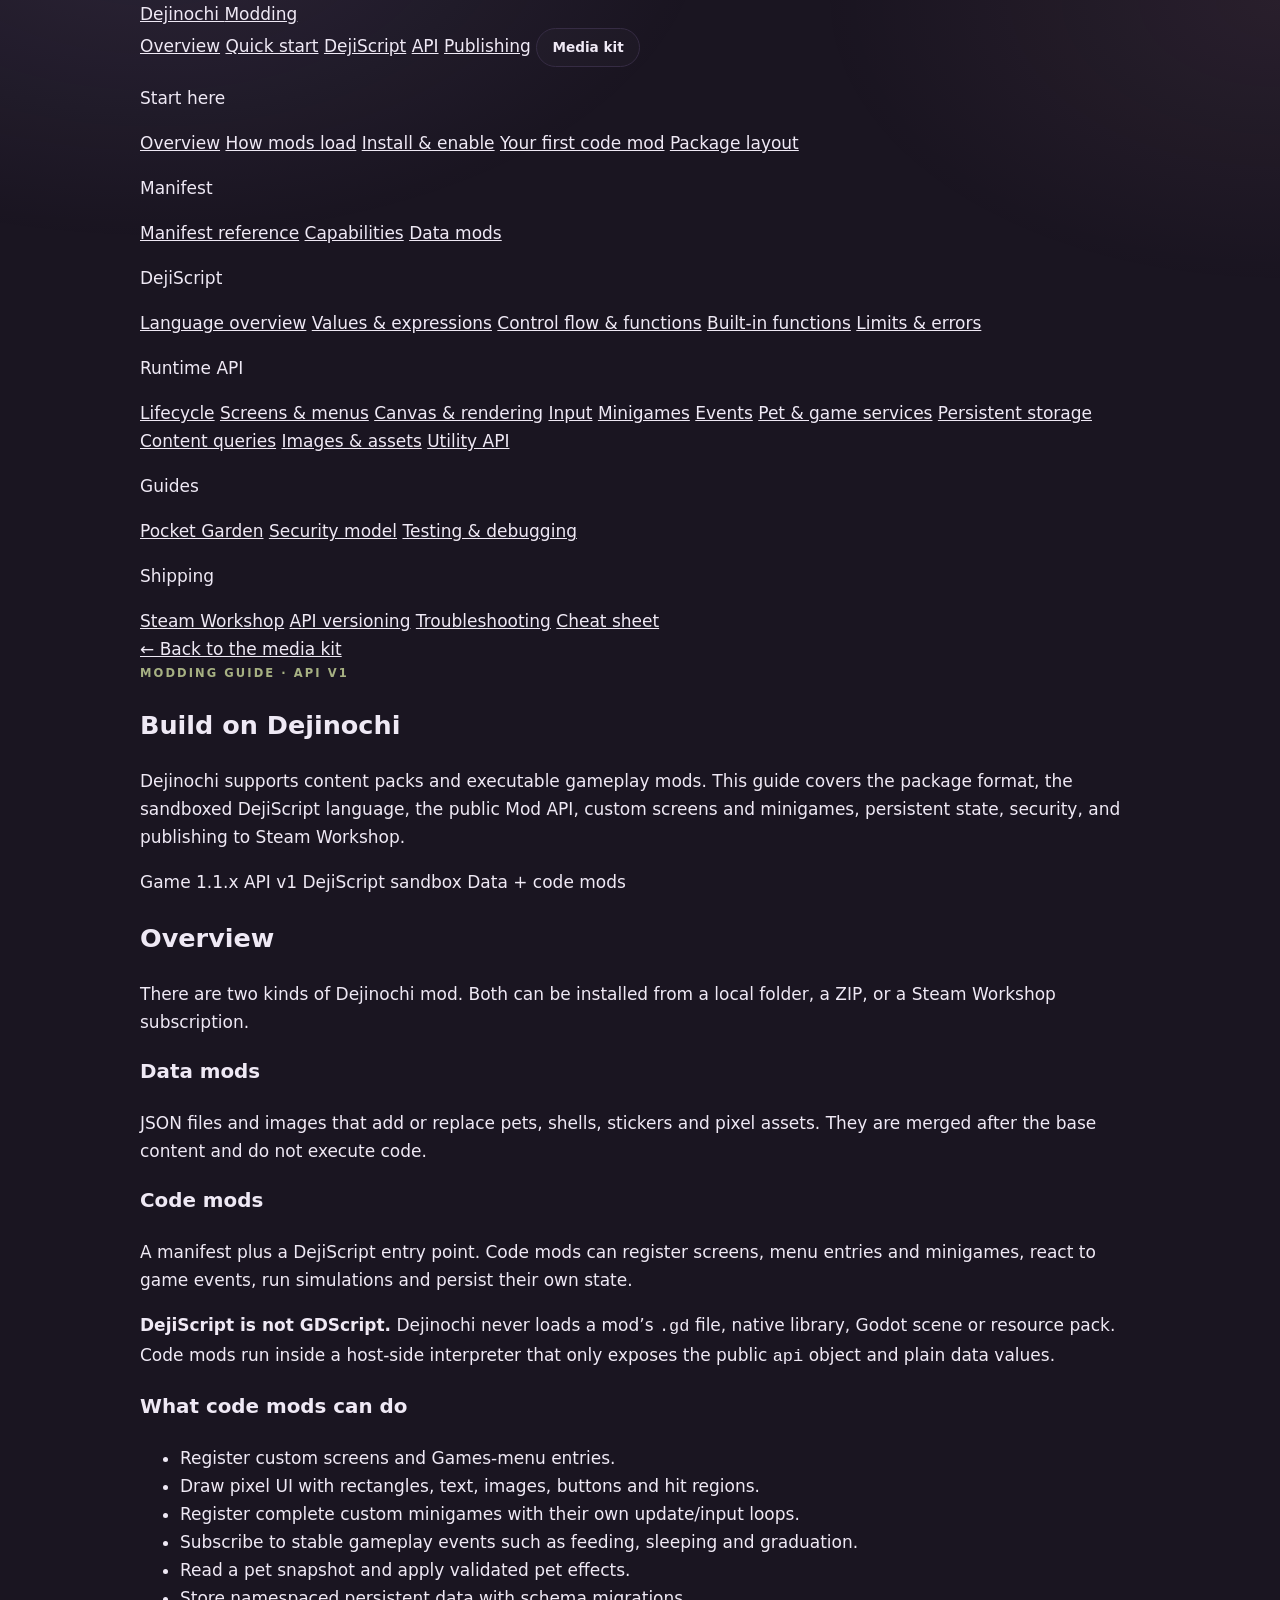
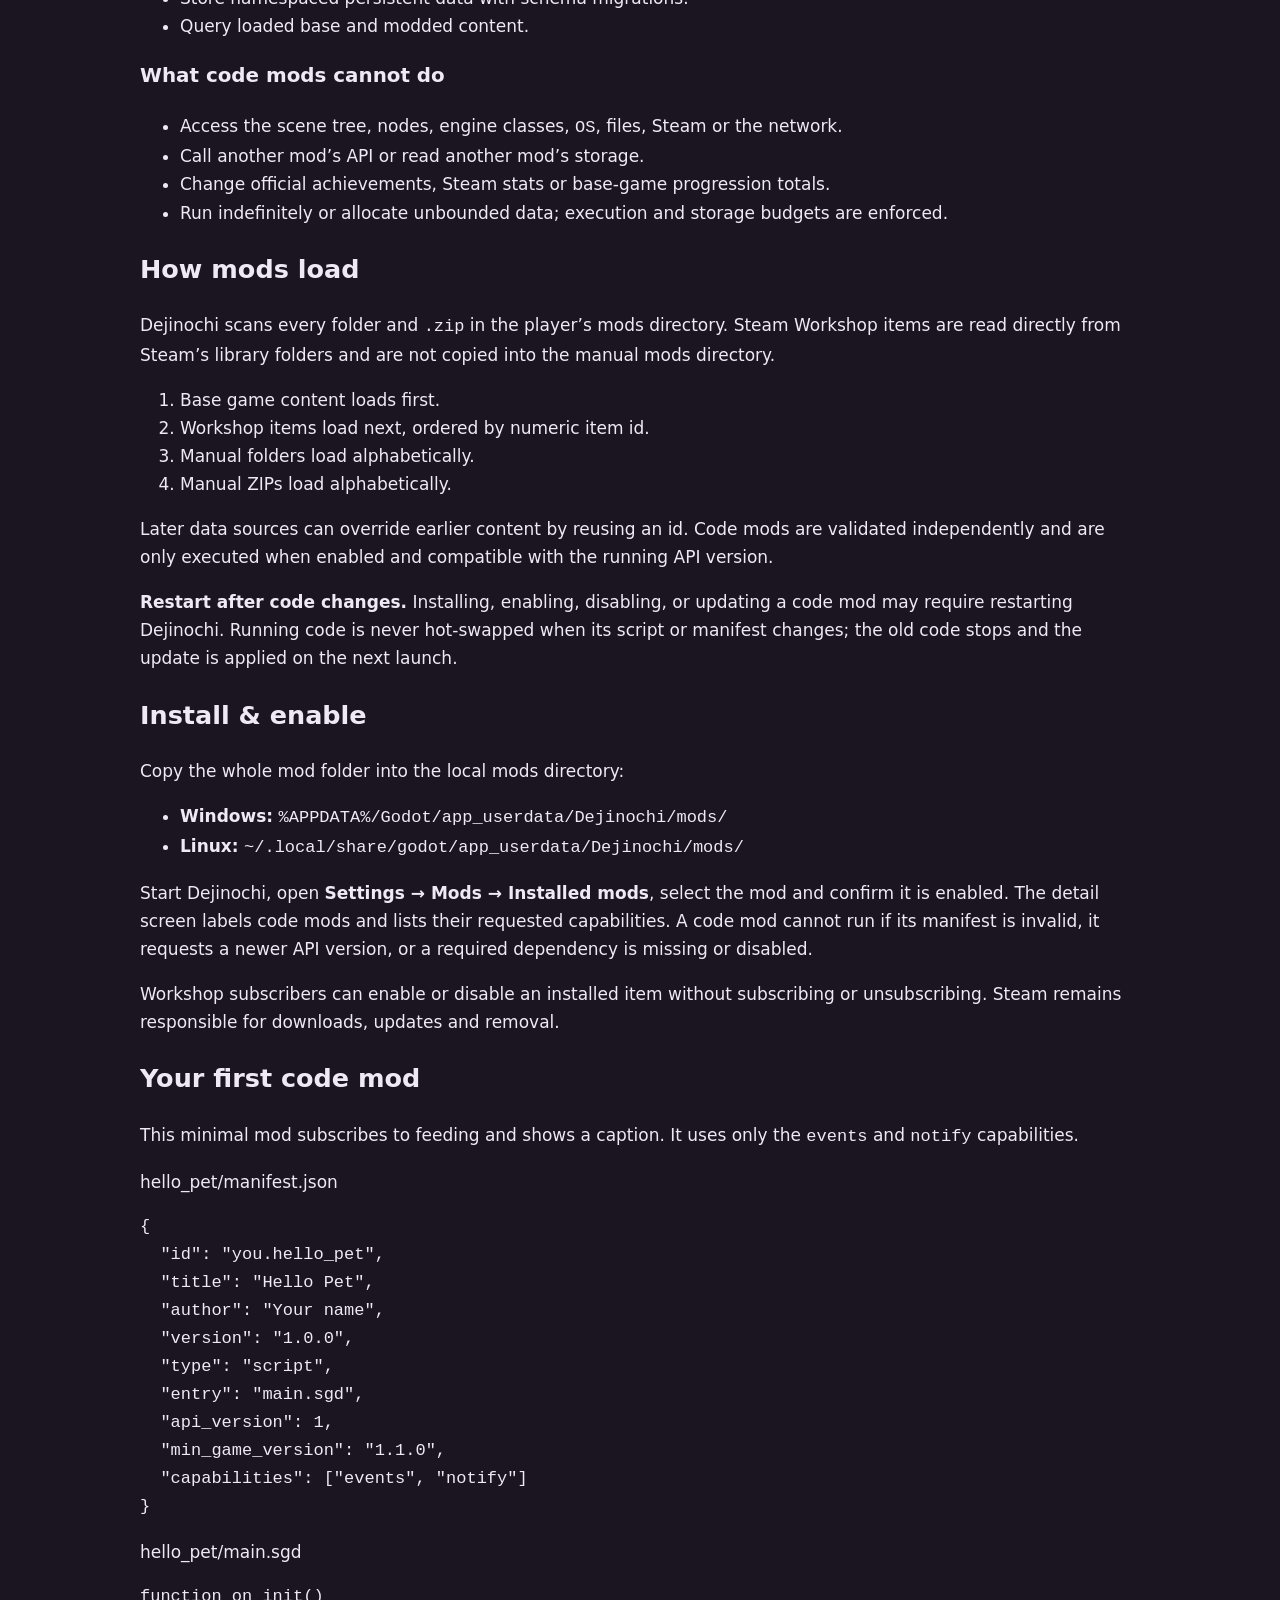
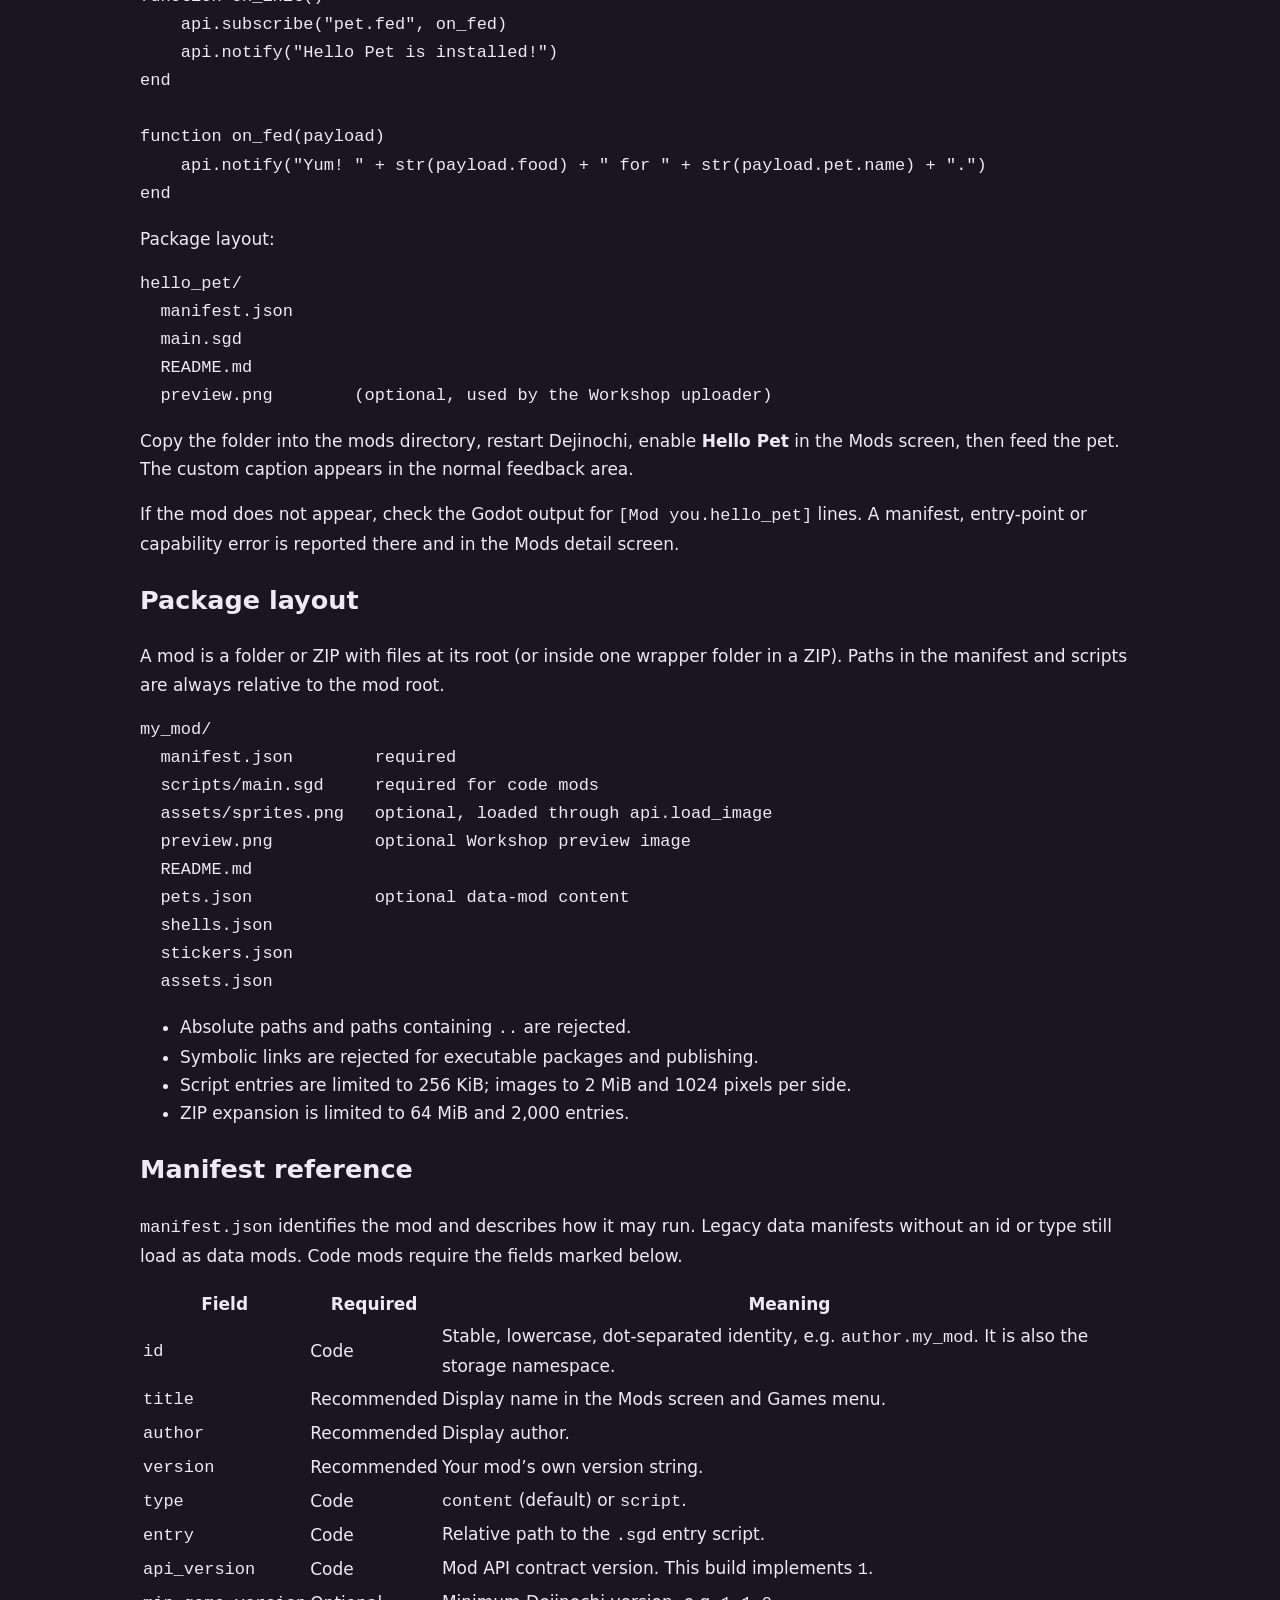
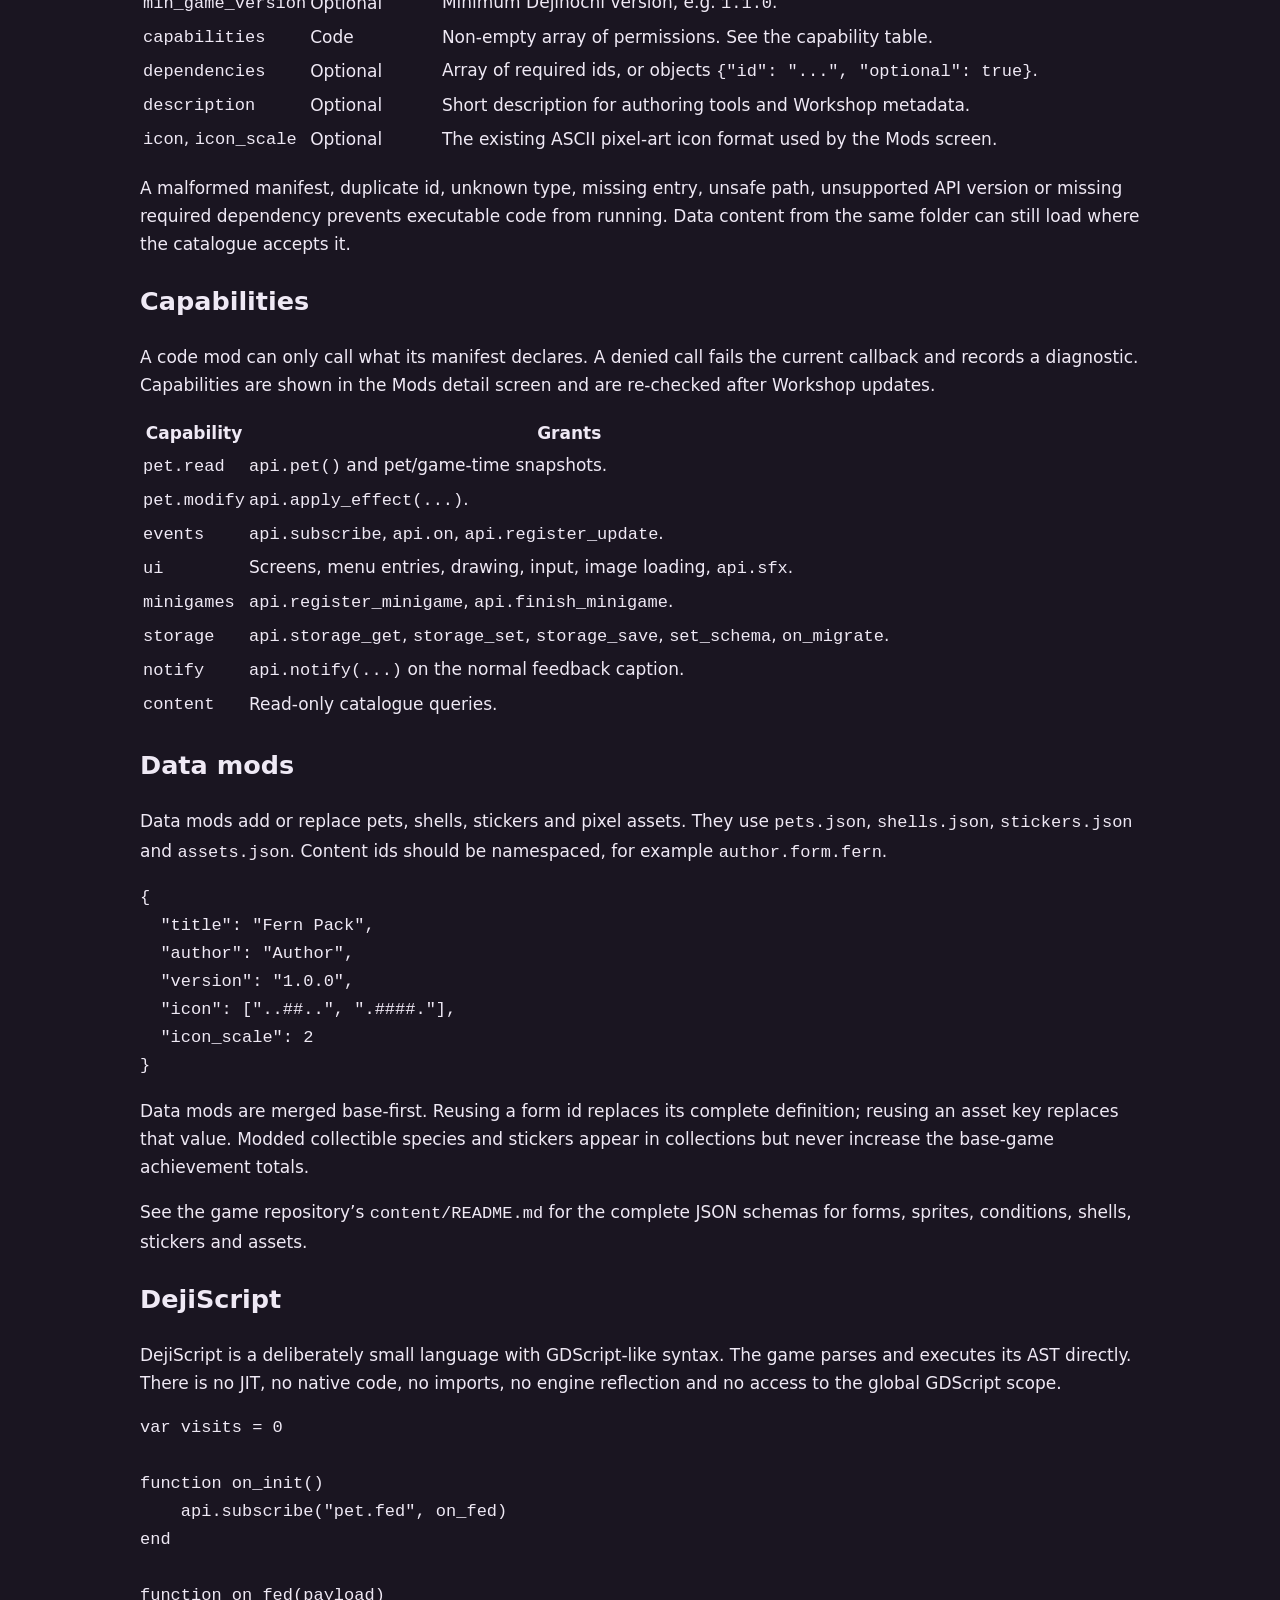
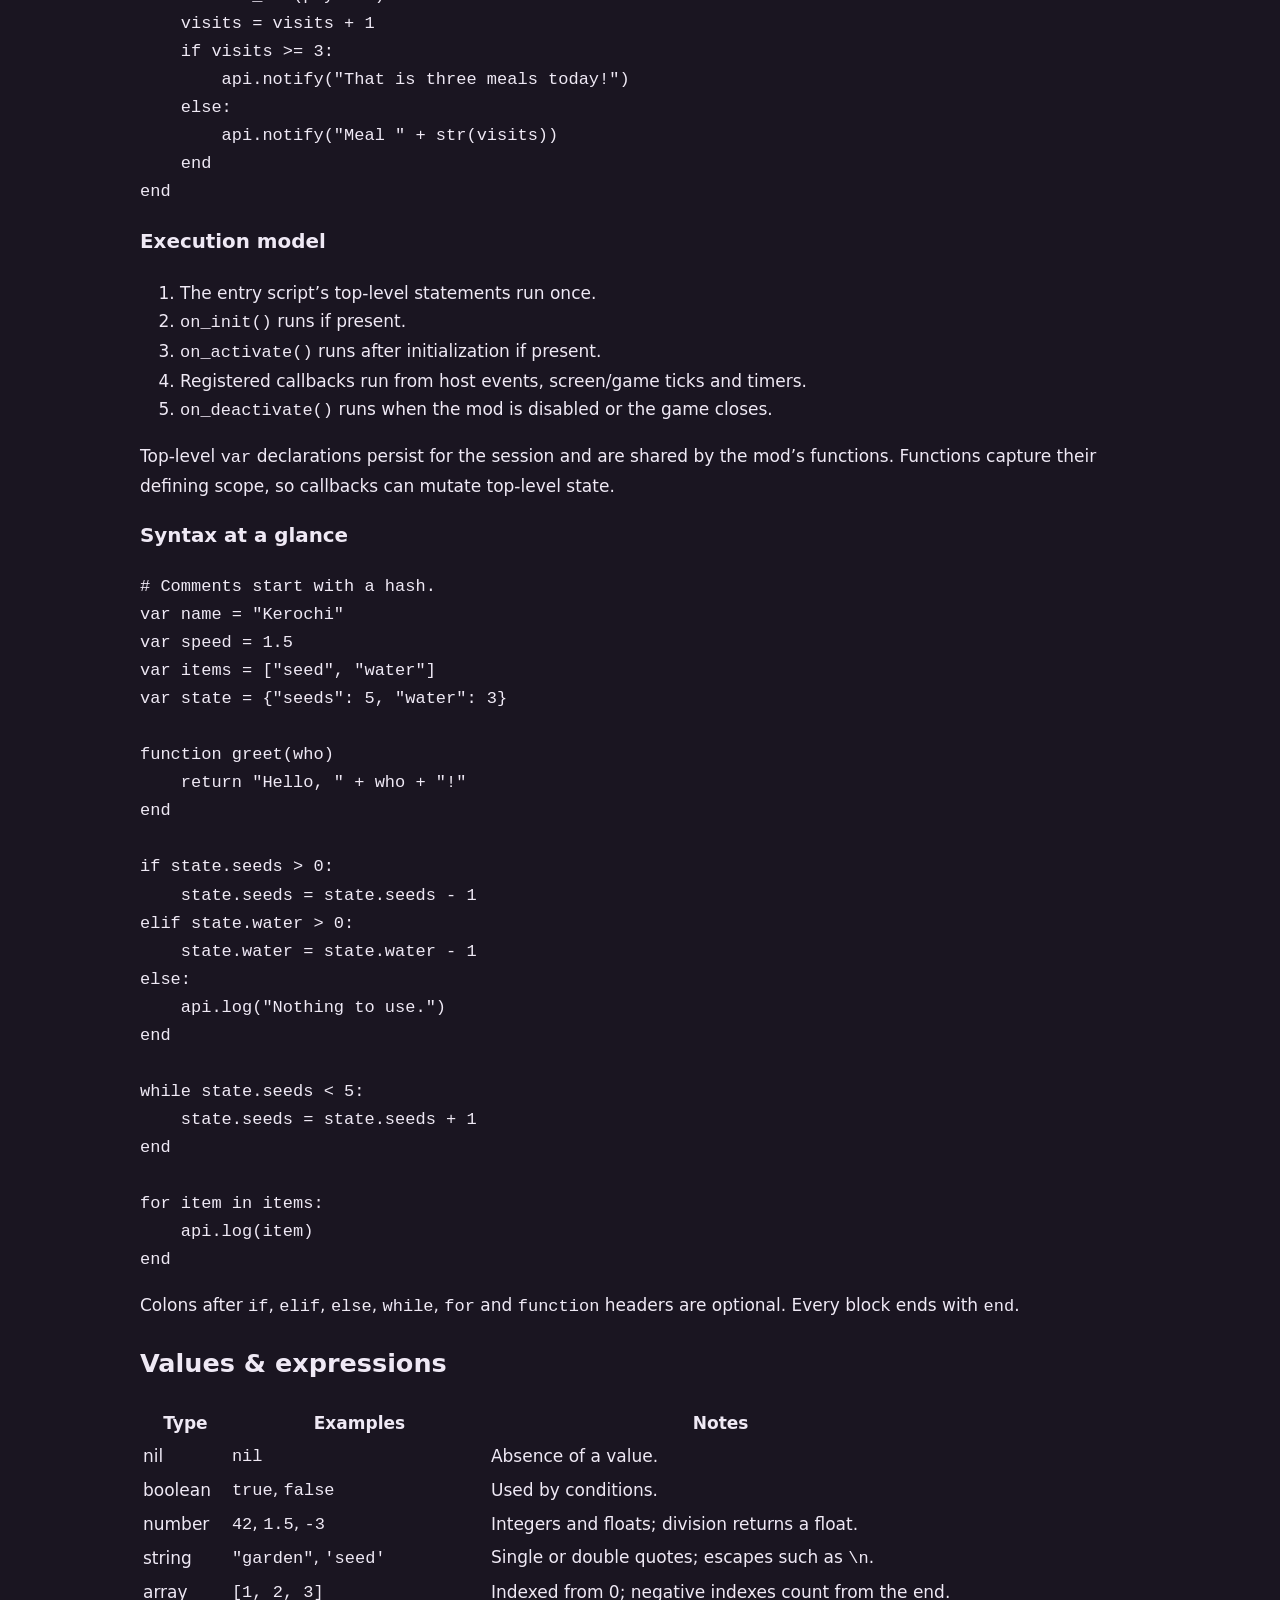
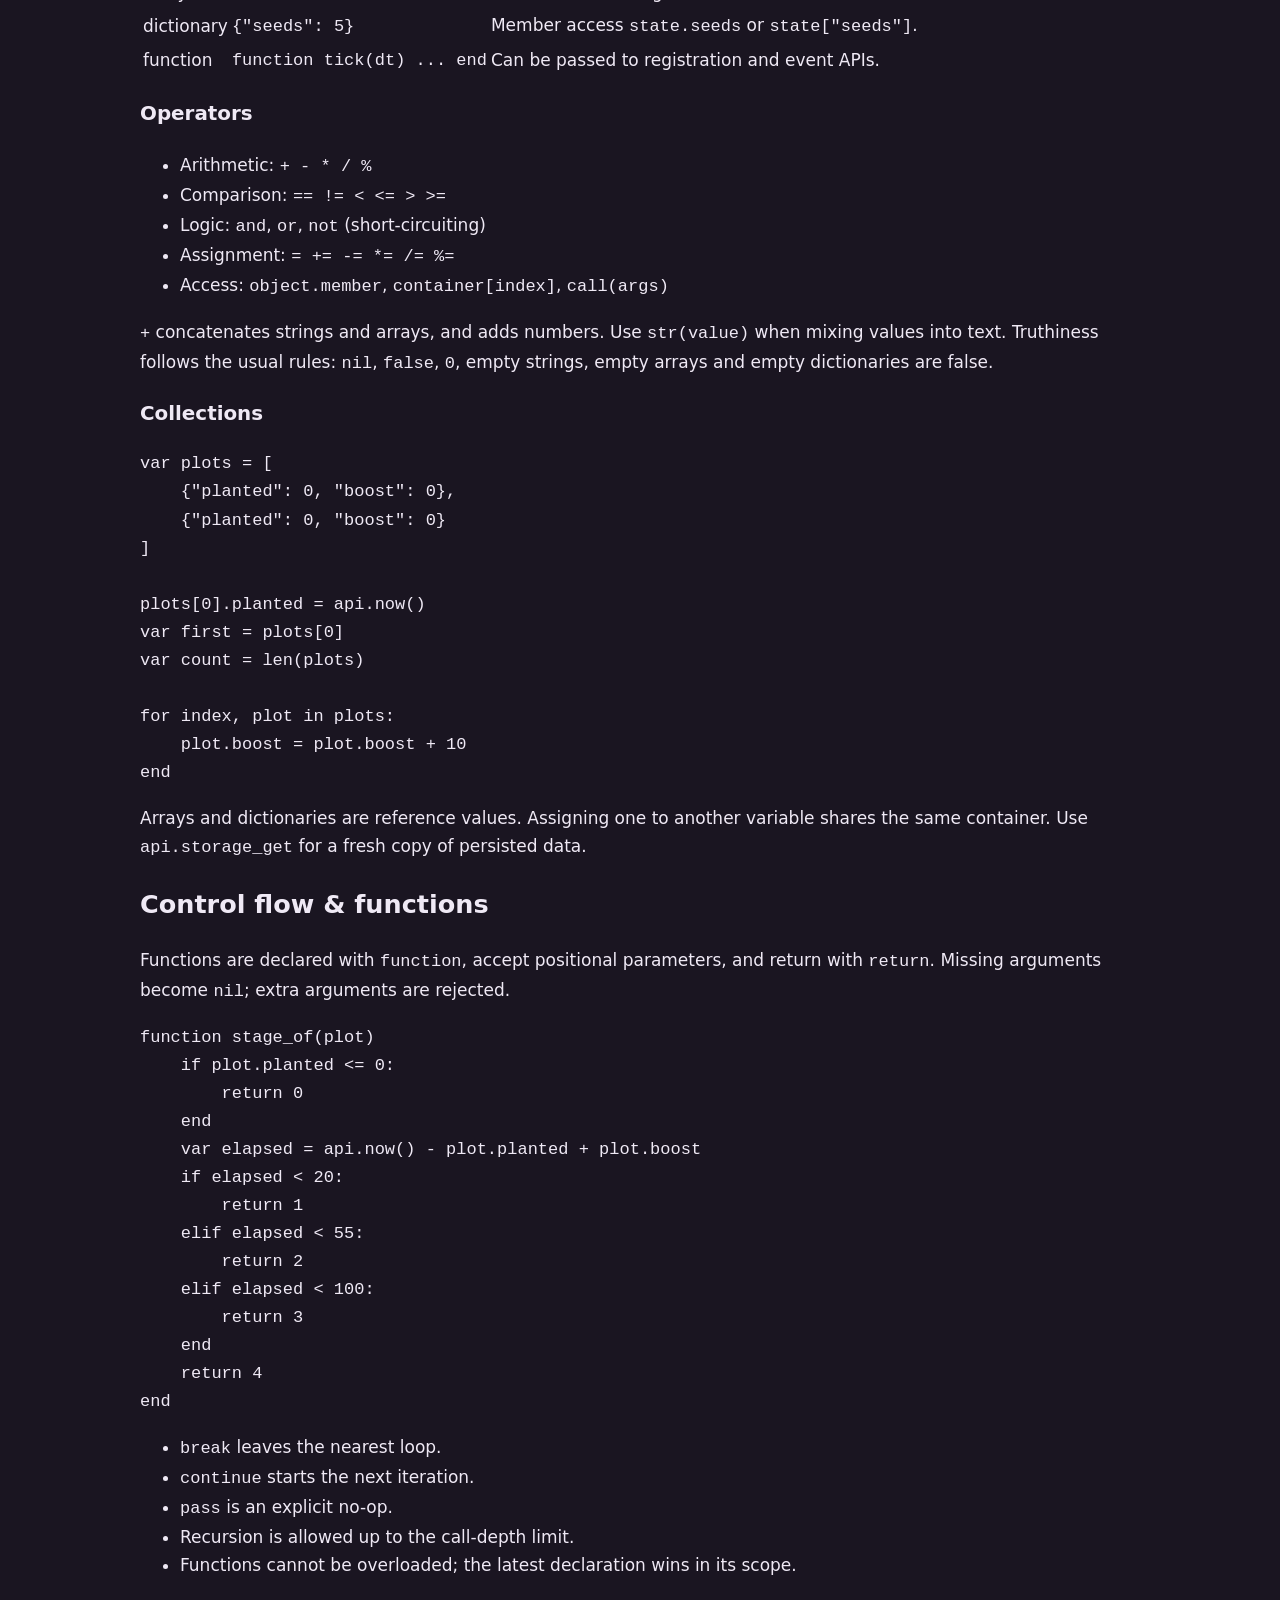
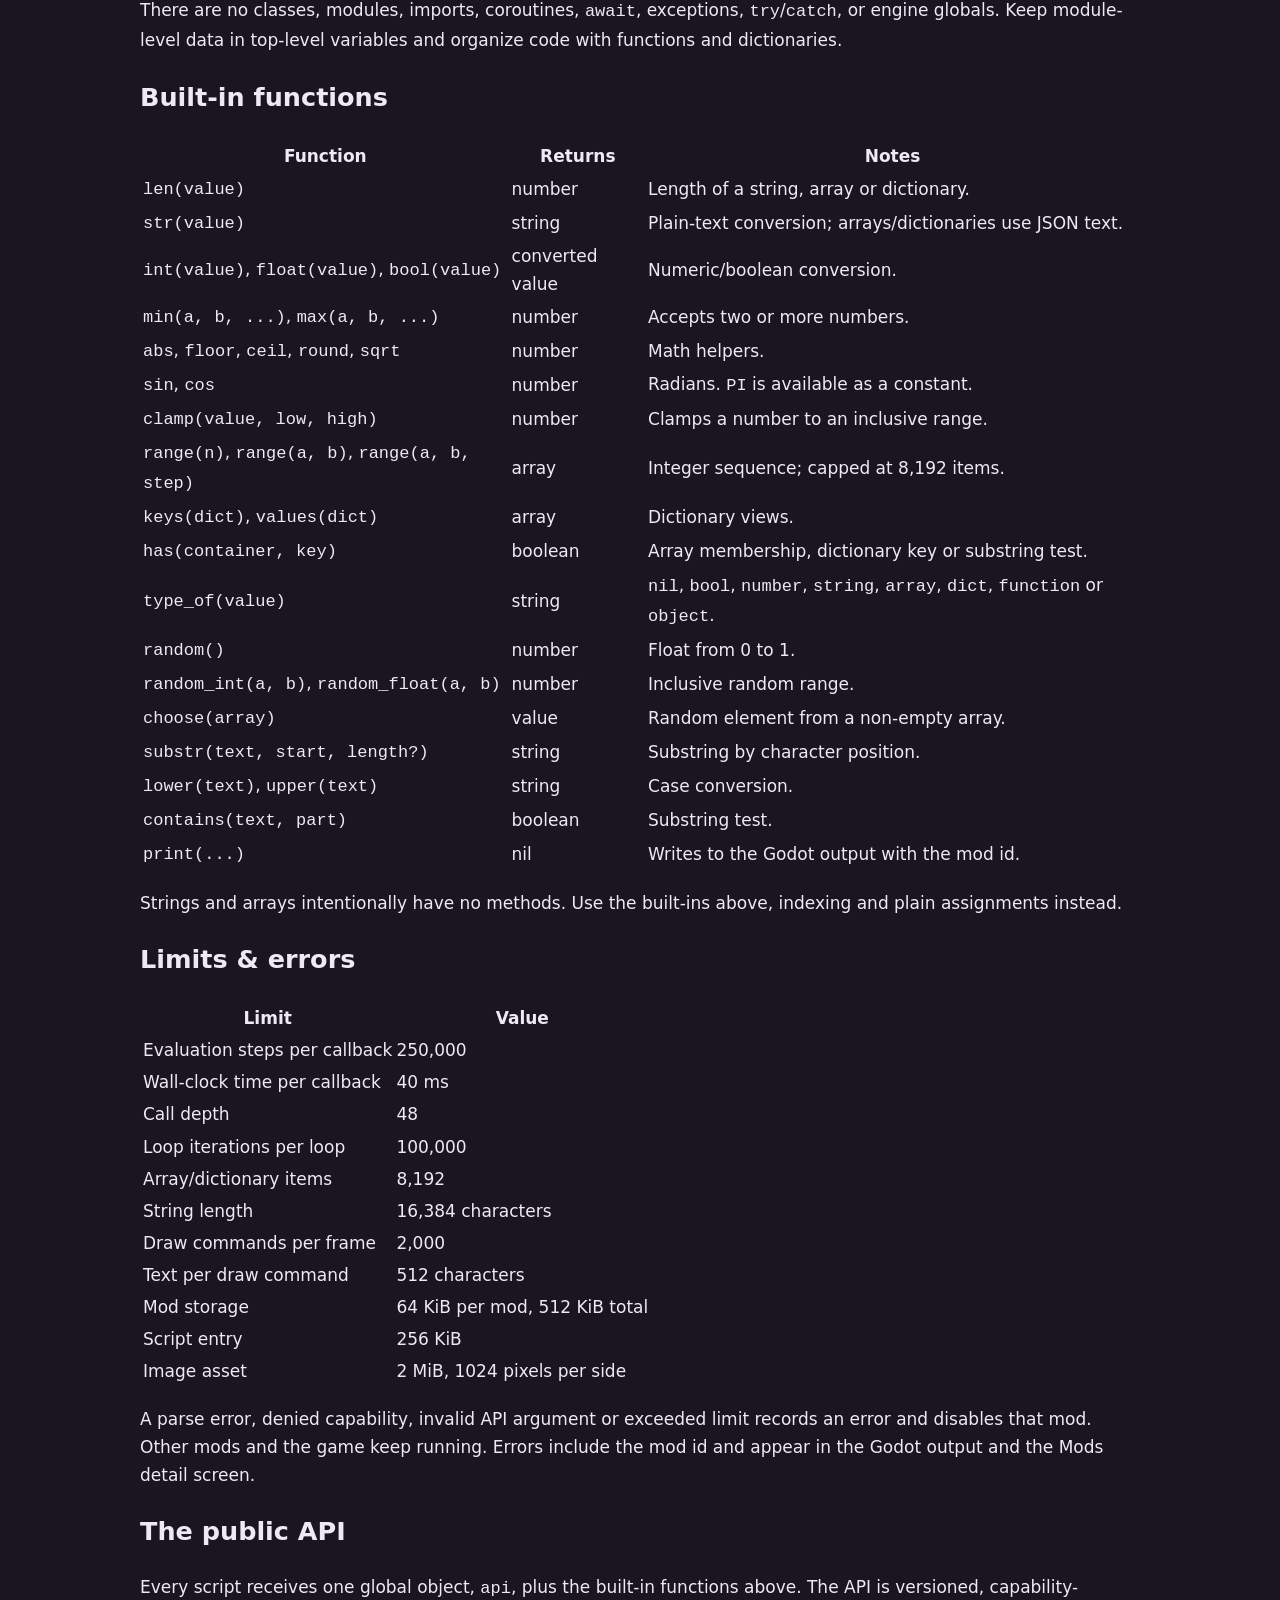
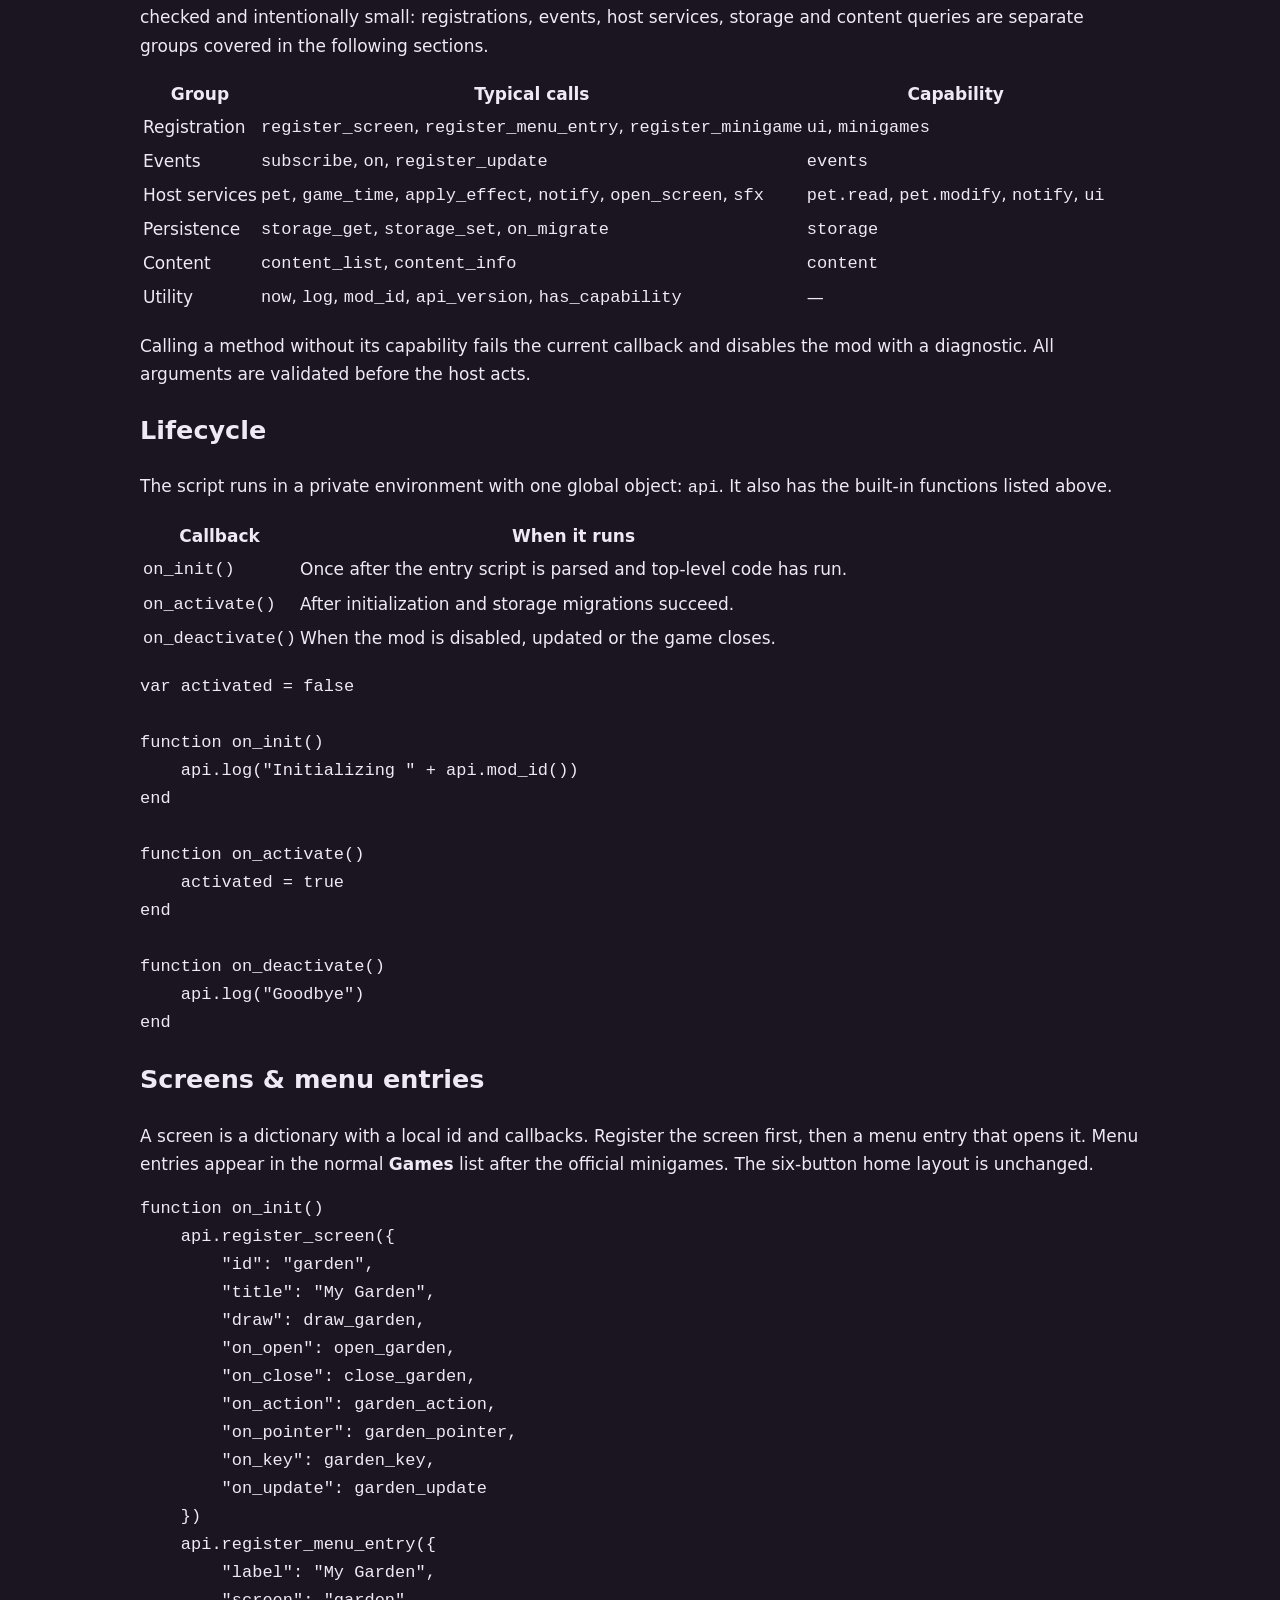
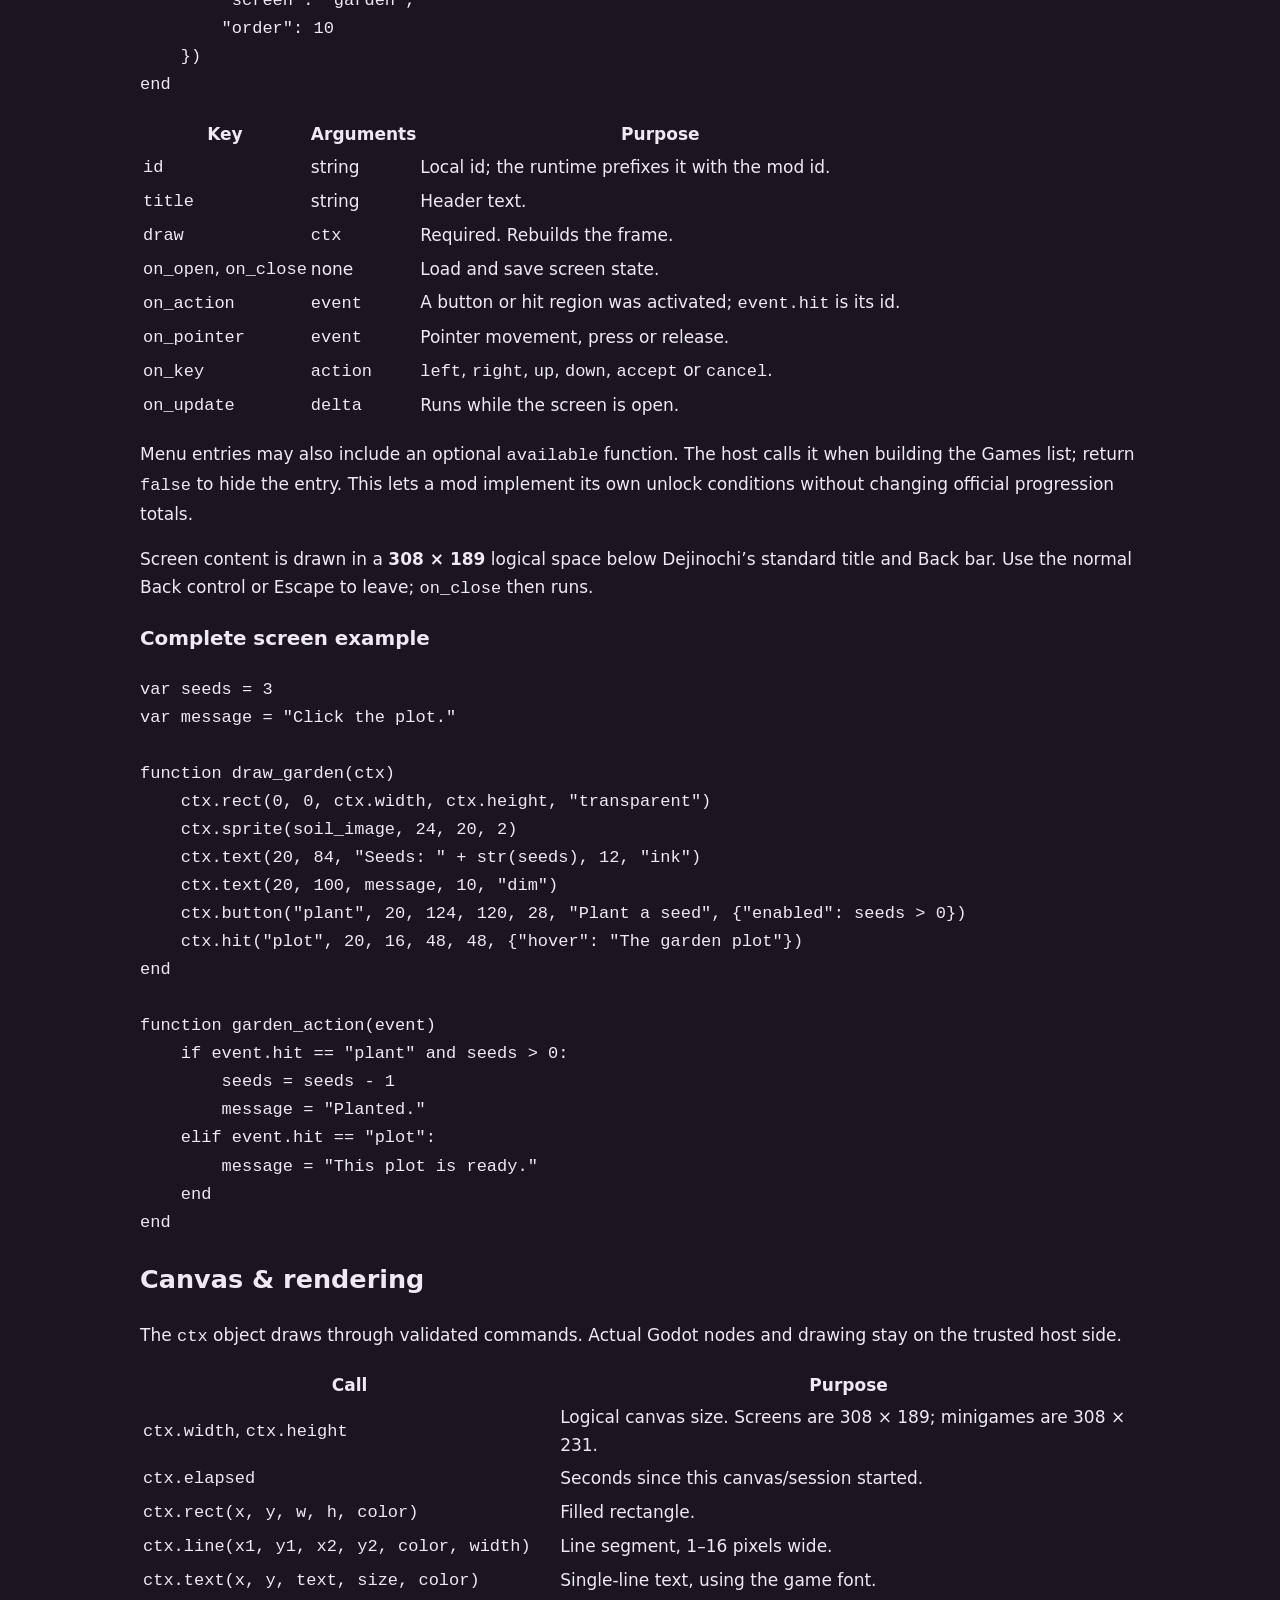
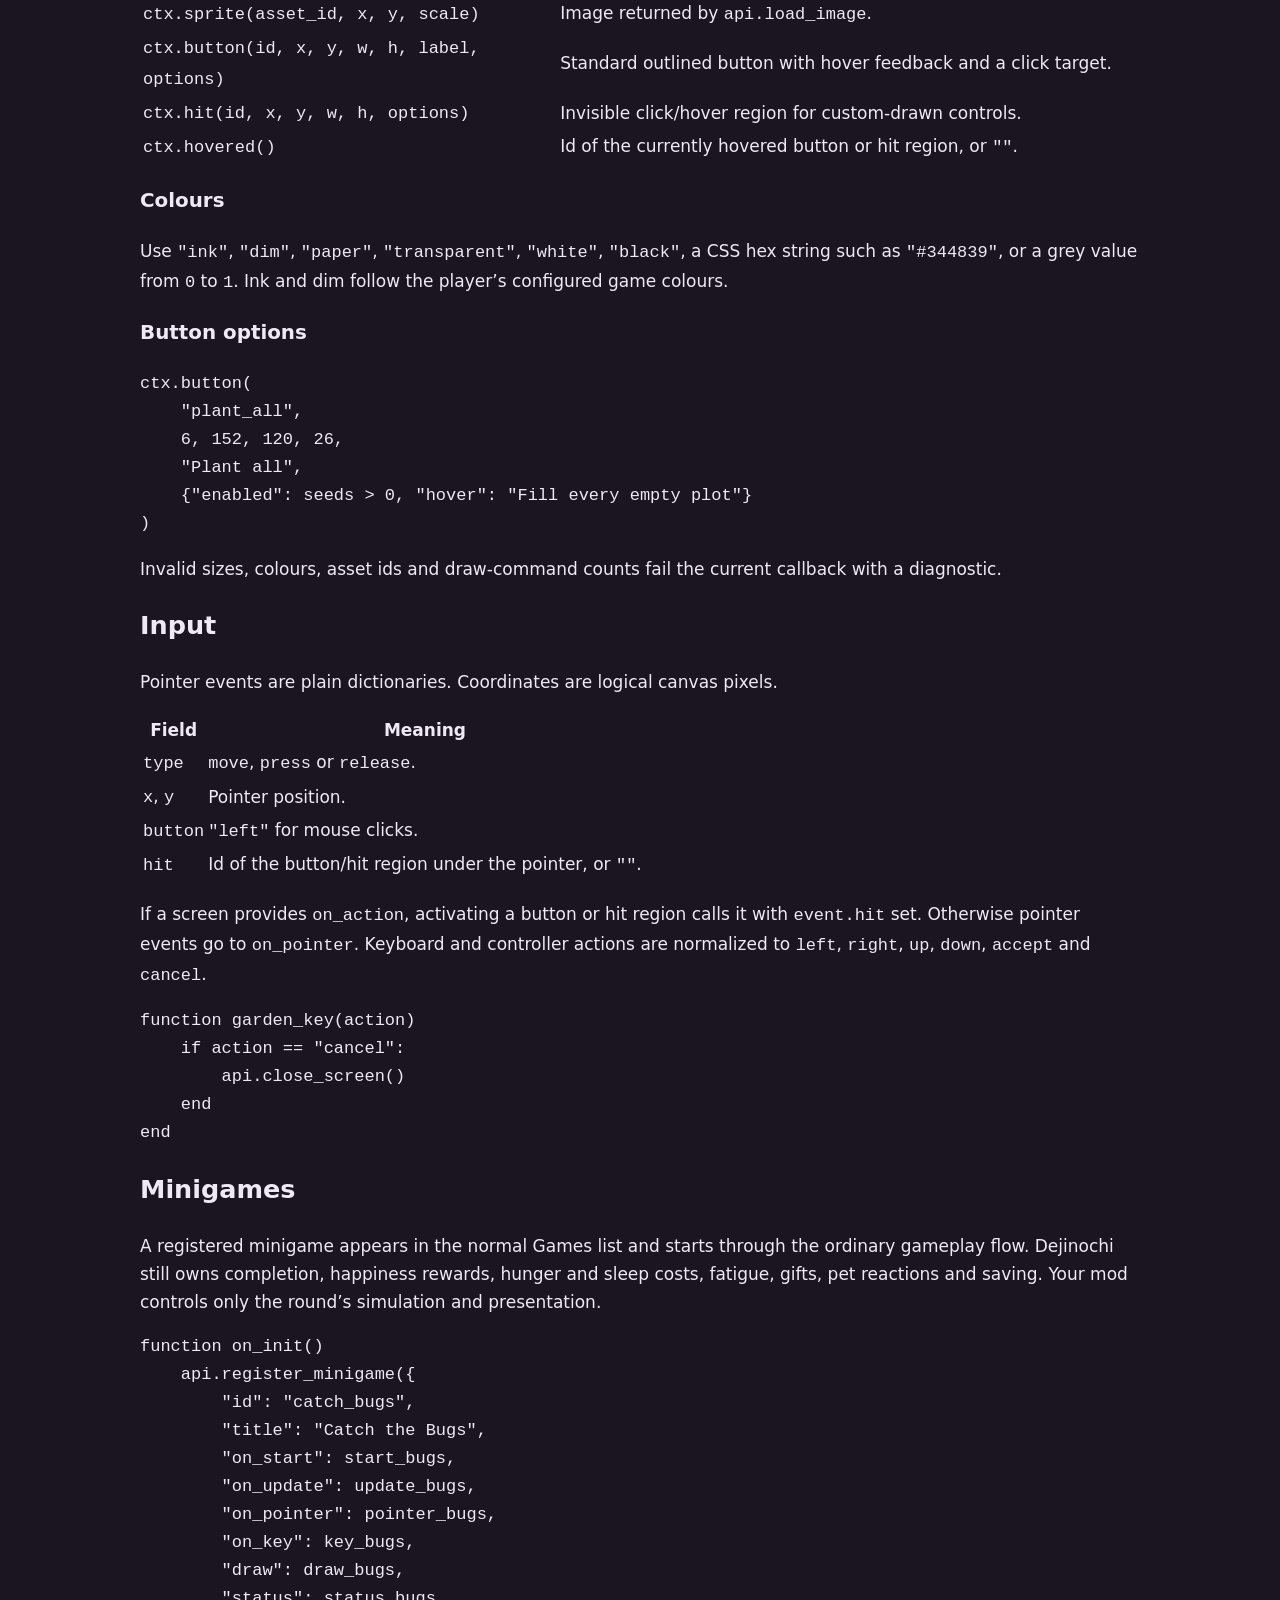
==== commit 7af019e2: "Revert "Document mod items, unlocks and Toybox Workshop" This reverts commit d1bb4a2a5c890284c89e513" ====
--- a/mods.html
+++ b/mods.html
@@ -61,8 +61,6 @@
         <a href="#canvas">Canvas &amp; rendering</a>
         <a href="#input">Input</a>
         <a href="#minigames">Minigames</a>
-        <a href="#items">Items &amp; toys</a>
-        <a href="#unlocks">Mod-owned unlocks</a>
         <a href="#events">Events</a>
         <a href="#pet-api">Pet &amp; game services</a>
         <a href="#storage">Persistent storage</a>
@@ -74,14 +72,12 @@
       <div class="docs__nav-group">
         <p class="docs__nav-title">Guides</p>
         <a href="#pocket-garden">Pocket Garden</a>
-        <a href="#toybox">Toybox Workshop</a>
         <a href="#security">Security model</a>
         <a href="#testing">Testing &amp; debugging</a>
       </div>
 
       <div class="docs__nav-group">
         <p class="docs__nav-title">Shipping</p>
-        <a href="#mod-creator">Mod Creator</a>
         <a href="#publishing">Steam Workshop</a>
         <a href="#versioning">API versioning</a>
         <a href="#troubleshooting">Troubleshooting</a>
@@ -355,8 +351,6 @@
               <tr><td><code>storage</code></td><td><code>api.storage_get</code>, <code>storage_set</code>, <code>storage_save</code>, <code>set_schema</code>, <code>on_migrate</code>.</td></tr>
               <tr><td><code>notify</code></td><td><code>api.notify(...)</code> on the normal feedback caption.</td></tr>
               <tr><td><code>content</code></td><td>Read-only catalogue queries.</td></tr>
-              <tr><td><code>content.unlock</code></td><td>Mod-owned shell/sticker unlock providers, owned-content unlock/lock and owned sticker grants.</td></tr>
-              <tr><td><code>items</code></td><td>Register mod-owned items, give/take them, read counts and supply custom Items-menu use logic.</td></tr>
             </tbody>
           </table>
         </div>
@@ -383,12 +377,6 @@
           definition; reusing an asset key replaces that value. Modded collectible
           species and stickers appear in collections but never increase the
           base-game achievement totals.
-        </p>
-        <p>
-          A shell may declare <code>"unlock": {"type": "custom", "hint": "..."}</code>
-          and a sticker may declare <code>"distribution": "custom"</code>. Those
-          fields let a code mod provide its own unlock condition or acquisition
-          method without changing official progression.
         </p>
         <p>
           See the game repository&rsquo;s <code>content/README.md</code> for the
@@ -640,8 +628,6 @@
               <tr><td>Registration</td><td><code>register_screen</code>, <code>register_menu_entry</code>, <code>register_minigame</code></td><td><code>ui</code>, <code>minigames</code></td></tr>
               <tr><td>Events</td><td><code>subscribe</code>, <code>on</code>, <code>register_update</code></td><td><code>events</code></td></tr>
               <tr><td>Host services</td><td><code>pet</code>, <code>game_time</code>, <code>apply_effect</code>, <code>notify</code>, <code>open_screen</code>, <code>sfx</code></td><td><code>pet.read</code>, <code>pet.modify</code>, <code>notify</code>, <code>ui</code></td></tr>
-              <tr><td>Items</td><td><code>register_item</code>, <code>give_item</code>, <code>take_item</code>, <code>item_count</code></td><td><code>items</code></td></tr>
-              <tr><td>Owned unlocks</td><td><code>register_unlockable</code>, <code>unlock_content</code>, <code>give_sticker</code></td><td><code>content.unlock</code></td></tr>
               <tr><td>Persistence</td><td><code>storage_get</code>, <code>storage_set</code>, <code>on_migrate</code></td><td><code>storage</code></td></tr>
               <tr><td>Content</td><td><code>content_list</code>, <code>content_info</code></td><td><code>content</code></td></tr>
               <tr><td>Utility</td><td><code>now</code>, <code>log</code>, <code>mod_id</code>, <code>api_version</code>, <code>has_capability</code></td><td>&mdash;</td></tr>
@@ -935,122 +921,6 @@
       </section>
 
       <!-- ================================================================ -->
-      <section class="doc-section" id="items">
-        <h2>Items &amp; toys</h2>
-        <p>
-          Code mods can register items that appear in the ordinary
-          <strong>Collections &rarr; Items</strong> menu once owned. The host owns
-          persistent counts, gift integration and the menu entry; the mod owns the
-          item&rsquo;s use logic.
-        </p>
-        <pre><code>var ball = ""
-
-function on_init()
-    ball = api.register_item({
-        "id": "ball",
-        "title": "Bouncy Ball",
-        "description": "Use it from Items.",
-        "giftable": true,
-        "on_use": use_ball
-    })
-end
-
-function use_ball()
-    if not api.take_item(ball, 1):
-        return
-    end
-    api.apply_effect("happiness", 4, "toy_ball")
-    api.notify("The pet bounced the ball!")
-end</code></pre>
-        <ul>
-          <li><code>giftable</code> items may enter the normal item-gift flow. Others are custom-only and must be granted by the mod.</li>
-          <li>Selecting an owned item invokes <code>on_use</code>. It may apply effects or call <code>api.open_screen</code> for a richer item screen.</li>
-          <li>Registered item ids are prefixed with the mod id, for example <code>mod:author.my_mod:item:ball</code>.</li>
-          <li>Counts persist in the normal Items save section. Unknown mod item ids are retained while the mod is disabled or missing.</li>
-          <li>Base items keep their existing behaviour; mods cannot replace the hourglass or graduation cap.</li>
-        </ul>
-        <div class="table-wrap">
-          <table class="api-table">
-            <thead><tr><th>Call</th><th>Meaning</th></tr></thead>
-            <tbody>
-              <tr><td><code>api.register_item(spec)</code></td><td>Register an item and return its full id.</td></tr>
-              <tr><td><code>api.give_item(id, amount?)</code></td><td>Add owned copies.</td></tr>
-              <tr><td><code>api.take_item(id, amount?)</code></td><td>Consume copies; false when insufficient.</td></tr>
-              <tr><td><code>api.item_count(id)</code></td><td>Read the owned count.</td></tr>
-            </tbody>
-          </table>
-        </div>
-      </section>
-
-      <!-- ================================================================ -->
-      <section class="doc-section" id="unlocks">
-        <h2>Mod-owned unlocks</h2>
-        <p>
-          Mods may gate their own shells and stickers without touching official
-          achievements, Steam statistics or base-game progression. Ownership is
-          checked on the host side: a mod can only unlock content that belongs to
-          its own package.
-        </p>
-
-        <h3>Custom shell conditions</h3>
-        <pre><code>{
-  "id": "author.shell.moon",
-  "path": "shells/moon.png",
-  "unlock": {
-    "type": "custom",
-    "hint": "Buy two toys in the Toy Shop"
-  }
-}</code></pre>
-        <pre><code>function on_init()
-    api.register_unlockable({
-        "kind": "shell",
-        "id": "author.shell.moon",
-        "hint": "Buy two toys in the Toy Shop",
-        "is_unlocked": moon_ready
-    })
-end
-
-function moon_ready()
-    return api.storage_get("purchases", 0) >= 2
-end
-
-function grant_moon_shell()
-    # Call this when the condition is met to use the normal unlock/reveal path.
-    api.unlock_content("shell", "author.shell.moon")
-end</code></pre>
-        <p>
-          Mod shells without <code>unlock</code> metadata remain always available
-          for compatibility. Base shells never use mod unlock providers.
-        </p>
-
-        <h3>Custom sticker acquisition</h3>
-        <p>
-          Add <code>"distribution": "custom"</code> to a sticker definition to
-          remove it from normal gift rolls. The mod can then award it through a
-          shop, quest or event:
-        </p>
-        <pre><code>api.give_sticker("author.sticker.robot", 1)</code></pre>
-        <p>
-          The sticker still uses the ordinary Sticker Book inventory, placement,
-          save, and rendering flow. Omit <code>distribution</code> for the normal
-          gift pool.
-        </p>
-
-        <div class="table-wrap">
-          <table class="api-table">
-            <thead><tr><th>Call</th><th>Meaning</th></tr></thead>
-            <tbody>
-              <tr><td><code>api.register_unlockable(spec)</code></td><td>Register a shell/sticker predicate and hint.</td></tr>
-              <tr><td><code>api.unlock_content(kind, id, amount?)</code></td><td>Unlock owned content through normal state.</td></tr>
-              <tr><td><code>api.set_content_unlocked(kind, id, bool)</code></td><td>Explicitly unlock or lock owned content.</td></tr>
-              <tr><td><code>api.is_content_unlocked(kind, id)</code></td><td>Read the mod-owned state.</td></tr>
-              <tr><td><code>api.give_sticker(id, amount?)</code></td><td>Grant owned sticker copies.</td></tr>
-            </tbody>
-          </table>
-        </div>
-      </section>
-
-      <!-- ================================================================ -->
       <section class="doc-section" id="events">
         <h2>Events</h2>
         <p>
@@ -1356,31 +1226,6 @@
       </section>
 
       <!-- ================================================================ -->
-      <section class="doc-section" id="toybox">
-        <h2>Toybox Workshop: items, shops and owned unlocks</h2>
-        <p>
-          <code>example_mods/toybox_workshop/</code> is a second complete example
-          focused on the mod-owned content APIs. It adds a Toy Shop, earns coins
-          from ordinary minigames, sells three toys with counts, gives a
-          custom-only sticker on the first purchase, and unlocks a custom shell
-          after two purchases.
-        </p>
-        <ul>
-          <li>Toy items are registered by the mod and appear in Collections &rarr; Items.</li>
-          <li>The Bouncy Ball is giftable through the normal item-gift pool.</li>
-          <li>The Rubber Duck and Tiny Rocket are custom-only shop items.</li>
-          <li>Using a toy from the Items menu runs its <code>on_use</code> callback, consumes one copy, and applies validated pet effects.</li>
-          <li>The patchwork shell uses a custom unlock provider and hint.</li>
-          <li>The robot sticker uses <code>"distribution": "custom"</code>, so normal gifts cannot award it.</li>
-        </ul>
-        <p>
-          Open the folder as a project in the Mod Creator, or copy it into the
-          mods directory and enable it. It is a useful template for currency,
-          shops, consumables, custom unlock rules and custom-only rewards.
-        </p>
-      </section>
-
-      <!-- ================================================================ -->
       <section class="doc-section" id="security">
         <h2>Security model</h2>
         <p>
@@ -1437,29 +1282,6 @@
       </section>
 
       <!-- ================================================================ -->
-      <section class="doc-section" id="mod-creator">
-        <h2>Packaging with the Mod Creator</h2>
-        <p>
-          The Mod Creator is not a full IDE. Use your own text editor for
-          <code>.sgd</code> files, then package and validate the folder with the
-          creator.
-        </p>
-        <ol>
-          <li>Set <strong>Mod type</strong> to <strong>Code mod (DejiScript)</strong> in the Manifest tab.</li>
-          <li>Enter a namespaced Mod ID, entry path, API version and minimum game version.</li>
-          <li>Tick the capabilities the script uses and add dependencies.</li>
-          <li>Use <strong>Create code template</strong> in the Files tab, or <strong>Add file</strong> for your own scripts and assets.</li>
-          <li>Use <strong>Validate package</strong>, then <strong>Export folder</strong> for the Workshop uploader or <strong>Export mod ZIP</strong> for manual installation.</li>
-        </ol>
-        <p>
-          Shell entries can be marked <strong>Custom code unlock</strong> and
-          stickers can use <strong>Custom mod only</strong> distribution. Both
-          still require the code mod to register the matching provider or grant
-          the reward.
-        </p>
-      </section>
-
-      <!-- ================================================================ -->
       <section class="doc-section" id="publishing">
         <h2>Publishing to Steam Workshop</h2>
         <p>
@@ -1600,18 +1422,6 @@
             <code>api.load_image("assets/pic.png")</code><br>
             <code>ctx.sprite(id, x, y, scale)</code>
           </div>
-          <div class="cheat-item">
-            <strong>Items</strong>
-            <code>api.register_item({...})</code><br>
-            <code>api.give_item(id, count)</code><br>
-            <code>api.take_item(id, count)</code>
-          </div>
-          <div class="cheat-item">
-            <strong>Owned unlocks</strong>
-            <code>api.register_unlockable({...})</code><br>
-            <code>api.unlock_content("shell", id)</code><br>
-            <code>api.give_sticker(id, 1)</code>
-          </div>
         </div>
 
         <p>
--- a/styles.css
+++ b/styles.css
@@ -646,410 +646,6 @@
 }
 .footer p { margin: 0; }
 
-/* Mod cards on the landing page ------------------------------------------ */
-.section__actions {
-  display: flex;
-  flex-wrap: wrap;
-  gap: 0.75rem;
-  margin-top: 1.75rem;
-}
-
-.mod-grid {
-  display: grid;
-  grid-template-columns: repeat(auto-fit, minmax(260px, 1fr));
-  gap: 14px;
-  margin-top: 1.75rem;
-}
-
-.mod-card {
-  padding: 1.25rem 1.35rem;
-  border: 1px solid var(--border);
-  border-radius: var(--radius);
-  background: var(--panel);
-}
-
-.mod-card--code { border-color: rgba(191, 168, 240, 0.35); }
-
-.mod-card__tag {
-  margin: 0 0 0.35rem;
-  font-family: var(--font-pixel);
-  font-size: 0.68rem;
-  font-weight: 700;
-  letter-spacing: 0.16em;
-  text-transform: uppercase;
-  color: var(--lcd);
-}
-
-.mod-card h3 {
-  margin: 0 0 0.5rem;
-  font-size: 1.05rem;
-}
-
-.mod-card p {
-  margin: 0 0 0.85rem;
-  color: var(--text-soft);
-  font-size: 0.96rem;
-}
-
-/* Documentation layout ---------------------------------------------------- */
-.docs-header {
-  border-bottom: 1px solid var(--border-soft);
-  background: rgba(26, 21, 33, 0.92);
-  backdrop-filter: blur(10px);
-  position: sticky;
-  top: 0;
-  z-index: 20;
-}
-
-.docs-header__inner {
-  display: flex;
-  flex-wrap: wrap;
-  align-items: center;
-  justify-content: space-between;
-  gap: 0.75rem 1.25rem;
-  padding-block: 0.8rem;
-}
-
-.docs-brand {
-  display: inline-flex;
-  align-items: baseline;
-  gap: 0.55rem;
-  color: var(--text);
-  text-decoration: none;
-  font-weight: 700;
-  letter-spacing: -0.01em;
-}
-
-.docs-brand span {
-  font-family: var(--font-pixel);
-  font-size: 0.68rem;
-  letter-spacing: 0.16em;
-  text-transform: uppercase;
-  color: var(--lcd);
-}
-
-.docs-topnav {
-  display: flex;
-  flex-wrap: wrap;
-  align-items: center;
-  gap: 0.35rem 0.9rem;
-  font-size: 0.88rem;
-}
-
-.docs-topnav a {
-  color: var(--text-muted);
-  text-decoration: none;
-}
-
-.docs-topnav a:hover { color: var(--text); }
-.docs-topnav .btn { color: var(--text); }
-
-.docs { padding-block: clamp(30px, 5vw, 56px) clamp(48px, 7vw, 90px); }
-
-.docs,
-.docs__layout,
-.docs__content { min-width: 0; }
-
-.docs__layout {
-  display: grid;
-  grid-template-columns: minmax(190px, 230px) minmax(0, 1fr);
-  gap: clamp(24px, 4vw, 54px);
-  align-items: start;
-}
-
-.docs__nav {
-  position: sticky;
-  top: 76px;
-  max-height: calc(100vh - 100px);
-  overflow-y: auto;
-  padding-right: 0.5rem;
-  font-size: 0.87rem;
-}
-
-.docs__nav-group + .docs__nav-group { margin-top: 1.2rem; }
-
-.docs__nav-title {
-  margin: 0 0 0.4rem;
-  font-family: var(--font-pixel);
-  font-size: 0.64rem;
-  font-weight: 700;
-  letter-spacing: 0.16em;
-  text-transform: uppercase;
-  color: var(--lcd);
-}
-
-.docs__nav a {
-  display: block;
-  padding: 0.2rem 0;
-  color: var(--text-muted);
-  text-decoration: none;
-  line-height: 1.35;
-}
-
-.docs__nav a:hover { color: var(--text); }
-
-.docs__content { min-width: 0; }
-
-.docs__title {
-  margin: 0 0 0.7rem;
-  font-size: clamp(2rem, 4vw, 2.8rem);
-  line-height: 1.08;
-  letter-spacing: -0.035em;
-}
-
-.docs__lede {
-  margin: 0;
-  max-width: 68ch;
-  font-size: 1.08rem;
-  color: var(--text-soft);
-}
-
-.docs__meta {
-  display: flex;
-  flex-wrap: wrap;
-  gap: 0.4rem;
-  margin-top: 1.1rem;
-}
-
-.pill {
-  display: inline-flex;
-  align-items: center;
-  padding: 0.22rem 0.62rem;
-  border: 1px solid var(--border);
-  border-radius: 999px;
-  color: var(--text-muted);
-  font-size: 0.76rem;
-  line-height: 1.4;
-}
-
-.pill--accent {
-  border-color: rgba(191, 168, 240, 0.4);
-  color: var(--lilac);
-}
-
-.doc-section {
-  margin-top: clamp(2.4rem, 5vw, 4rem);
-  scroll-margin-top: 84px;
-}
-
-.doc-section + .doc-section { border-top: 1px solid var(--border-soft); padding-top: clamp(2rem, 4vw, 3rem); }
-
-.doc-section h2 {
-  margin: 0 0 0.85rem;
-  font-size: clamp(1.45rem, 2.5vw, 1.85rem);
-  line-height: 1.2;
-  letter-spacing: -0.015em;
-}
-
-.doc-section h3 {
-  margin: 2rem 0 0.6rem;
-  font-size: 1.08rem;
-  line-height: 1.3;
-}
-
-.doc-section h4 {
-  margin: 1.4rem 0 0.4rem;
-  font-size: 0.98rem;
-  color: var(--text);
-}
-
-.doc-section p,
-.doc-section li { color: var(--text-soft); overflow-wrap: anywhere; }
-
-.doc-section p { margin: 0 0 0.9rem; }
-
-.doc-section ul,
-.doc-section ol {
-  margin: 0 0 1.1rem;
-  padding-left: 1.3rem;
-}
-
-.doc-section li { margin-bottom: 0.3rem; }
-
-.doc-section a {
-  color: var(--pink-strong);
-  text-decoration: none;
-  border-bottom: 1px solid rgba(247, 188, 213, 0.3);
-}
-
-.doc-section a:hover { border-bottom-color: var(--pink-strong); }
-
-.docs code {
-  padding: 0.1em 0.36em;
-  border: 1px solid var(--border-soft);
-  border-radius: 5px;
-  background: rgba(0, 0, 0, 0.2);
-  color: var(--lcd-soft);
-  font-family: ui-monospace, SFMono-Regular, Consolas, "Liberation Mono", monospace;
-  font-size: 0.88em;
-}
-
-.docs pre {
-  max-width: 100%;
-  margin: 0 0 1.2rem;
-  padding: 1rem 1.1rem;
-  border: 1px solid var(--border);
-  border-radius: var(--radius-sm);
-  background: #15101c;
-  overflow-x: auto;
-  font-size: 0.84rem;
-  line-height: 1.55;
-}
-
-.docs pre code {
-  padding: 0;
-  border: 0;
-  background: transparent;
-  color: #e5dcf2;
-  font-family: ui-monospace, SFMono-Regular, Consolas, "Liberation Mono", monospace;
-  font-size: inherit;
-  white-space: pre;
-}
-
-.code-label {
-  display: inline-block;
-  margin: 0 0 0.4rem;
-  font-family: var(--font-pixel);
-  font-size: 0.62rem;
-  letter-spacing: 0.14em;
-  text-transform: uppercase;
-  color: var(--lcd);
-}
-
-.table-wrap {
-  max-width: 100%;
-  margin: 0 0 1.25rem;
-  overflow-x: auto;
-  border: 1px solid var(--border);
-  border-radius: var(--radius-sm);
-}
-
-.api-table {
-  width: 100%;
-  border-collapse: collapse;
-  font-size: 0.84rem;
-  min-width: 560px;
-}
-
-.api-table th,
-.api-table td {
-  padding: 0.58rem 0.7rem;
-  border-bottom: 1px solid var(--border-soft);
-  text-align: left;
-  vertical-align: top;
-}
-
-.api-table th {
-  background: rgba(255, 255, 255, 0.03);
-  color: var(--text);
-  font-family: var(--font-pixel);
-  font-size: 0.64rem;
-  letter-spacing: 0.12em;
-  text-transform: uppercase;
-}
-
-.api-table tr:last-child td { border-bottom: 0; }
-.api-table td { color: var(--text-soft); }
-.api-table code { white-space: nowrap; }
-
-.callout {
-  margin: 0 0 1.25rem;
-  padding: 1rem 1.1rem;
-  border: 1px solid var(--border);
-  border-left: 3px solid var(--lilac);
-  border-radius: var(--radius-sm);
-  background: rgba(191, 168, 240, 0.06);
-  color: var(--text-soft);
-  font-size: 0.92rem;
-}
-
-.callout--warn {
-  border-left-color: var(--pink);
-  background: rgba(240, 167, 198, 0.06);
-}
-
-.callout strong { color: var(--text); }
-.callout p:last-child { margin-bottom: 0; }
-
-.doc-cards {
-  display: grid;
-  grid-template-columns: repeat(auto-fit, minmax(230px, 1fr));
-  gap: 12px;
-  margin: 1rem 0 1.3rem;
-}
-
-.doc-card {
-  padding: 1rem 1.05rem;
-  border: 1px solid var(--border);
-  border-radius: var(--radius-sm);
-  background: var(--panel);
-}
-
-.doc-card h3 {
-  margin: 0 0 0.35rem;
-  font-size: 0.98rem;
-}
-
-.doc-card p {
-  margin: 0;
-  font-size: 0.9rem;
-}
-
-.cheat-grid {
-  display: grid;
-  grid-template-columns: repeat(auto-fit, minmax(220px, 1fr));
-  gap: 12px;
-  margin: 1rem 0 1.3rem;
-}
-
-.cheat-item {
-  padding: 0.85rem 1rem;
-  border: 1px solid var(--border);
-  border-radius: var(--radius-sm);
-  background: var(--panel);
-  font-size: 0.86rem;
-}
-
-.cheat-item strong {
-  display: block;
-  margin-bottom: 0.3rem;
-  color: var(--text);
-}
-
-.cheat-item code { white-space: nowrap; }
-
-.docs__back {
-  display: inline-flex;
-  align-items: center;
-  gap: 0.35rem;
-  margin-bottom: 1rem;
-  color: var(--text-muted);
-  text-decoration: none;
-  font-size: 0.88rem;
-}
-
-.docs__back:hover { color: var(--text); }
-
-@media (max-width: 860px) {
-  .docs__layout { grid-template-columns: 1fr; }
-  .docs__nav {
-    position: static;
-    max-height: none;
-    padding: 0 0 1rem;
-    border-bottom: 1px solid var(--border-soft);
-    columns: 2 180px;
-    column-gap: 1.5rem;
-  }
-  .docs__nav-group { break-inside: avoid; }
-}
-
-@media (max-width: 640px) {
-  .docs__nav { columns: 1; }
-  .docs-header__inner { align-items: flex-start; }
-  .docs-topnav { width: 100%; font-size: 0.82rem; }
-  .docs-topnav .btn { margin-left: auto; }
-  .section__actions .btn { flex: 1 1 100%; }
-}
 /* 12. Responsive ---------------------------------------------------------- */
 @media (min-width: 900px) {
   .hero__decor--pet { display: block; }
